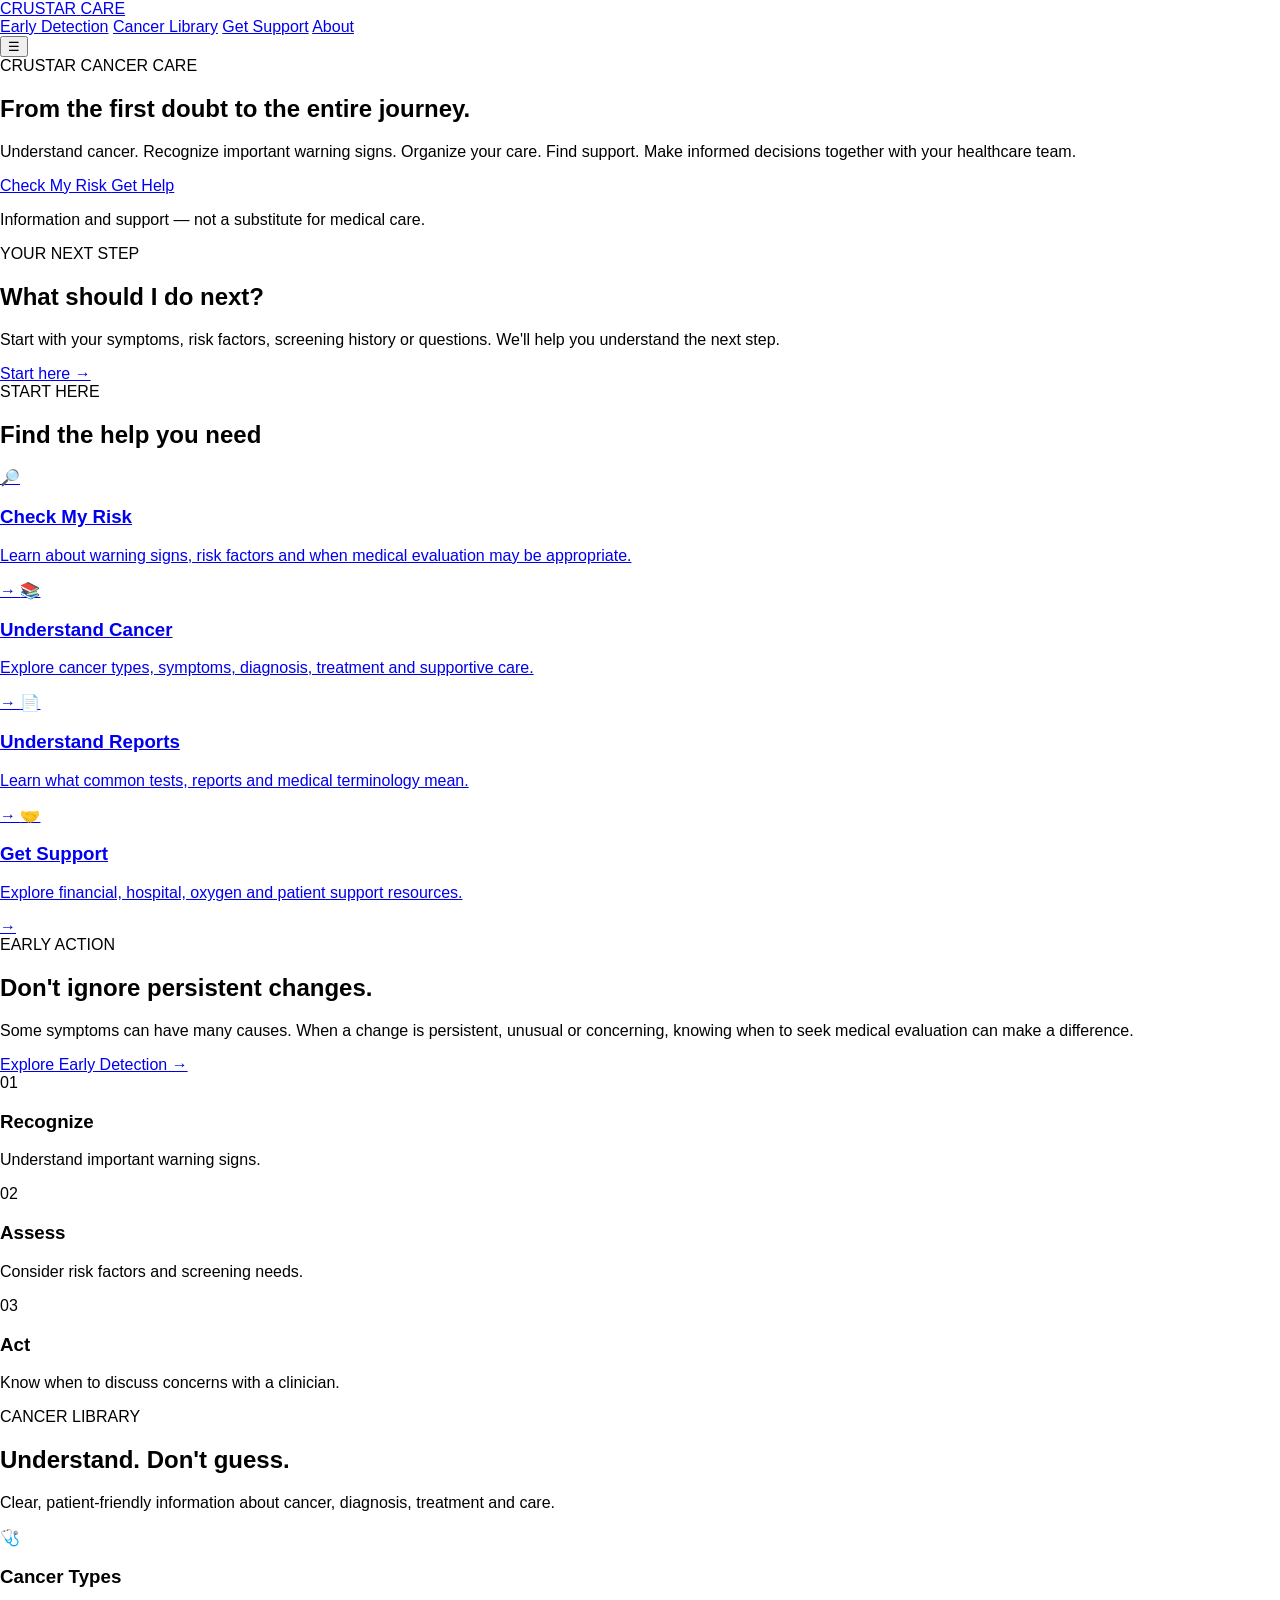
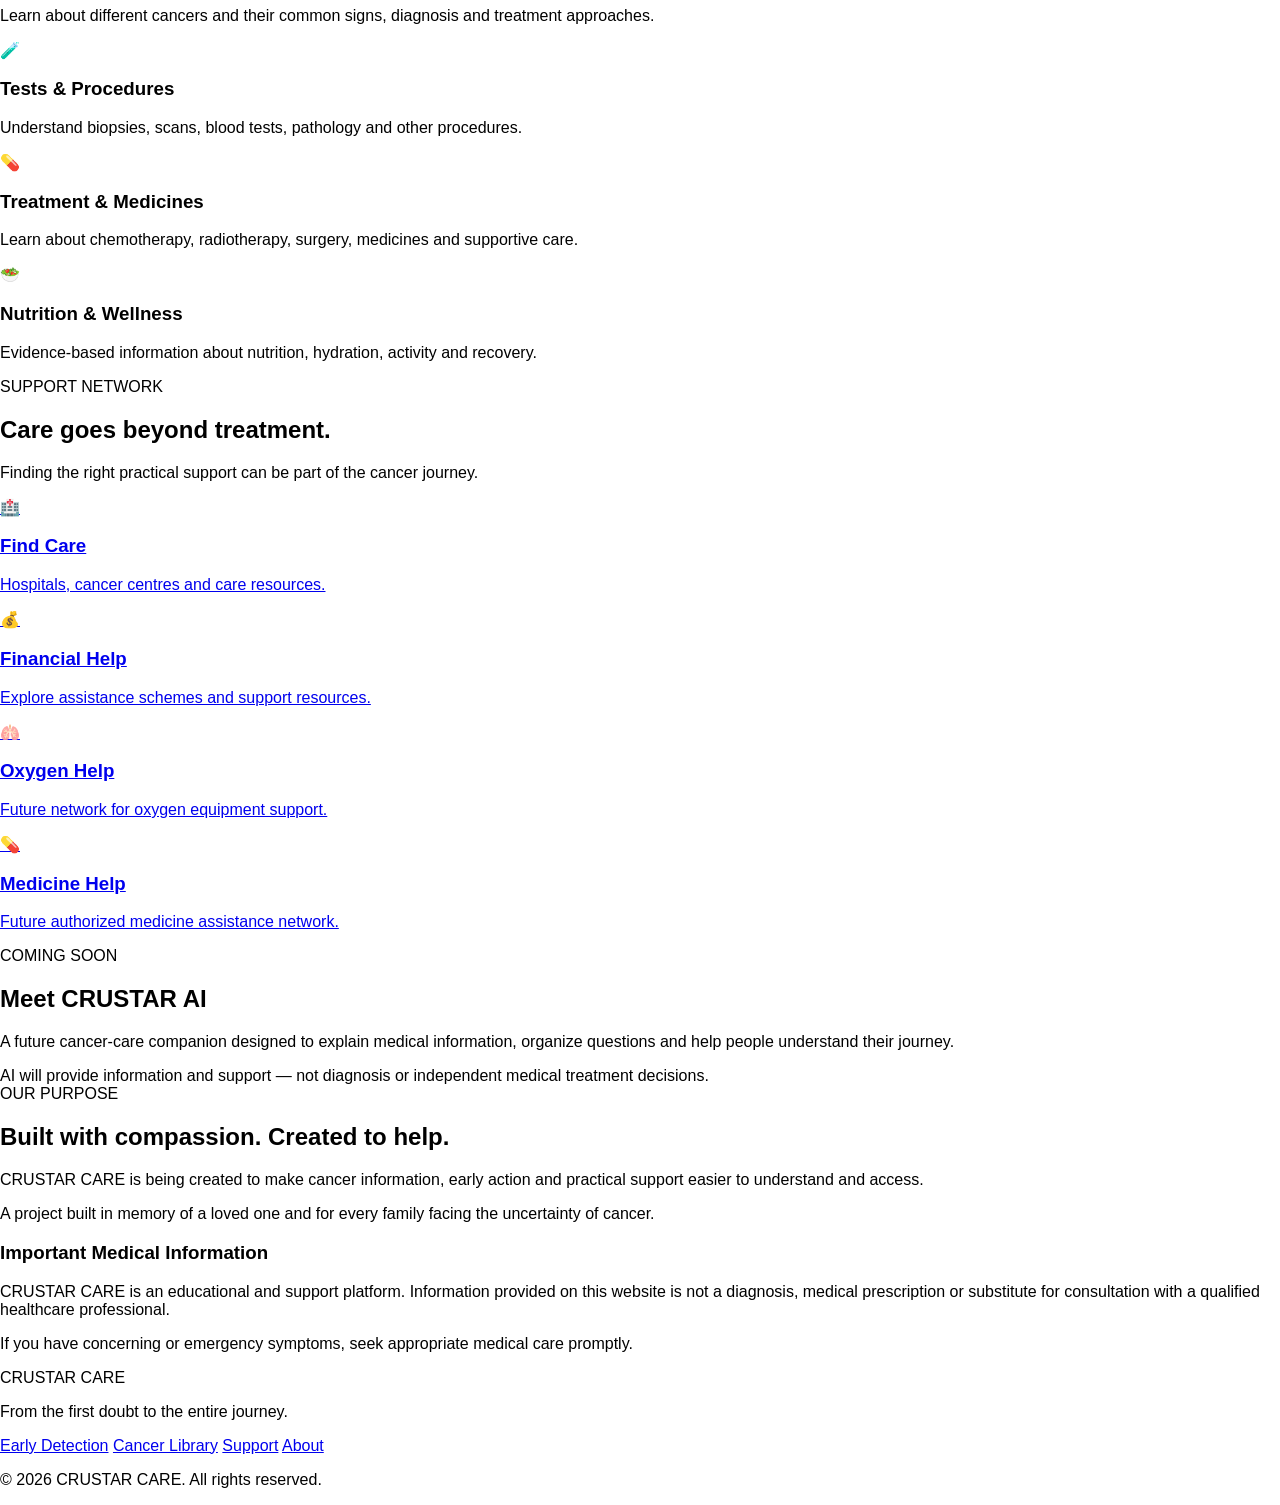
==== index.html @ d9539f63 "Update index.html" ====
<!DOCTYPE html>
<html lang="en">

<head>

    <meta charset="UTF-8">

    <meta name="viewport" content="width=device-width, initial-scale=1.0">

    <title>CRUSTAR CARE | From the first doubt to the entire journey</title>

    <meta name="description"
        content="CRUSTAR CARE provides cancer awareness, early-action guidance, health education, patient support and cancer care resources.">

    <link rel="stylesheet" href="css/style.css">
    <link rel="stylesheet" href="css/responsive.css">

</head>

<body>

    <!-- =========================
         HEADER
    ========================== -->

    <header class="site-header">

        <div class="container header-inner">

            <a href="#" class="brand">

                <span class="brand-main">CRUSTAR</span>
                <span class="brand-care">CARE</span>

            </a>

            <nav class="main-nav">

                <a href="#early-detection">Early Detection</a>
                <a href="#cancer-library">Cancer Library</a>
                <a href="#support">Get Support</a>
                <a href="#about">About</a>

            </nav>

            <button class="menu-toggle" type="button">
                ☰
            </button>

        </div>

    </header>


    <!-- =========================
         HERO
    ========================== -->

    <main>

        <section class="hero-section">

            <div class="container hero-content">

                <div class="hero-text">

                    <span class="eyebrow">
                        CRUSTAR CANCER CARE
                    </span>

                    <h1>
                        From the first doubt
                        <span>to the entire journey.</span>
                    </h1>

                    <p>
                        Understand cancer. Recognize important warning signs.
                        Organize your care. Find support. Make informed decisions
                        together with your healthcare team.
                    </p>

                    <div class="hero-buttons">

                        <a href="#early-detection" class="btn btn-primary">
                            Check My Risk
                        </a>

                        <a href="#support" class="btn btn-secondary">
                            Get Help
                        </a>

                    </div>

                    <p class="hero-note">
                        Information and support — not a substitute for medical care.
                    </p>

                </div>


                <div class="hero-card">

                    <span class="hero-card-label">
                        YOUR NEXT STEP
                    </span>

                    <h2>
                        What should I do next?
                    </h2>

                    <p>
                        Start with your symptoms, risk factors, screening history
                        or questions. We'll help you understand the next step.
                    </p>

                    <a href="#early-detection" class="hero-card-link">
                        Start here →
                    </a>

                </div>

            </div>

        </section>


        <!-- =========================
             QUICK ACTIONS
        ========================== -->

        <section class="quick-actions">

            <div class="container">

                <div class="section-heading">

                    <span class="eyebrow">
                        START HERE
                    </span>

                    <h2>
                        Find the help you need
                    </h2>

                </div>


                <div class="action-grid">

                    <a href="#early-detection" class="action-card">

                        <span class="action-icon">🔎</span>

                        <h3>Check My Risk</h3>

                        <p>
                            Learn about warning signs, risk factors and when
                            medical evaluation may be appropriate.
                        </p>

                        <span class="card-arrow">→</span>

                    </a>


                    <a href="#cancer-library" class="action-card">

                        <span class="action-icon">📚</span>

                        <h3>Understand Cancer</h3>

                        <p>
                            Explore cancer types, symptoms, diagnosis,
                            treatment and supportive care.
                        </p>

                        <span class="card-arrow">→</span>

                    </a>


                    <a href="#reports" class="action-card">

                        <span class="action-icon">📄</span>

                        <h3>Understand Reports</h3>

                        <p>
                            Learn what common tests, reports and medical
                            terminology mean.
                        </p>

                        <span class="card-arrow">→</span>

                    </a>


                    <a href="#support" class="action-card">

                        <span class="action-icon">🤝</span>

                        <h3>Get Support</h3>

                        <p>
                            Explore financial, hospital, oxygen and patient
                            support resources.
                        </p>

                        <span class="card-arrow">→</span>

                    </a>

                </div>

            </div>

        </section>


        <!-- =========================
             EARLY DETECTION
        ========================== -->

        <section id="early-detection" class="feature-section">

            <div class="container feature-grid">

                <div class="feature-content">

                    <span class="eyebrow">
                        EARLY ACTION
                    </span>

                    <h2>
                        Don't ignore persistent changes.
                    </h2>

                    <p>
                        Some symptoms can have many causes. When a change is
                        persistent, unusual or concerning, knowing when to seek
                        medical evaluation can make a difference.
                    </p>

                    <a href="#" class="text-link">
                        Explore Early Detection →
                    </a>

                </div>


                <div class="feature-panel">

                    <div class="feature-item">

                        <span>01</span>

                        <div>
                            <h3>Recognize</h3>
                            <p>
                                Understand important warning signs.
                            </p>
                        </div>

                    </div>


                    <div class="feature-item">

                        <span>02</span>

                        <div>
                            <h3>Assess</h3>
                            <p>
                                Consider risk factors and screening needs.
                            </p>
                        </div>

                    </div>


                    <div class="feature-item">

                        <span>03</span>

                        <div>
                            <h3>Act</h3>
                            <p>
                                Know when to discuss concerns with a clinician.
                            </p>
                        </div>

                    </div>

                </div>

            </div>

        </section>


        <!-- =========================
             CANCER LIBRARY
        ========================== -->

        <section id="cancer-library" class="library-section">

            <div class="container">

                <div class="section-heading centered">

                    <span class="eyebrow">
                        CANCER LIBRARY
                    </span>

                    <h2>
                        Understand. Don't guess.
                    </h2>

                    <p>
                        Clear, patient-friendly information about cancer,
                        diagnosis, treatment and care.
                    </p>

                </div>


                <div class="library-grid">

                    <article class="library-card">
                        <span>🩺</span>
                        <h3>Cancer Types</h3>
                        <p>
                            Learn about different cancers and their common
                            signs, diagnosis and treatment approaches.
                        </p>
                    </article>


                    <article class="library-card">
                        <span>🧪</span>
                        <h3>Tests & Procedures</h3>
                        <p>
                            Understand biopsies, scans, blood tests,
                            pathology and other procedures.
                        </p>
                    </article>


                    <article class="library-card">
                        <span>💊</span>
                        <h3>Treatment & Medicines</h3>
                        <p>
                            Learn about chemotherapy, radiotherapy, surgery,
                            medicines and supportive care.
                        </p>
                    </article>


                    <article class="library-card">
                        <span>🥗</span>
                        <h3>Nutrition & Wellness</h3>
                        <p>
                            Evidence-based information about nutrition,
                            hydration, activity and recovery.
                        </p>
                    </article>

                </div>

            </div>

        </section>


        <!-- =========================
             SUPPORT
        ========================== -->

        <section id="support" class="support-section">

            <div class="container">

                <div class="section-heading centered">

                    <span class="eyebrow">
                        SUPPORT NETWORK
                    </span>

                    <h2>
                        Care goes beyond treatment.
                    </h2>

                    <p>
                        Finding the right practical support can be part of
                        the cancer journey.
                    </p>

                </div>


                <div class="support-grid">

                    <a href="#" class="support-card">
                        <span>🏥</span>
                        <h3>Find Care</h3>
                        <p>Hospitals, cancer centres and care resources.</p>
                    </a>


                    <a href="#" class="support-card">
                        <span>💰</span>
                        <h3>Financial Help</h3>
                        <p>Explore assistance schemes and support resources.</p>
                    </a>


                    <a href="#" class="support-card">
                        <span>🫁</span>
                        <h3>Oxygen Help</h3>
                        <p>Future network for oxygen equipment support.</p>
                    </a>


                    <a href="#" class="support-card">
                        <span>💊</span>
                        <h3>Medicine Help</h3>
                        <p>Future authorized medicine assistance network.</p>
                    </a>

                </div>

            </div>

        </section>


        <!-- =========================
             AI
        ========================== -->

        <section class="ai-section">

            <div class="container ai-content">

                <span class="eyebrow">
                    COMING SOON
                </span>

                <h2>
                    Meet CRUSTAR AI
                </h2>

                <p>
                    A future cancer-care companion designed to explain
                    medical information, organize questions and help people
                    understand their journey.
                </p>

                <div class="ai-note">
                    AI will provide information and support — not diagnosis
                    or independent medical treatment decisions.
                </div>

            </div>

        </section>


        <!-- =========================
             MEMORIAL
        ========================== -->

        <section id="about" class="memorial-section">

            <div class="container memorial-content">

                <span class="eyebrow">
                    OUR PURPOSE
                </span>

                <h2>
                    Built with compassion. Created to help.
                </h2>

                <p>
                    CRUSTAR CARE is being created to make cancer information,
                    early action and practical support easier to understand
                    and access.
                </p>

                <div class="memorial-line"></div>

                <p class="memorial-text">
                    A project built in memory of a loved one and for every
                    family facing the uncertainty of cancer.
                </p>

            </div>

        </section>


        <!-- =========================
             DISCLAIMER
        ========================== -->

        <section class="disclaimer-section">

            <div class="container">

                <h3>Important Medical Information</h3>

                <p>
                    CRUSTAR CARE is an educational and support platform.
                    Information provided on this website is not a diagnosis,
                    medical prescription or substitute for consultation with
                    a qualified healthcare professional.
                </p>

                <p>
                    If you have concerning or emergency symptoms, seek
                    appropriate medical care promptly.
                </p>

            </div>

        </section>

    </main>


    <!-- =========================
         FOOTER
    ========================== -->

    <footer class="site-footer">

        <div class="container footer-inner">

            <div>

                <div class="footer-brand">
                    CRUSTAR CARE
                </div>

                <p>
                    From the first doubt to the entire journey.
                </p>

            </div>


            <div class="footer-links">

                <a href="#early-detection">Early Detection</a>
                <a href="#cancer-library">Cancer Library</a>
                <a href="#support">Support</a>
                <a href="#about">About</a>

            </div>

        </div>


        <div class="footer-bottom">

            <p>
                © 2026 CRUSTAR CARE. All rights reserved.
            </p>

        </div>

    </footer>


    <script src="js/script.js"></script>

</body>

</html>
---- css/style.css ----
/* CRUSTAR Cancer Care
   Main stylesheet
*/

* {
    box-sizing: border-box;
}

body {
    margin: 0;
    font-family: Arial, sans-serif;
}
---- css/responsive.css ----
/* CRUSTAR Cancer Care
   Responsive stylesheet
*/

@media (max-width: 768px) {

    body {
        overflow-x: hidden;
    }

}
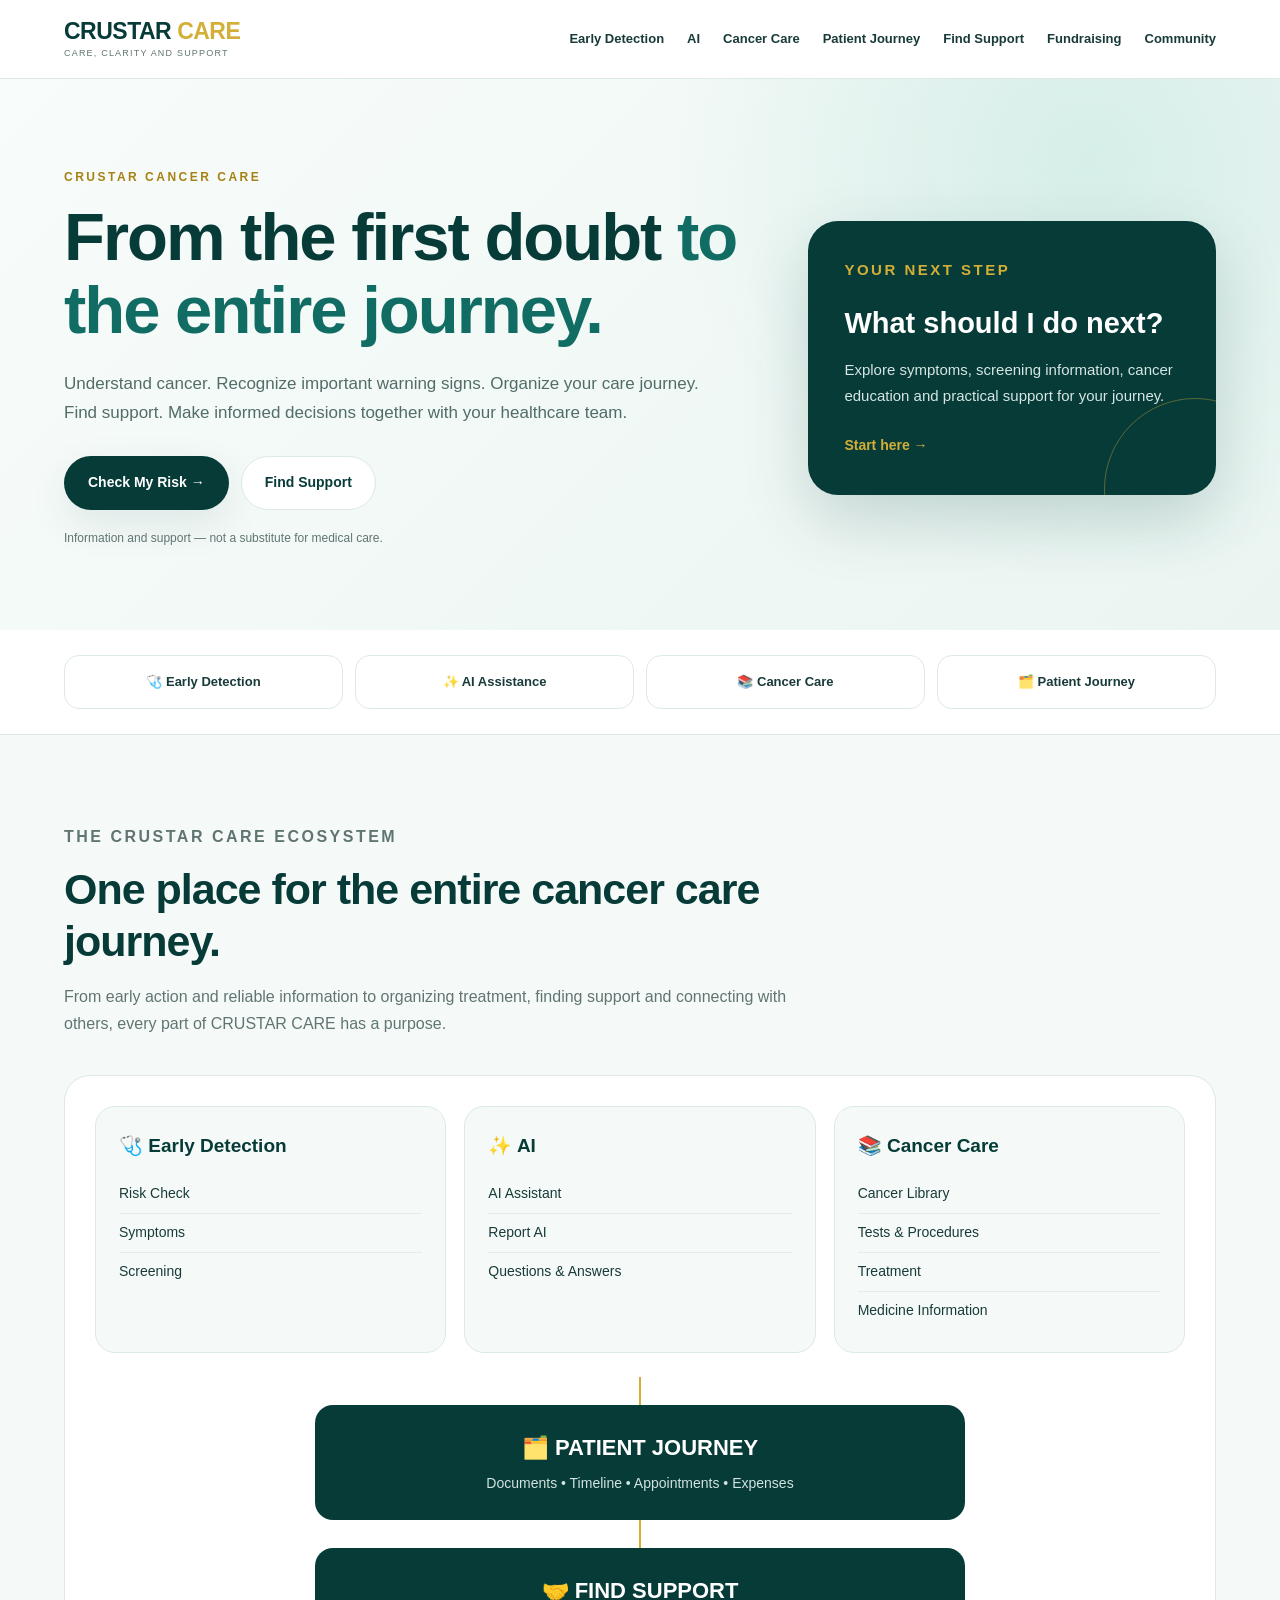
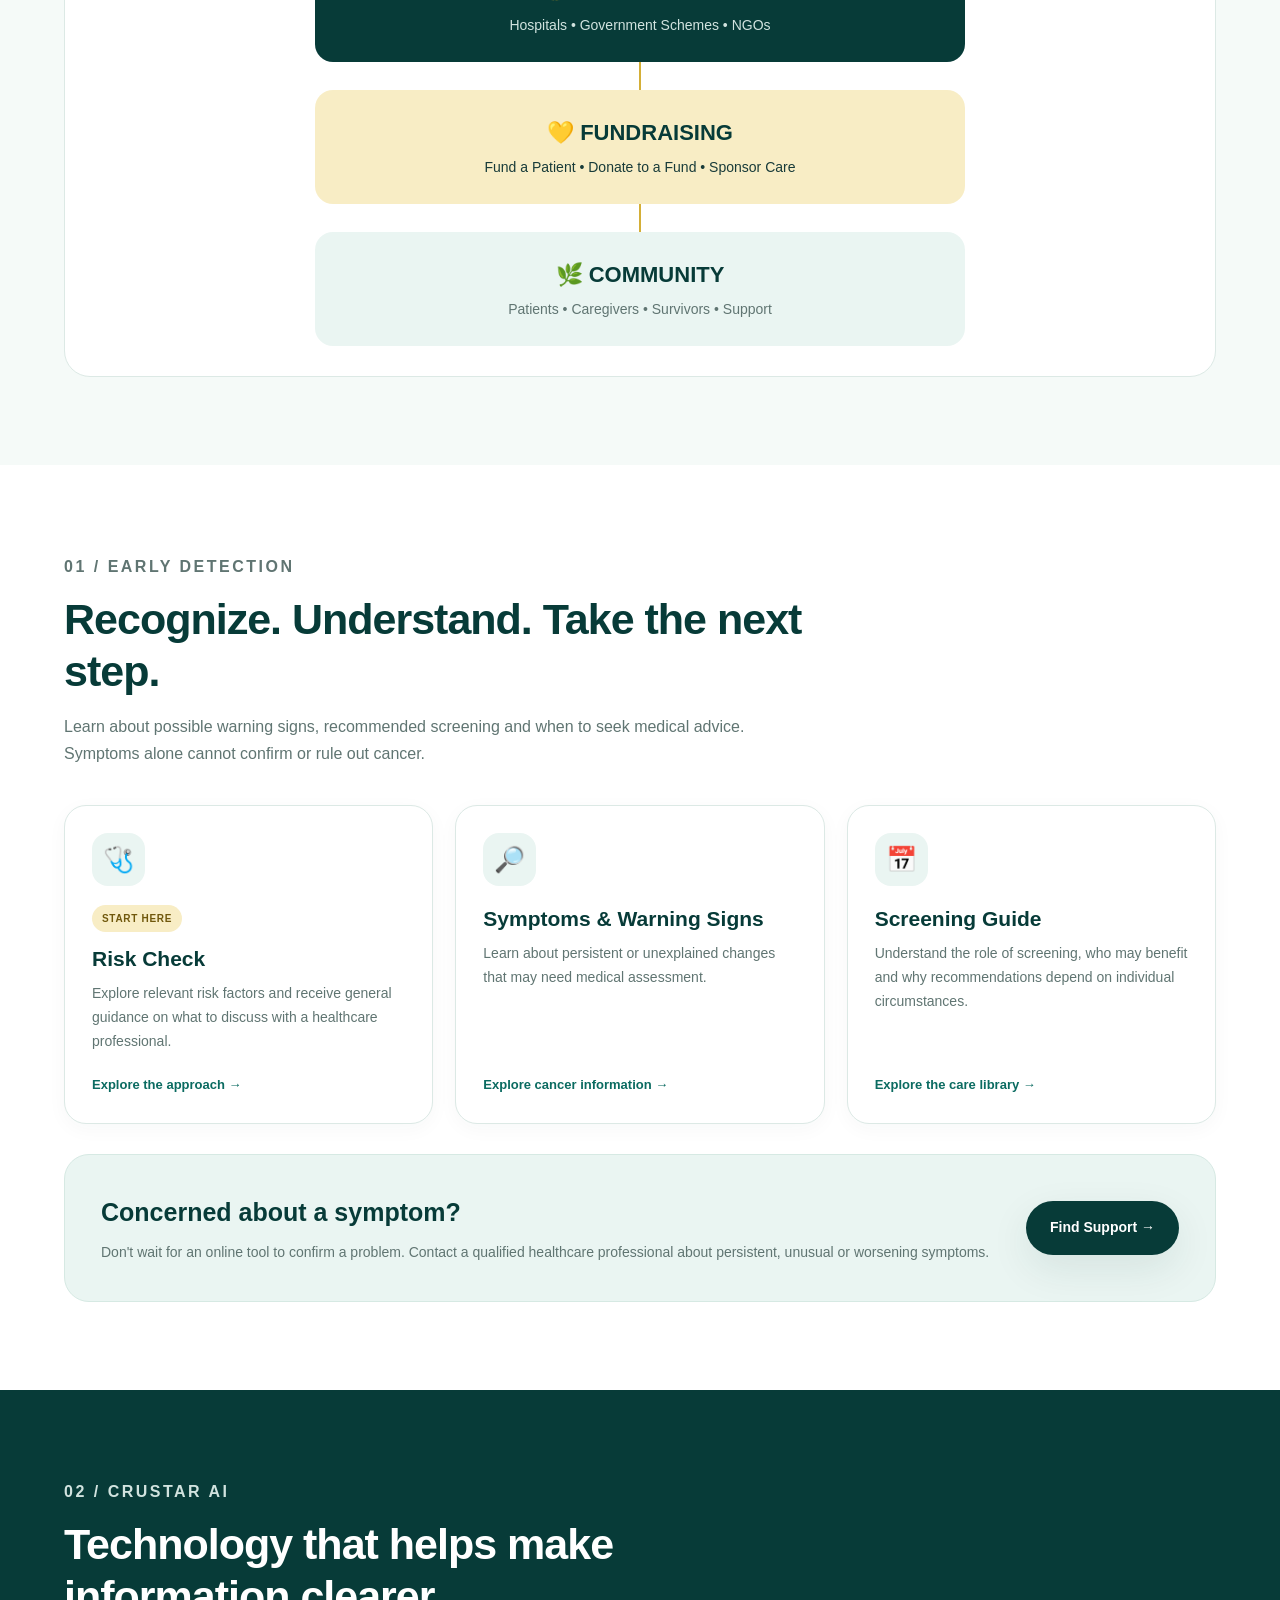
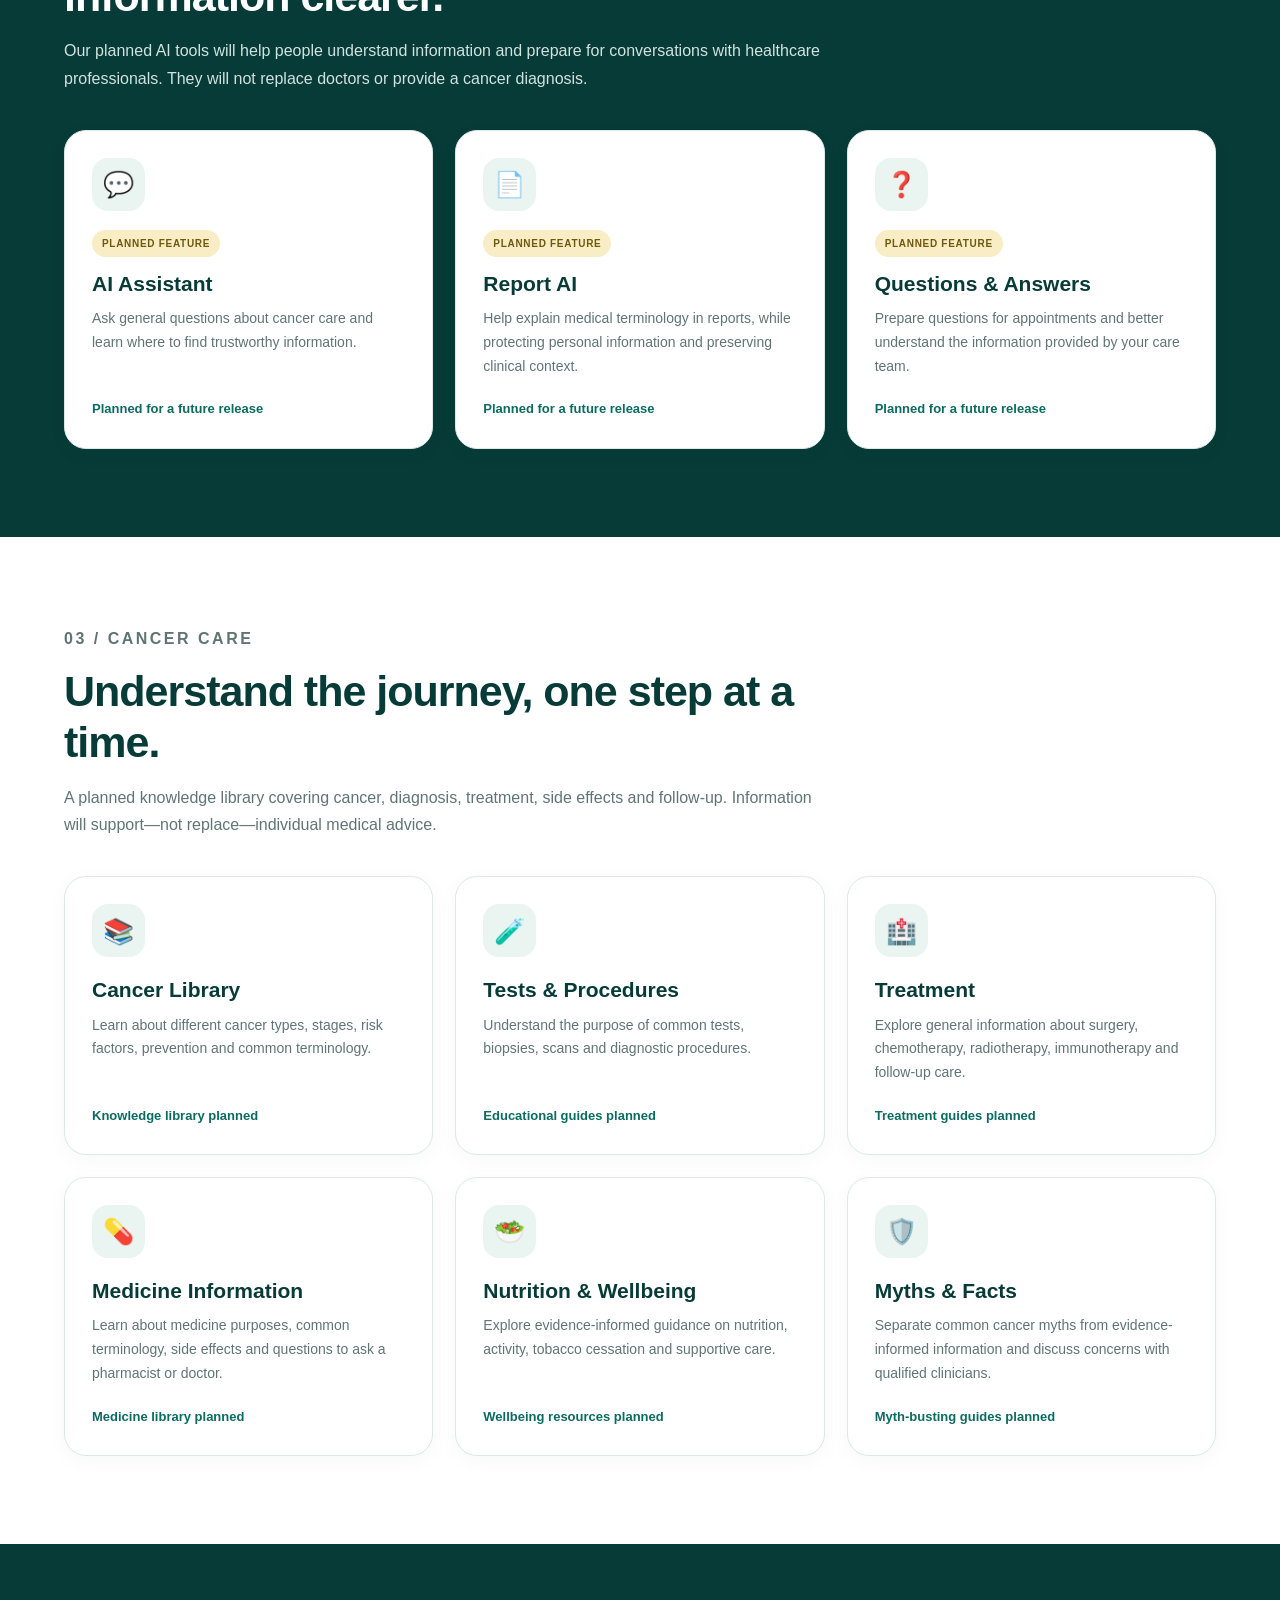
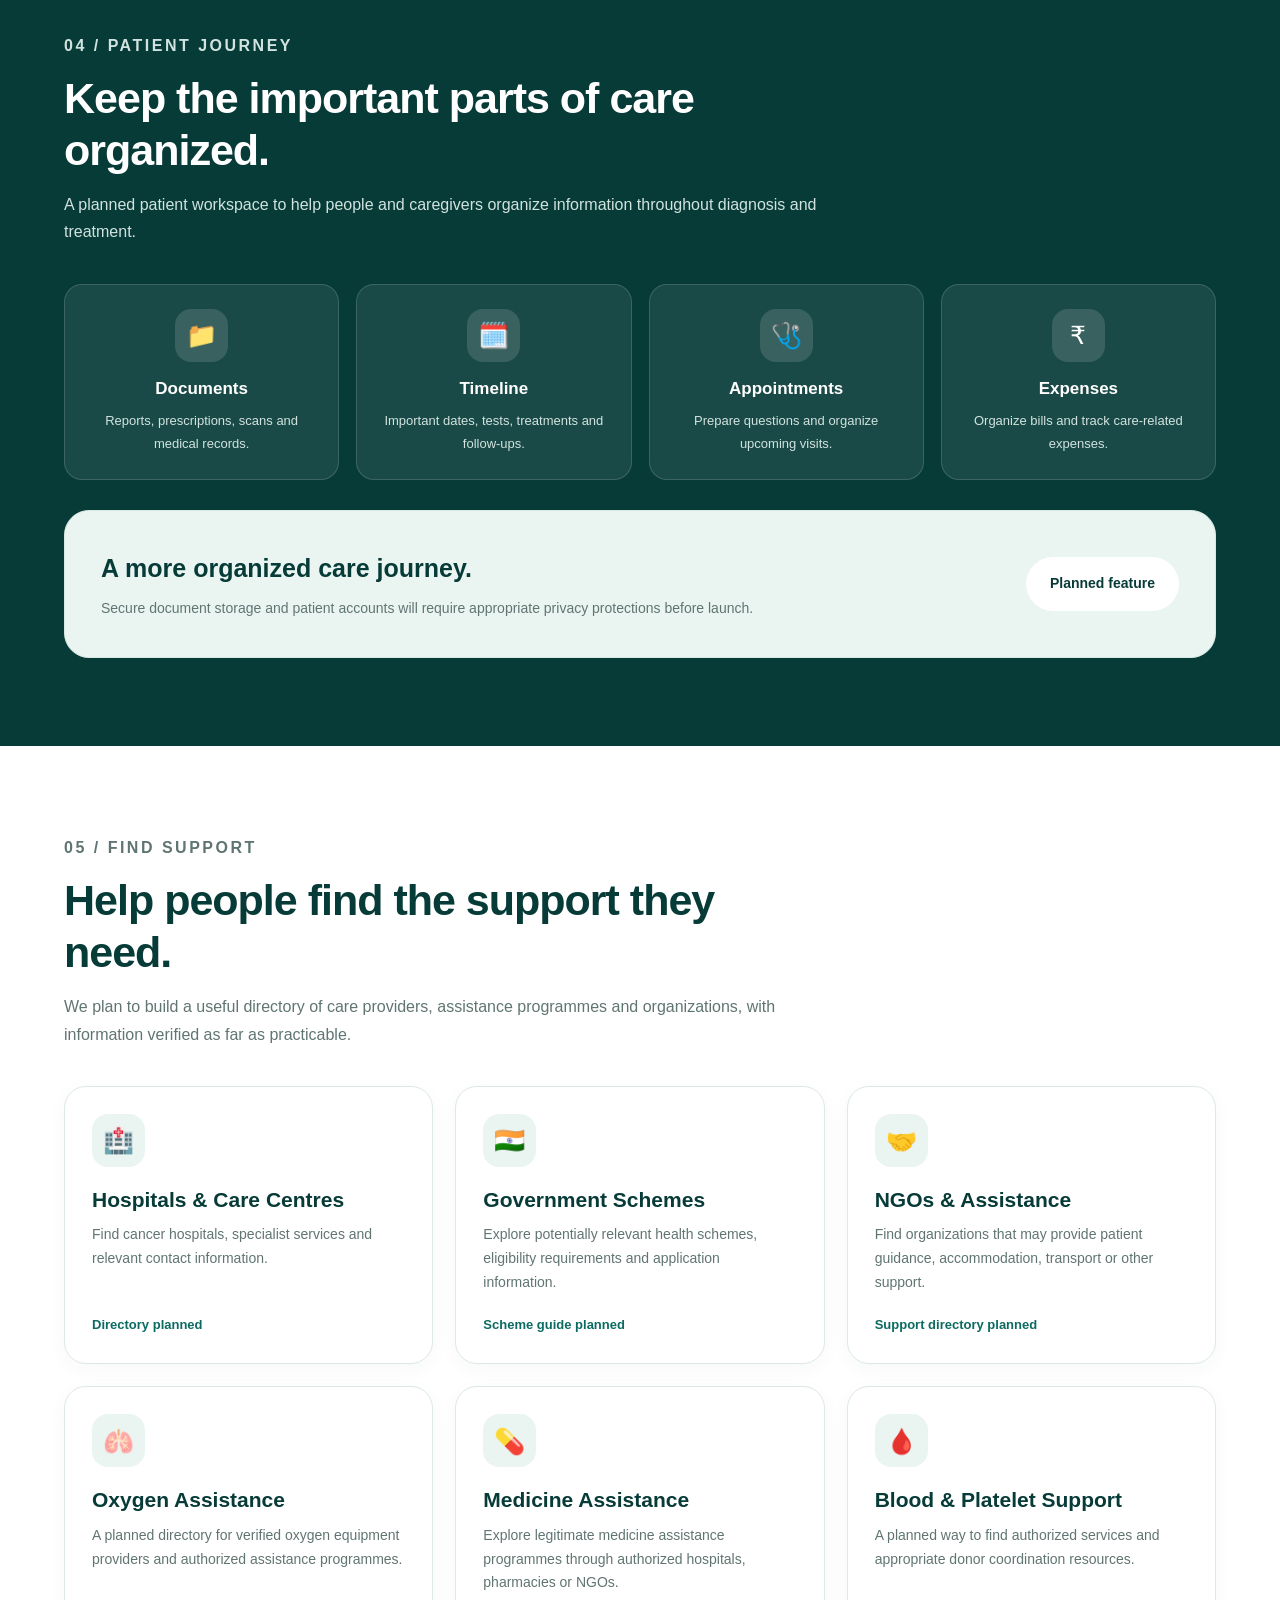
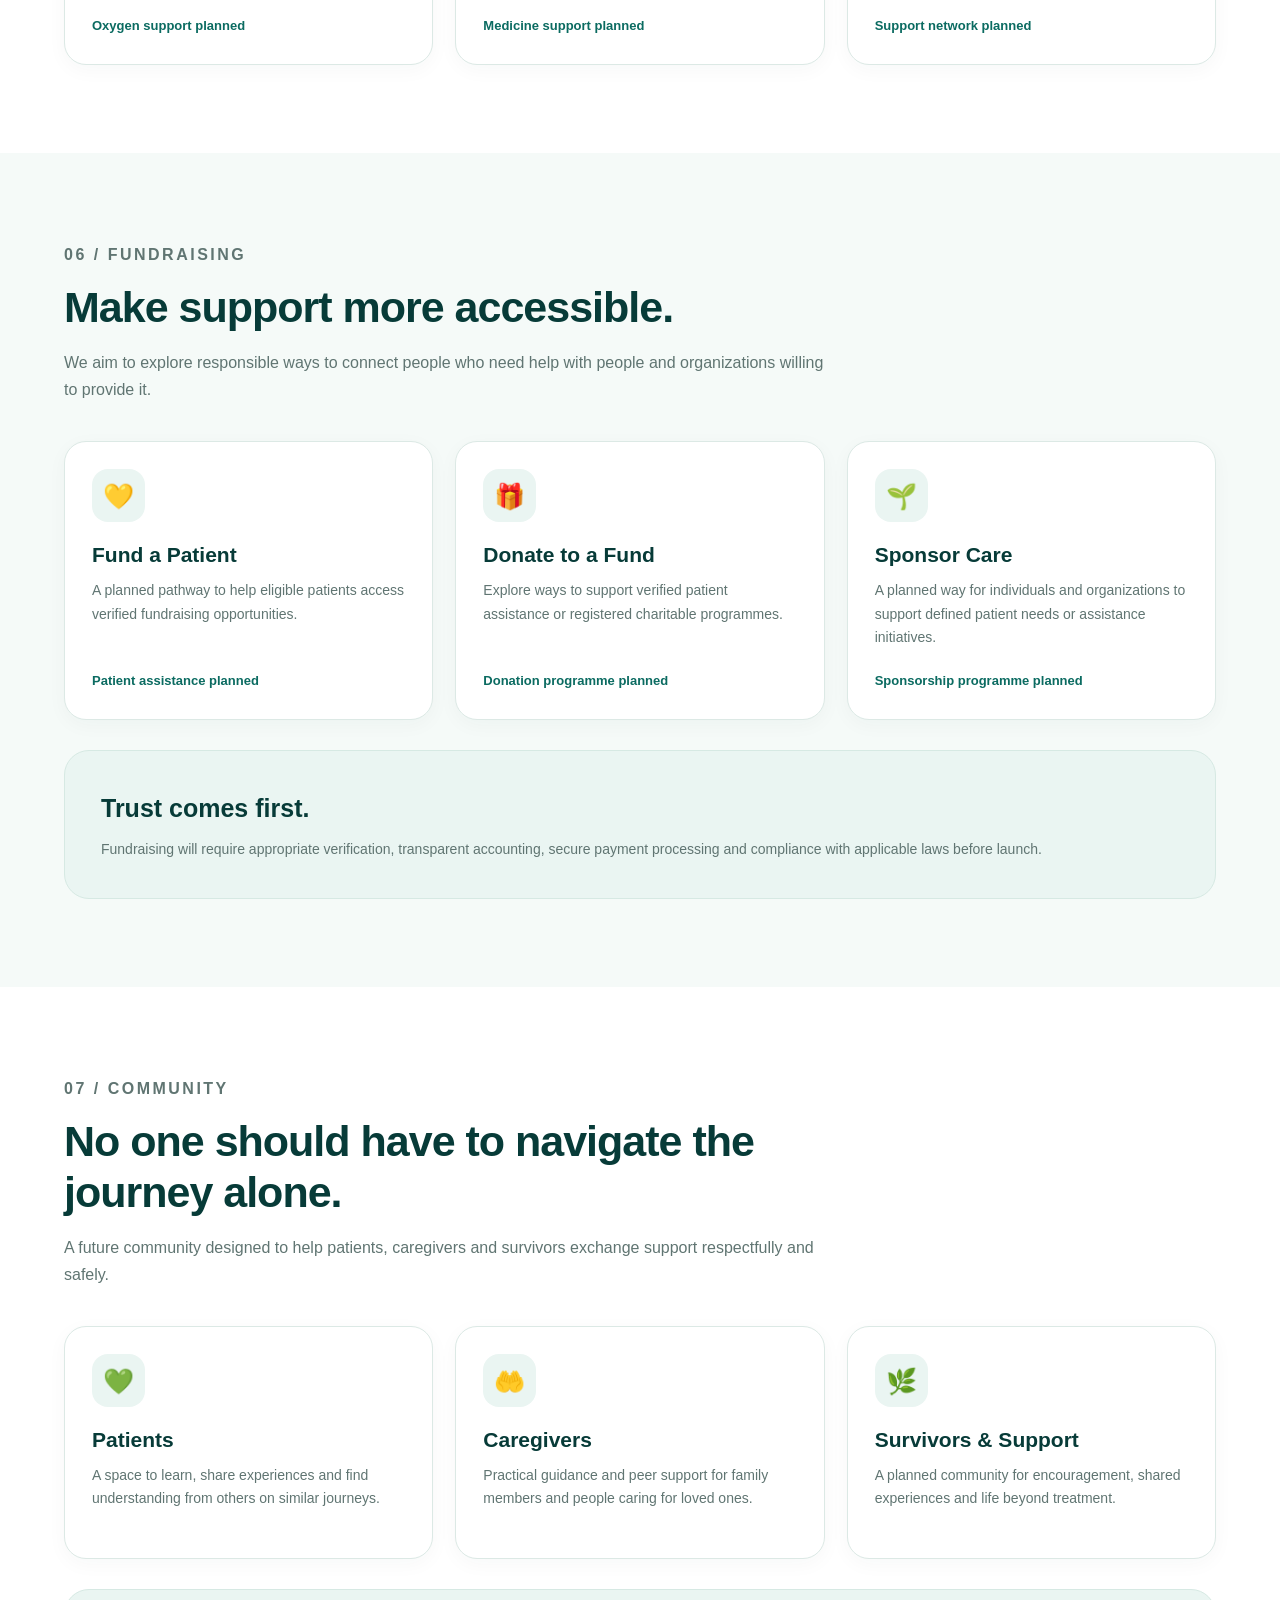
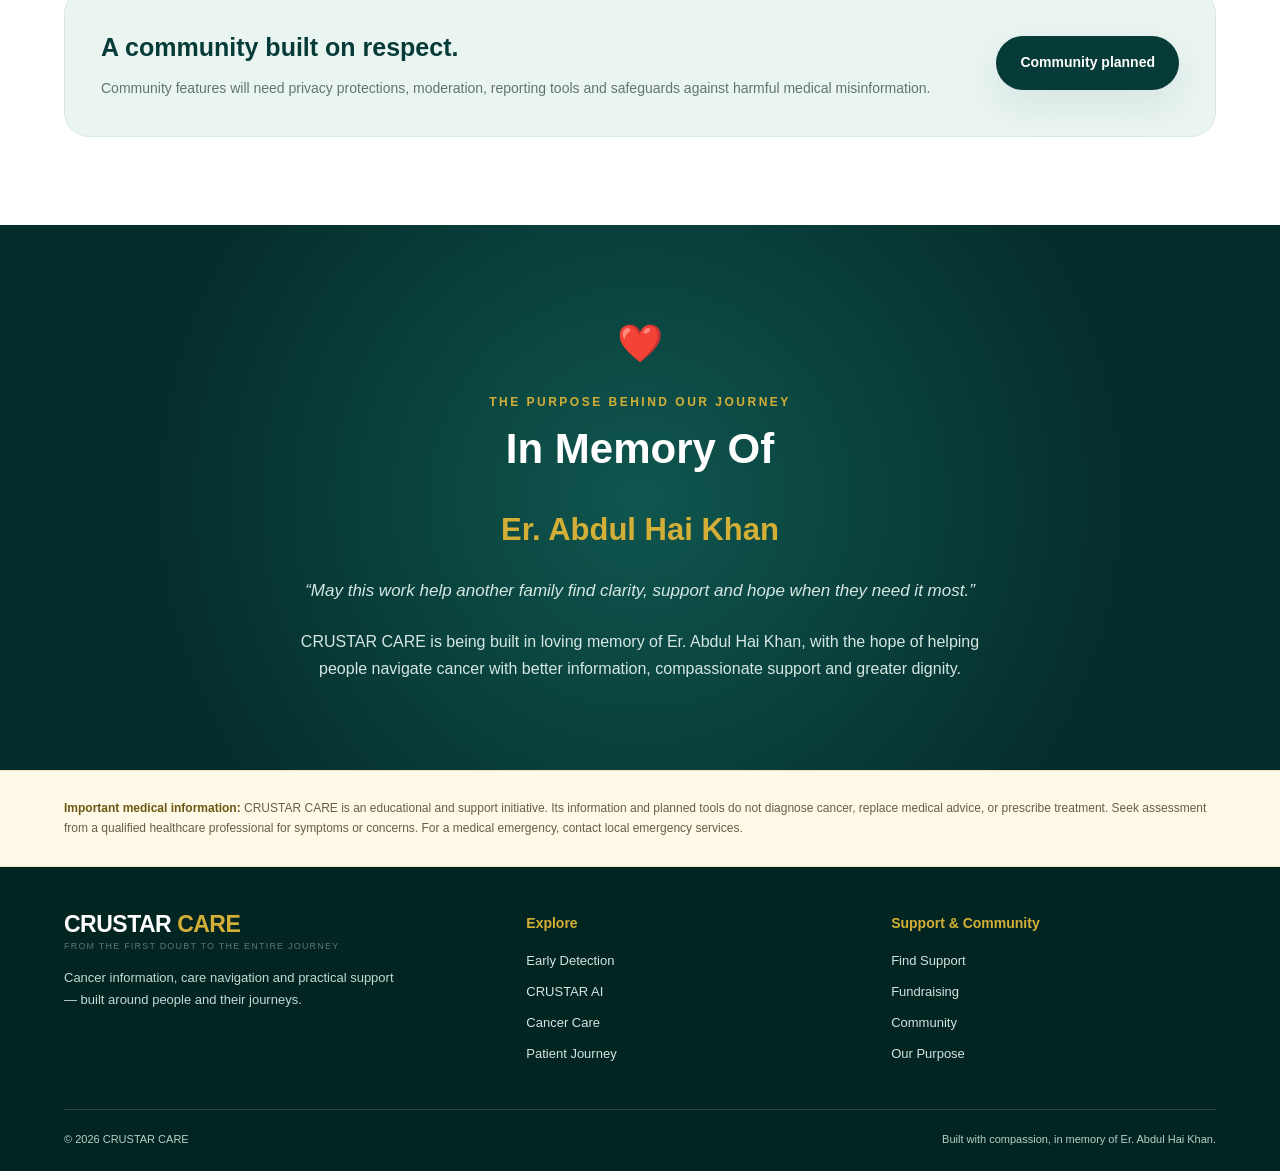
==== commit 9a651edd: "Update index.html" ====
--- a/index.html
+++ b/index.html
@@ -1,580 +1,1692 @@
 <!DOCTYPE html>
 <html lang="en">
-
 <head>
-
-    <meta charset="UTF-8">
-
-    <meta name="viewport" content="width=device-width, initial-scale=1.0">
-
-    <title>CRUSTAR CARE | From the first doubt to the entire journey</title>
-
-    <meta name="description"
-        content="CRUSTAR CARE provides cancer awareness, early-action guidance, health education, patient support and cancer care resources.">
-
-    <link rel="stylesheet" href="css/style.css">
-    <link rel="stylesheet" href="css/responsive.css">
-
+<meta charset="UTF-8">
+<meta name="viewport" content="width=device-width, initial-scale=1.0">
+
+<title>CRUSTAR CARE | From the First Doubt to the Entire Journey</title>
+
+<meta name="description"
+content="CRUSTAR CARE helps people understand cancer, explore early-action guidance, organize their care journey, and find support. Created in memory of Er. Abdul Hai Khan.">
+
+<meta name="theme-color" content="#073b38">
+
+<style>
+:root {
+    --green: #073b38;
+    --green-dark: #042c2a;
+    --green-light: #eaf5f2;
+    --gold: #d4af37;
+    --gold-light: #f8edc5;
+    --white: #ffffff;
+    --text: #183b39;
+    --muted: #607572;
+    --border: #dce9e5;
+    --shadow: 0 14px 40px rgba(7, 59, 56, 0.09);
+    --radius: 22px;
+}
+
+* {
+    box-sizing: border-box;
+    margin: 0;
+    padding: 0;
+}
+
+html {
+    scroll-behavior: smooth;
+    scroll-padding-top: 100px;
+}
+
+body {
+    font-family: Arial, Helvetica, sans-serif;
+    color: var(--text);
+    background: var(--white);
+    line-height: 1.7;
+}
+
+a {
+    color: inherit;
+    text-decoration: none;
+}
+
+button {
+    font: inherit;
+}
+
+.container {
+    width: min(1160px, 90%);
+    margin: auto;
+}
+
+.section {
+    padding: 88px 0;
+}
+
+.section-light {
+    background: #f5faf8;
+}
+
+.section-dark {
+    background: var(--green);
+    color: var(--white);
+}
+
+.eyebrow {
+    color: #a68113;
+    text-transform: uppercase;
+    letter-spacing: 2.5px;
+    font-size: 12px;
+    font-weight: 800;
+    margin-bottom: 14px;
+}
+
+.section-dark .eyebrow {
+    color: var(--gold);
+}
+
+.section-heading {
+    max-width: 760px;
+    margin-bottom: 38px;
+}
+
+.section-heading h2 {
+    color: var(--green);
+    font-size: clamp(29px, 4vw, 43px);
+    line-height: 1.2;
+    margin-bottom: 15px;
+    letter-spacing: -1px;
+}
+
+.section-dark .section-heading h2 {
+    color: var(--white);
+}
+
+.section-heading p {
+    color: var(--muted);
+    font-size: 16px;
+}
+
+.section-dark .section-heading p {
+    color: #d1e3df;
+}
+
+.btn {
+    display: inline-flex;
+    align-items: center;
+    justify-content: center;
+    gap: 8px;
+    padding: 14px 23px;
+    border: 1px solid transparent;
+    border-radius: 50px;
+    font-size: 14px;
+    font-weight: 800;
+    cursor: pointer;
+    transition: transform .2s, background .2s;
+}
+
+.btn:hover {
+    transform: translateY(-2px);
+}
+
+.btn-primary {
+    background: var(--green);
+    color: var(--white);
+    box-shadow: var(--shadow);
+}
+
+.btn-primary:hover {
+    background: var(--green-dark);
+}
+
+.btn-gold {
+    background: var(--gold);
+    color: var(--green-dark);
+}
+
+.btn-outline {
+    border-color: var(--border);
+    background: var(--white);
+    color: var(--green);
+}
+
+.btn-light {
+    background: var(--white);
+    color: var(--green);
+}
+
+.btn-small {
+    padding: 10px 16px;
+    font-size: 13px;
+}
+
+/* HEADER */
+
+.site-header {
+    position: sticky;
+    top: 0;
+    z-index: 1000;
+    background: rgba(255,255,255,.97);
+    border-bottom: 1px solid var(--border);
+    backdrop-filter: blur(12px);
+}
+
+.header-inner {
+    min-height: 78px;
+    display: flex;
+    justify-content: space-between;
+    align-items: center;
+    gap: 24px;
+}
+
+.brand {
+    display: inline-flex;
+    flex-direction: column;
+    line-height: 1.1;
+    flex-shrink: 0;
+}
+
+.brand-name {
+    color: var(--green);
+    font-size: 23px;
+    font-weight: 900;
+    letter-spacing: -.5px;
+}
+
+.brand-name span {
+    color: var(--gold);
+}
+
+.brand-tagline {
+    color: var(--muted);
+    font-size: 9px;
+    letter-spacing: 1.2px;
+    margin-top: 5px;
+    text-transform: uppercase;
+}
+
+.main-nav {
+    display: flex;
+    align-items: center;
+    gap: 23px;
+}
+
+.main-nav a {
+    font-size: 13px;
+    font-weight: 700;
+    color: var(--text);
+}
+
+.main-nav a:hover {
+    color: #a68113;
+}
+
+.menu-toggle {
+    display: none;
+    width: 44px;
+    height: 44px;
+    background: var(--green-light);
+    color: var(--green);
+    border: 0;
+    border-radius: 12px;
+    font-size: 24px;
+    cursor: pointer;
+}
+
+/* HERO */
+
+.hero {
+    background:
+        radial-gradient(circle at 85% 15%, #d6eee8 0, transparent 35%),
+        linear-gradient(135deg, #f8fcfa, #eaf5f2);
+    padding: 88px 0 82px;
+    overflow: hidden;
+}
+
+.hero-grid {
+    display: grid;
+    grid-template-columns: 1.25fr .75fr;
+    align-items: center;
+    gap: 65px;
+}
+
+.hero h1 {
+    color: var(--green);
+    font-size: clamp(38px, 5.4vw, 67px);
+    line-height: 1.08;
+    letter-spacing: -2px;
+    margin-bottom: 24px;
+}
+
+.hero h1 span {
+    color: #116c64;
+}
+
+.hero-copy {
+    max-width: 650px;
+    font-size: 17px;
+    color: #526c68;
+    margin-bottom: 28px;
+}
+
+.hero-actions {
+    display: flex;
+    flex-wrap: wrap;
+    gap: 12px;
+    margin-bottom: 18px;
+}
+
+.hero-note {
+    font-size: 12px;
+    color: var(--muted);
+}
+
+.hero-panel {
+    position: relative;
+    background: var(--green);
+    color: var(--white);
+    padding: 36px;
+    border-radius: 30px;
+    box-shadow: 0 25px 65px rgba(7,59,56,.18);
+    overflow: hidden;
+}
+
+.hero-panel::after {
+    content: " ";
+    position: absolute;
+    width: 180px;
+    height: 180px;
+    border: 1px solid rgba(212,175,55,.4);
+    border-radius: 50%;
+    right: -70px;
+    bottom: -85px;
+}
+
+.hero-panel .eyebrow {
+    color: var(--gold);
+}
+
+.hero-panel h2 {
+    font-size: 29px;
+    line-height: 1.25;
+    margin-bottom: 16px;
+}
+
+.hero-panel p {
+    color: #d6e6e2;
+    margin-bottom: 23px;
+    font-size: 15px;
+}
+
+.text-link {
+    display: inline-block;
+    color: var(--gold);
+    font-weight: 800;
+    font-size: 14px;
+}
+
+/* QUICK NAVIGATION */
+
+.quick-nav {
+    padding: 25px 0;
+    background: var(--white);
+    border-bottom: 1px solid var(--border);
+}
+
+.quick-nav-grid {
+    display: grid;
+    grid-template-columns: repeat(4, 1fr);
+    gap: 12px;
+}
+
+.quick-link {
+    display: flex;
+    align-items: center;
+    justify-content: center;
+    gap: 9px;
+    text-align: center;
+    padding: 15px 10px;
+    border: 1px solid var(--border);
+    border-radius: 15px;
+    font-size: 13px;
+    font-weight: 800;
+    background: var(--white);
+    transition: .2s;
+}
+
+.quick-link:hover {
+    background: var(--green-light);
+    border-color: #b6d5cd;
+}
+
+/* FEATURE CARDS */
+
+.card-grid {
+    display: grid;
+    grid-template-columns: repeat(3, minmax(0, 1fr));
+    gap: 22px;
+}
+
+.card-grid.two {
+    grid-template-columns: repeat(2, minmax(0, 1fr));
+}
+
+.feature-card {
+    display: flex;
+    flex-direction: column;
+    align-items: flex-start;
+    background: var(--white);
+    border: 1px solid var(--border);
+    border-radius: var(--radius);
+    padding: 27px;
+    box-shadow: 0 5px 20px rgba(7,59,56,.035);
+    min-width: 0;
+    transition: transform .2s, box-shadow .2s;
+}
+
+.feature-card:hover {
+    transform: translateY(-4px);
+    box-shadow: var(--shadow);
+}
+
+.card-icon {
+    width: 53px;
+    height: 53px;
+    display: grid;
+    place-items: center;
+    background: var(--green-light);
+    border-radius: 16px;
+    font-size: 25px;
+    margin-bottom: 19px;
+}
+
+.feature-card h3 {
+    font-size: 21px;
+    line-height: 1.3;
+    color: var(--green);
+    margin-bottom: 10px;
+}
+
+.feature-card p {
+    font-size: 14px;
+    color: var(--muted);
+    margin-bottom: 20px;
+}
+
+.card-link {
+    margin-top: auto;
+    color: #0b6b61;
+    font-weight: 800;
+    font-size: 13px;
+}
+
+.card-label {
+    display: inline-block;
+    background: var(--gold-light);
+    color: #70580c;
+    border-radius: 30px;
+    padding: 5px 10px;
+    font-size: 10px;
+    font-weight: 800;
+    letter-spacing: .7px;
+    text-transform: uppercase;
+    margin-bottom: 13px;
+}
+
+/* ARCHITECTURE OVERVIEW */
+
+.architecture-box {
+    border: 1px solid var(--border);
+    border-radius: 26px;
+    padding: 30px;
+    background: var(--white);
+}
+
+.architecture-top {
+    display: grid;
+    grid-template-columns: repeat(3, minmax(0, 1fr));
+    gap: 18px;
+    margin-bottom: 24px;
+}
+
+.architecture-pillar {
+    background: #f5faf8;
+    border: 1px solid var(--border);
+    border-radius: 20px;
+    padding: 23px;
+}
+
+.architecture-pillar h3 {
+    color: var(--green);
+    font-size: 19px;
+    margin-bottom: 13px;
+}
+
+.architecture-pillar ul {
+    list-style: none;
+}
+
+.architecture-pillar li {
+    font-size: 14px;
+    padding: 7px 0;
+    border-bottom: 1px solid #e3eeea;
+}
+
+.architecture-pillar li:last-child {
+    border-bottom: 0;
+}
+
+.architecture-pillar a:hover {
+    color: #a68113;
+}
+
+.flow-connector {
+    width: 2px;
+    height: 28px;
+    background: var(--gold);
+    margin: 0 auto;
+}
+
+.flow-node {
+    background: var(--green);
+    color: var(--white);
+    text-align: center;
+    padding: 24px;
+    border-radius: 18px;
+    margin: 0 auto;
+    max-width: 650px;
+}
+
+.flow-node h3 {
+    font-size: 22px;
+    margin-bottom: 5px;
+}
+
+.flow-node p {
+    font-size: 14px;
+    color: #d1e3df;
+}
+
+.flow-node.gold-node {
+    background: var(--gold-light);
+    color: var(--green);
+}
+
+.flow-node.gold-node p {
+    color: var(--text);
+}
+
+.flow-node.community-node {
+    background: #eaf5f2;
+    color: var(--green);
+}
+
+.flow-node.community-node p {
+    color: var(--muted);
+}
+
+/* PATIENT JOURNEY */
+
+.journey-grid {
+    display: grid;
+    grid-template-columns: repeat(4, minmax(0, 1fr));
+    gap: 17px;
+}
+
+.journey-item {
+    padding: 24px 18px;
+    text-align: center;
+    border-radius: 18px;
+    background: rgba(255,255,255,.08);
+    border: 1px solid rgba(255,255,255,.15);
+}
+
+.journey-item .card-icon {
+    margin: 0 auto 13px;
+    background: rgba(255,255,255,.13);
+}
+
+.journey-item h3 {
+    font-size: 17px;
+    margin-bottom: 7px;
+}
+
+.journey-item p {
+    color: #d1e3df;
+    font-size: 13px;
+}
+
+/* SUPPORT BANNER */
+
+.support-banner {
+    display: grid;
+    grid-template-columns: 1fr auto;
+    align-items: center;
+    gap: 30px;
+    background: var(--green-light);
+    border: 1px solid #d6e9e3;
+    border-radius: 25px;
+    padding: 36px;
+    margin-top: 30px;
+}
+
+.support-banner h3 {
+    color: var(--green);
+    font-size: 25px;
+    margin-bottom: 8px;
+}
+
+.support-banner p {
+    color: var(--muted);
+    font-size: 14px;
+}
+
+/* MEMORIAL */
+
+.memorial {
+    text-align: center;
+    padding: 88px 20px;
+    background:
+        radial-gradient(circle at center, #10564f 0, var(--green-dark) 72%);
+    color: var(--white);
+}
+
+.memorial-heart {
+    font-size: 37px;
+    margin-bottom: 16px;
+}
+
+.memorial .eyebrow {
+    color: var(--gold);
+}
+
+.memorial h2 {
+    font-size: clamp(28px, 4vw, 42px);
+    margin-bottom: 15px;
+}
+
+.memorial-name {
+    color: var(--gold);
+    font-size: clamp(22px, 3vw, 31px);
+    font-weight: 900;
+    margin: 20px 0;
+}
+
+.memorial p {
+    color: #d5e7e2;
+    max-width: 690px;
+    margin: 0 auto;
+}
+
+.memorial-quote {
+    font-style: italic;
+    font-size: 17px;
+}
+
+/* DISCLAIMER AND FOOTER */
+
+.disclaimer {
+    padding: 27px 0;
+    background: #fff9e8;
+    border-top: 1px solid #f0e2b9;
+    border-bottom: 1px solid #f0e2b9;
+}
+
+.disclaimer strong {
+    color: #6c5611;
+}
+
+.disclaimer p {
+    color: #665f48;
+    font-size: 12px;
+}
+
+.site-footer {
+    background: #032522;
+    color: var(--white);
+    padding: 45px 0 22px;
+}
+
+.footer-grid {
+    display: grid;
+    grid-template-columns: 1.3fr 1fr 1fr;
+    gap: 40px;
+    margin-bottom: 35px;
+}
+
+.footer-brand .brand-name {
+    color: var(--white);
+}
+
+.footer-brand p {
+    margin-top: 15px;
+    color: #c4d8d3;
+    font-size: 13px;
+    max-width: 340px;
+}
+
+.footer-column h3 {
+    color: var(--gold);
+    font-size: 14px;
+    margin-bottom: 14px;
+}
+
+.footer-column a {
+    display: block;
+    color: #d3e3df;
+    font-size: 13px;
+    margin: 9px 0;
+}
+
+.footer-column a:hover {
+    color: var(--gold);
+}
+
+.footer-bottom {
+    border-top: 1px solid rgba(255,255,255,.15);
+    padding-top: 20px;
+    display: flex;
+    justify-content: space-between;
+    gap: 15px;
+    flex-wrap: wrap;
+    color: #b7cec8;
+    font-size: 11px;
+}
+
+/* RESPONSIVE */
+
+@media (max-width: 950px) {
+    .main-nav {
+        gap: 13px;
+    }
+
+    .main-nav a {
+        font-size: 12px;
+    }
+
+    .hero-grid {
+        grid-template-columns: 1fr 0.8fr;
+        gap: 30px;
+    }
+
+    .card-grid {
+        grid-template-columns: repeat(2, minmax(0, 1fr));
+    }
+
+    .journey-grid {
+        grid-template-columns: repeat(2, minmax(0, 1fr));
+    }
+}
+
+@media (max-width: 760px) {
+    .section {
+        padding: 62px 0;
+    }
+
+    .header-inner {
+        min-height: 70px;
+    }
+
+    .menu-toggle {
+        display: block;
+    }
+
+    .main-nav {
+        display: none;
+        position: absolute;
+        top: 69px;
+        left: 0;
+        right: 0;
+        background: var(--white);
+        padding: 18px 5% 25px;
+        border-bottom: 1px solid var(--border);
+        box-shadow: var(--shadow);
+        align-items: stretch;
+        flex-direction: column;
+        gap: 0;
+    }
+
+    .main-nav.open {
+        display: flex;
+    }
+
+    .main-nav a {
+        font-size: 14px;
+        padding: 12px 0;
+        border-bottom: 1px solid #edf3f0;
+    }
+
+    .main-nav a:last-child {
+        border-bottom: 0;
+    }
+
+    .hero {
+        padding: 62px 0;
+    }
+
+    .hero-grid {
+        grid-template-columns: 1fr;
+        gap: 35px;
+    }
+
+    .hero h1 {
+        font-size: clamp(39px, 10vw, 54px);
+        letter-spacing: -1.5px;
+    }
+
+    .hero-copy {
+        font-size: 15px;
+    }
+
+    .hero-panel {
+        padding: 27px;
+    }
+
+    .quick-nav-grid {
+        grid-template-columns: repeat(2, minmax(0, 1fr));
+    }
+
+    .architecture-box {
+        padding: 17px;
+    }
+
+    .architecture-top {
+        grid-template-columns: 1fr;
+    }
+
+    .support-banner {
+        grid-template-columns: 1fr;
+        padding: 25px;
+    }
+
+    .footer-grid {
+        grid-template-columns: 1fr 1fr;
+        gap: 28px;
+    }
+
+    .footer-brand {
+        grid-column: 1 / -1;
+    }
+}
+
+@media (max-width: 480px) {
+    .container {
+        width: 90%;
+    }
+
+    .brand-name {
+        font-size: 20px;
+    }
+
+    .brand-tagline {
+        font-size: 8px;
+    }
+
+    .hero h1 {
+        font-size: 38px;
+    }
+
+    .hero-panel h2 {
+        font-size: 25px;
+    }
+
+    .hero-actions {
+        flex-direction: column;
+        align-items: stretch;
+    }
+
+    .hero-actions .btn {
+        width: 100%;
+    }
+
+    .card-grid,
+    .card-grid.two,
+    .journey-grid {
+        grid-template-columns: 1fr;
+    }
+
+    .feature-card {
+        padding: 23px;
+    }
+
+    .quick-link {
+        font-size: 12px;
+        padding: 13px 7px;
+    }
+
+    .flow-node {
+        padding: 20px 13px;
+    }
+
+    .footer-grid {
+        grid-template-columns: 1fr;
+    }
+
+    .footer-brand {
+        grid-column: auto;
+    }
+
+    .footer-bottom {
+        flex-direction: column;
+    }
+}
+
+@media (prefers-reduced-motion: reduce) {
+    *,
+    *::before,
+    *::after {
+        scroll-behavior: auto !important;
+        transition: none !important;
+    }
+}
+</style>
 </head>
 
 <body>
 
-    <!-- =========================
-         HEADER
-    ========================== -->
-
-    <header class="site-header">
-
-        <div class="container header-inner">
-
-            <a href="#" class="brand">
-
-                <span class="brand-main">CRUSTAR</span>
-                <span class="brand-care">CARE</span>
-
+<!-- HEADER -->
+<header class="site-header">
+    <div class="container header-inner">
+
+        <a class="brand" href="#home" aria-label="CRUSTAR CARE home">
+            <span class="brand-name">CRUSTAR <span>CARE</span></span>
+            <span class="brand-tagline">Care, clarity and support</span>
+        </a>
+
+        <button class="menu-toggle"
+                id="menuToggle"
+                aria-label="Open navigation"
+                aria-expanded="false"
+                aria-controls="mainNav">
+            ☰
+        </button>
+
+        <nav class="main-nav" id="mainNav">
+            <a href="#early-detection">Early Detection</a>
+            <a href="#ai">AI</a>
+            <a href="#cancer-care">Cancer Care</a>
+            <a href="#patient-journey">Patient Journey</a>
+            <a href="#find-support">Find Support</a>
+            <a href="#fundraising">Fundraising</a>
+            <a href="#community">Community</a>
+        </nav>
+
+    </div>
+</header>
+
+
+<main>
+
+<!-- HERO -->
+<section class="hero" id="home">
+    <div class="container hero-grid">
+
+        <div>
+            <p class="eyebrow">CRUSTAR CANCER CARE</p>
+
+            <h1>
+                From the first doubt
+                <span>to the entire journey.</span>
+            </h1>
+
+            <p class="hero-copy">
+                Understand cancer. Recognize important warning signs.
+                Organize your care journey. Find support. Make informed
+                decisions together with your healthcare team.
+            </p>
+
+            <div class="hero-actions">
+                <a href="#early-detection" class="btn btn-primary">
+                    Check My Risk →
+                </a>
+
+                <a href="#find-support" class="btn btn-outline">
+                    Find Support
+                </a>
+            </div>
+
+            <p class="hero-note">
+                Information and support — not a substitute for medical care.
+            </p>
+        </div>
+
+        <aside class="hero-panel">
+            <p class="eyebrow">YOUR NEXT STEP</p>
+
+            <h2>What should I do next?</h2>
+
+            <p>
+                Explore symptoms, screening information, cancer education
+                and practical support for your journey.
+            </p>
+
+            <a href="#early-detection" class="text-link">
+                Start here →
             </a>
-
-            <nav class="main-nav">
-
+        </aside>
+
+    </div>
+</section>
+
+
+<!-- QUICK NAVIGATION -->
+<section class="quick-nav" aria-label="Explore CRUSTAR CARE">
+    <div class="container quick-nav-grid">
+
+        <a class="quick-link" href="#early-detection">
+            🩺 Early Detection
+        </a>
+
+        <a class="quick-link" href="#ai">
+            ✨ AI Assistance
+        </a>
+
+        <a class="quick-link" href="#cancer-care">
+            📚 Cancer Care
+        </a>
+
+        <a class="quick-link" href="#patient-journey">
+            🗂️ Patient Journey
+        </a>
+
+    </div>
+</section>
+
+
+<!-- MASTER ARCHITECTURE -->
+<section class="section section-light" id="our-architecture">
+    <div class="container">
+
+        <div class="section-heading">
+            <p class="eyebrow">THE CRUSTAR CARE ECOSYSTEM</p>
+
+            <h2>One place for the entire cancer care journey.</h2>
+
+            <p>
+                From early action and reliable information to organizing
+                treatment, finding support and connecting with others,
+                every part of CRUSTAR CARE has a purpose.
+            </p>
+        </div>
+
+        <div class="architecture-box">
+
+            <div class="architecture-top">
+
+                <article class="architecture-pillar">
+                    <h3>🩺 Early Detection</h3>
+                    <ul>
+                        <li><a href="#early-detection">Risk Check</a></li>
+                        <li><a href="#early-detection">Symptoms</a></li>
+                        <li><a href="#early-detection">Screening</a></li>
+                    </ul>
+                </article>
+
+                <article class="architecture-pillar">
+                    <h3>✨ AI</h3>
+                    <ul>
+                        <li><a href="#ai">AI Assistant</a></li>
+                        <li><a href="#ai">Report AI</a></li>
+                        <li><a href="#ai">Questions & Answers</a></li>
+                    </ul>
+                </article>
+
+                <article class="architecture-pillar">
+                    <h3>📚 Cancer Care</h3>
+                    <ul>
+                        <li><a href="#cancer-care">Cancer Library</a></li>
+                        <li><a href="#cancer-care">Tests & Procedures</a></li>
+                        <li><a href="#cancer-care">Treatment</a></li>
+                        <li><a href="#cancer-care">Medicine Information</a></li>
+                    </ul>
+                </article>
+
+            </div>
+
+            <div class="flow-connector"></div>
+
+            <div class="flow-node">
+                <h3>🗂️ PATIENT JOURNEY</h3>
+                <p>Documents • Timeline • Appointments • Expenses</p>
+            </div>
+
+            <div class="flow-connector"></div>
+
+            <div class="flow-node">
+                <h3>🤝 FIND SUPPORT</h3>
+                <p>Hospitals • Government Schemes • NGOs</p>
+            </div>
+
+            <div class="flow-connector"></div>
+
+            <div class="flow-node gold-node">
+                <h3>💛 FUNDRAISING</h3>
+                <p>Fund a Patient • Donate to a Fund • Sponsor Care</p>
+            </div>
+
+            <div class="flow-connector"></div>
+
+            <div class="flow-node community-node">
+                <h3>🌿 COMMUNITY</h3>
+                <p>Patients • Caregivers • Survivors • Support</p>
+            </div>
+
+        </div>
+    </div>
+</section>
+
+
+<!-- EARLY DETECTION -->
+<section class="section" id="early-detection">
+    <div class="container">
+
+        <div class="section-heading">
+            <p class="eyebrow">01 / EARLY DETECTION</p>
+
+            <h2>Recognize. Understand. Take the next step.</h2>
+
+            <p>
+                Learn about possible warning signs, recommended screening
+                and when to seek medical advice. Symptoms alone cannot
+                confirm or rule out cancer.
+            </p>
+        </div>
+
+        <div class="card-grid">
+
+            <article class="feature-card">
+                <div class="card-icon">🩺</div>
+                <span class="card-label">Start here</span>
+                <h3>Risk Check</h3>
+                <p>
+                    Explore relevant risk factors and receive general
+                    guidance on what to discuss with a healthcare professional.
+                </p>
+                <a class="card-link" href="#early-action-note">
+                    Explore the approach →
+                </a>
+            </article>
+
+            <article class="feature-card">
+                <div class="card-icon">🔎</div>
+                <h3>Symptoms & Warning Signs</h3>
+                <p>
+                    Learn about persistent or unexplained changes that may
+                    need medical assessment.
+                </p>
+                <a class="card-link" href="#cancer-care">
+                    Explore cancer information →
+                </a>
+            </article>
+
+            <article class="feature-card">
+                <div class="card-icon">📅</div>
+                <h3>Screening Guide</h3>
+                <p>
+                    Understand the role of screening, who may benefit and
+                    why recommendations depend on individual circumstances.
+                </p>
+                <a class="card-link" href="#cancer-care">
+                    Explore the care library →
+                </a>
+            </article>
+
+        </div>
+
+        <div class="support-banner" id="early-action-note">
+            <div>
+                <h3>Concerned about a symptom?</h3>
+                <p>
+                    Don't wait for an online tool to confirm a problem.
+                    Contact a qualified healthcare professional about
+                    persistent, unusual or worsening symptoms.
+                </p>
+            </div>
+
+            <a href="#find-support" class="btn btn-primary">
+                Find Support →
+            </a>
+        </div>
+
+    </div>
+</section>
+
+
+<!-- AI -->
+<section class="section section-dark" id="ai">
+    <div class="container">
+
+        <div class="section-heading">
+            <p class="eyebrow">02 / CRUSTAR AI</p>
+
+            <h2>Technology that helps make information clearer.</h2>
+
+            <p>
+                Our planned AI tools will help people understand information
+                and prepare for conversations with healthcare professionals.
+                They will not replace doctors or provide a cancer diagnosis.
+            </p>
+        </div>
+
+        <div class="card-grid">
+
+            <article class="feature-card">
+                <div class="card-icon">💬</div>
+                <span class="card-label">Planned feature</span>
+                <h3>AI Assistant</h3>
+                <p>
+                    Ask general questions about cancer care and learn
+                    where to find trustworthy information.
+                </p>
+                <span class="card-link">Planned for a future release</span>
+            </article>
+
+            <article class="feature-card">
+                <div class="card-icon">📄</div>
+                <span class="card-label">Planned feature</span>
+                <h3>Report AI</h3>
+                <p>
+                    Help explain medical terminology in reports, while
+                    protecting personal information and preserving clinical context.
+                </p>
+                <span class="card-link">Planned for a future release</span>
+            </article>
+
+            <article class="feature-card">
+                <div class="card-icon">❓</div>
+                <span class="card-label">Planned feature</span>
+                <h3>Questions & Answers</h3>
+                <p>
+                    Prepare questions for appointments and better understand
+                    the information provided by your care team.
+                </p>
+                <span class="card-link">Planned for a future release</span>
+            </article>
+
+        </div>
+
+    </div>
+</section>
+
+
+<!-- CANCER CARE -->
+<section class="section" id="cancer-care">
+    <div class="container">
+
+        <div class="section-heading">
+            <p class="eyebrow">03 / CANCER CARE</p>
+
+            <h2>Understand the journey, one step at a time.</h2>
+
+            <p>
+                A planned knowledge library covering cancer, diagnosis,
+                treatment, side effects and follow-up. Information will
+                support—not replace—individual medical advice.
+            </p>
+        </div>
+
+        <div class="card-grid">
+
+            <article class="feature-card">
+                <div class="card-icon">📚</div>
+                <h3>Cancer Library</h3>
+                <p>
+                    Learn about different cancer types, stages, risk factors,
+                    prevention and common terminology.
+                </p>
+                <span class="card-link">Knowledge library planned</span>
+            </article>
+
+            <article class="feature-card">
+                <div class="card-icon">🧪</div>
+                <h3>Tests & Procedures</h3>
+                <p>
+                    Understand the purpose of common tests, biopsies,
+                    scans and diagnostic procedures.
+                </p>
+                <span class="card-link">Educational guides planned</span>
+            </article>
+
+            <article class="feature-card">
+                <div class="card-icon">🏥</div>
+                <h3>Treatment</h3>
+                <p>
+                    Explore general information about surgery, chemotherapy,
+                    radiotherapy, immunotherapy and follow-up care.
+                </p>
+                <span class="card-link">Treatment guides planned</span>
+            </article>
+
+            <article class="feature-card">
+                <div class="card-icon">💊</div>
+                <h3>Medicine Information</h3>
+                <p>
+                    Learn about medicine purposes, common terminology,
+                    side effects and questions to ask a pharmacist or doctor.
+                </p>
+                <span class="card-link">Medicine library planned</span>
+            </article>
+
+            <article class="feature-card">
+                <div class="card-icon">🥗</div>
+                <h3>Nutrition & Wellbeing</h3>
+                <p>
+                    Explore evidence-informed guidance on nutrition,
+                    activity, tobacco cessation and supportive care.
+                </p>
+                <span class="card-link">Wellbeing resources planned</span>
+            </article>
+
+            <article class="feature-card">
+                <div class="card-icon">🛡️</div>
+                <h3>Myths & Facts</h3>
+                <p>
+                    Separate common cancer myths from evidence-informed
+                    information and discuss concerns with qualified clinicians.
+                </p>
+                <span class="card-link">Myth-busting guides planned</span>
+            </article>
+
+        </div>
+
+    </div>
+</section>
+
+
+<!-- PATIENT JOURNEY -->
+<section class="section section-dark" id="patient-journey">
+    <div class="container">
+
+        <div class="section-heading">
+            <p class="eyebrow">04 / PATIENT JOURNEY</p>
+
+            <h2>Keep the important parts of care organized.</h2>
+
+            <p>
+                A planned patient workspace to help people and caregivers
+                organize information throughout diagnosis and treatment.
+            </p>
+        </div>
+
+        <div class="journey-grid">
+
+            <article class="journey-item">
+                <div class="card-icon">📁</div>
+                <h3>Documents</h3>
+                <p>Reports, prescriptions, scans and medical records.</p>
+            </article>
+
+            <article class="journey-item">
+                <div class="card-icon">🗓️</div>
+                <h3>Timeline</h3>
+                <p>Important dates, tests, treatments and follow-ups.</p>
+            </article>
+
+            <article class="journey-item">
+                <div class="card-icon">🩺</div>
+                <h3>Appointments</h3>
+                <p>Prepare questions and organize upcoming visits.</p>
+            </article>
+
+            <article class="journey-item">
+                <div class="card-icon">₹</div>
+                <h3>Expenses</h3>
+                <p>Organize bills and track care-related expenses.</p>
+            </article>
+
+        </div>
+
+        <div class="support-banner">
+            <div>
+                <h3>A more organized care journey.</h3>
+                <p>
+                    Secure document storage and patient accounts will require
+                    appropriate privacy protections before launch.
+                </p>
+            </div>
+
+            <span class="btn btn-light">Planned feature</span>
+        </div>
+
+    </div>
+</section>
+
+
+<!-- FIND SUPPORT -->
+<section class="section" id="find-support">
+    <div class="container">
+
+        <div class="section-heading">
+            <p class="eyebrow">05 / FIND SUPPORT</p>
+
+            <h2>Help people find the support they need.</h2>
+
+            <p>
+                We plan to build a useful directory of care providers,
+                assistance programmes and organizations, with information
+                verified as far as practicable.
+            </p>
+        </div>
+
+        <div class="card-grid">
+
+            <article class="feature-card">
+                <div class="card-icon">🏥</div>
+                <h3>Hospitals & Care Centres</h3>
+                <p>
+                    Find cancer hospitals, specialist services and relevant
+                    contact information.
+                </p>
+                <span class="card-link">Directory planned</span>
+            </article>
+
+            <article class="feature-card">
+                <div class="card-icon">🇮🇳</div>
+                <h3>Government Schemes</h3>
+                <p>
+                    Explore potentially relevant health schemes, eligibility
+                    requirements and application information.
+                </p>
+                <span class="card-link">Scheme guide planned</span>
+            </article>
+
+            <article class="feature-card">
+                <div class="card-icon">🤝</div>
+                <h3>NGOs & Assistance</h3>
+                <p>
+                    Find organizations that may provide patient guidance,
+                    accommodation, transport or other support.
+                </p>
+                <span class="card-link">Support directory planned</span>
+            </article>
+
+            <article class="feature-card">
+                <div class="card-icon">🫁</div>
+                <h3>Oxygen Assistance</h3>
+                <p>
+                    A planned directory for verified oxygen equipment
+                    providers and authorized assistance programmes.
+                </p>
+                <span class="card-link">Oxygen support planned</span>
+            </article>
+
+            <article class="feature-card">
+                <div class="card-icon">💊</div>
+                <h3>Medicine Assistance</h3>
+                <p>
+                    Explore legitimate medicine assistance programmes
+                    through authorized hospitals, pharmacies or NGOs.
+                </p>
+                <span class="card-link">Medicine support planned</span>
+            </article>
+
+            <article class="feature-card">
+                <div class="card-icon">🩸</div>
+                <h3>Blood & Platelet Support</h3>
+                <p>
+                    A planned way to find authorized services and
+                    appropriate donor coordination resources.
+                </p>
+                <span class="card-link">Support network planned</span>
+            </article>
+
+        </div>
+
+    </div>
+</section>
+
+
+<!-- FUNDRAISING -->
+<section class="section section-light" id="fundraising">
+    <div class="container">
+
+        <div class="section-heading">
+            <p class="eyebrow">06 / FUNDRAISING</p>
+
+            <h2>Make support more accessible.</h2>
+
+            <p>
+                We aim to explore responsible ways to connect people who
+                need help with people and organizations willing to provide it.
+            </p>
+        </div>
+
+        <div class="card-grid">
+
+            <article class="feature-card">
+                <div class="card-icon">💛</div>
+                <h3>Fund a Patient</h3>
+                <p>
+                    A planned pathway to help eligible patients access
+                    verified fundraising opportunities.
+                </p>
+                <span class="card-link">Patient assistance planned</span>
+            </article>
+
+            <article class="feature-card">
+                <div class="card-icon">🎁</div>
+                <h3>Donate to a Fund</h3>
+                <p>
+                    Explore ways to support verified patient assistance
+                    or registered charitable programmes.
+                </p>
+                <span class="card-link">Donation programme planned</span>
+            </article>
+
+            <article class="feature-card">
+                <div class="card-icon">🌱</div>
+                <h3>Sponsor Care</h3>
+                <p>
+                    A planned way for individuals and organizations to
+                    support defined patient needs or assistance initiatives.
+                </p>
+                <span class="card-link">Sponsorship programme planned</span>
+            </article>
+
+        </div>
+
+        <div class="support-banner">
+            <div>
+                <h3>Trust comes first.</h3>
+                <p>
+                    Fundraising will require appropriate verification,
+                    transparent accounting, secure payment processing
+                    and compliance with applicable laws before launch.
+                </p>
+            </div>
+        </div>
+
+    </div>
+</section>
+
+
+<!-- COMMUNITY -->
+<section class="section" id="community">
+    <div class="container">
+
+        <div class="section-heading">
+            <p class="eyebrow">07 / COMMUNITY</p>
+
+            <h2>No one should have to navigate the journey alone.</h2>
+
+            <p>
+                A future community designed to help patients, caregivers
+                and survivors exchange support respectfully and safely.
+            </p>
+        </div>
+
+        <div class="card-grid">
+
+            <article class="feature-card">
+                <div class="card-icon">💚</div>
+                <h3>Patients</h3>
+                <p>
+                    A space to learn, share experiences and find
+                    understanding from others on similar journeys.
+                </p>
+            </article>
+
+            <article class="feature-card">
+                <div class="card-icon">🤲</div>
+                <h3>Caregivers</h3>
+                <p>
+                    Practical guidance and peer support for family
+                    members and people caring for loved ones.
+                </p>
+            </article>
+
+            <article class="feature-card">
+                <div class="card-icon">🌿</div>
+                <h3>Survivors & Support</h3>
+                <p>
+                    A planned community for encouragement, shared
+                    experiences and life beyond treatment.
+                </p>
+            </article>
+
+        </div>
+
+        <div class="support-banner">
+            <div>
+                <h3>A community built on respect.</h3>
+                <p>
+                    Community features will need privacy protections,
+                    moderation, reporting tools and safeguards against
+                    harmful medical misinformation.
+                </p>
+            </div>
+
+            <span class="btn btn-primary">Community planned</span>
+        </div>
+
+    </div>
+</section>
+
+
+<!-- MEMORIAL -->
+<section class="memorial" id="memorial">
+    <div class="container">
+
+        <div class="memorial-heart">❤️</div>
+
+        <p class="eyebrow">THE PURPOSE BEHIND OUR JOURNEY</p>
+
+        <h2>In Memory Of</h2>
+
+        <div class="memorial-name">
+            Er. Abdul Hai Khan
+        </div>
+
+        <p class="memorial-quote">
+            “May this work help another family find clarity,
+            support and hope when they need it most.”
+        </p>
+
+        <p style="margin-top: 22px;">
+            CRUSTAR CARE is being built in loving memory of Er. Abdul Hai Khan,
+            with the hope of helping people navigate cancer with better
+            information, compassionate support and greater dignity.
+        </p>
+
+    </div>
+</section>
+
+
+<!-- DISCLAIMER -->
+<section class="disclaimer">
+    <div class="container">
+        <p>
+            <strong>Important medical information:</strong>
+            CRUSTAR CARE is an educational and support initiative.
+            Its information and planned tools do not diagnose cancer,
+            replace medical advice, or prescribe treatment. Seek assessment
+            from a qualified healthcare professional for symptoms or concerns.
+            For a medical emergency, contact local emergency services.
+        </p>
+    </div>
+</section>
+
+</main>
+
+
+<!-- FOOTER -->
+<footer class="site-footer">
+    <div class="container">
+
+        <div class="footer-grid">
+
+            <div class="footer-brand">
+                <a class="brand" href="#home">
+                    <span class="brand-name">
+                        CRUSTAR <span>CARE</span>
+                    </span>
+                    <span class="brand-tagline">
+                        From the first doubt to the entire journey
+                    </span>
+                </a>
+
+                <p>
+                    Cancer information, care navigation and practical
+                    support — built around people and their journeys.
+                </p>
+            </div>
+
+            <div class="footer-column">
+                <h3>Explore</h3>
                 <a href="#early-detection">Early Detection</a>
-                <a href="#cancer-library">Cancer Library</a>
-                <a href="#support">Get Support</a>
-                <a href="#about">About</a>
-
-            </nav>
-
-            <button class="menu-toggle" type="button">
-                ☰
-            </button>
-
-        </div>
-
-    </header>
-
-
-    <!-- =========================
-         HERO
-    ========================== -->
-
-    <main>
-
-        <section class="hero-section">
-
-            <div class="container hero-content">
-
-                <div class="hero-text">
-
-                    <span class="eyebrow">
-                        CRUSTAR CANCER CARE
-                    </span>
-
-                    <h1>
-                        From the first doubt
-                        <span>to the entire journey.</span>
-                    </h1>
-
-                    <p>
-                        Understand cancer. Recognize important warning signs.
-                        Organize your care. Find support. Make informed decisions
-                        together with your healthcare team.
-                    </p>
-
-                    <div class="hero-buttons">
-
-                        <a href="#early-detection" class="btn btn-primary">
-                            Check My Risk
-                        </a>
-
-                        <a href="#support" class="btn btn-secondary">
-                            Get Help
-                        </a>
-
-                    </div>
-
-                    <p class="hero-note">
-                        Information and support — not a substitute for medical care.
-                    </p>
-
-                </div>
-
-
-                <div class="hero-card">
-
-                    <span class="hero-card-label">
-                        YOUR NEXT STEP
-                    </span>
-
-                    <h2>
-                        What should I do next?
-                    </h2>
-
-                    <p>
-                        Start with your symptoms, risk factors, screening history
-                        or questions. We'll help you understand the next step.
-                    </p>
-
-                    <a href="#early-detection" class="hero-card-link">
-                        Start here →
-                    </a>
-
-                </div>
-
+                <a href="#ai">CRUSTAR AI</a>
+                <a href="#cancer-care">Cancer Care</a>
+                <a href="#patient-journey">Patient Journey</a>
             </div>
 
-        </section>
-
-
-        <!-- =========================
-             QUICK ACTIONS
-        ========================== -->
-
-        <section class="quick-actions">
-
-            <div class="container">
-
-                <div class="section-heading">
-
-                    <span class="eyebrow">
-                        START HERE
-                    </span>
-
-                    <h2>
-                        Find the help you need
-                    </h2>
-
-                </div>
-
-
-                <div class="action-grid">
-
-                    <a href="#early-detection" class="action-card">
-
-                        <span class="action-icon">🔎</span>
-
-                        <h3>Check My Risk</h3>
-
-                        <p>
-                            Learn about warning signs, risk factors and when
-                            medical evaluation may be appropriate.
-                        </p>
-
-                        <span class="card-arrow">→</span>
-
-                    </a>
-
-
-                    <a href="#cancer-library" class="action-card">
-
-                        <span class="action-icon">📚</span>
-
-                        <h3>Understand Cancer</h3>
-
-                        <p>
-                            Explore cancer types, symptoms, diagnosis,
-                            treatment and supportive care.
-                        </p>
-
-                        <span class="card-arrow">→</span>
-
-                    </a>
-
-
-                    <a href="#reports" class="action-card">
-
-                        <span class="action-icon">📄</span>
-
-                        <h3>Understand Reports</h3>
-
-                        <p>
-                            Learn what common tests, reports and medical
-                            terminology mean.
-                        </p>
-
-                        <span class="card-arrow">→</span>
-
-                    </a>
-
-
-                    <a href="#support" class="action-card">
-
-                        <span class="action-icon">🤝</span>
-
-                        <h3>Get Support</h3>
-
-                        <p>
-                            Explore financial, hospital, oxygen and patient
-                            support resources.
-                        </p>
-
-                        <span class="card-arrow">→</span>
-
-                    </a>
-
-                </div>
-
+            <div class="footer-column">
+                <h3>Support & Community</h3>
+                <a href="#find-support">Find Support</a>
+                <a href="#fundraising">Fundraising</a>
+                <a href="#community">Community</a>
+                <a href="#memorial">Our Purpose</a>
             </div>
 
-        </section>
-
-
-        <!-- =========================
-             EARLY DETECTION
-        ========================== -->
-
-        <section id="early-detection" class="feature-section">
-
-            <div class="container feature-grid">
-
-                <div class="feature-content">
-
-                    <span class="eyebrow">
-                        EARLY ACTION
-                    </span>
-
-                    <h2>
-                        Don't ignore persistent changes.
-                    </h2>
-
-                    <p>
-                        Some symptoms can have many causes. When a change is
-                        persistent, unusual or concerning, knowing when to seek
-                        medical evaluation can make a difference.
-                    </p>
-
-                    <a href="#" class="text-link">
-                        Explore Early Detection →
-                    </a>
-
-                </div>
-
-
-                <div class="feature-panel">
-
-                    <div class="feature-item">
-
-                        <span>01</span>
-
-                        <div>
-                            <h3>Recognize</h3>
-                            <p>
-                                Understand important warning signs.
-                            </p>
-                        </div>
-
-                    </div>
-
-
-                    <div class="feature-item">
-
-                        <span>02</span>
-
-                        <div>
-                            <h3>Assess</h3>
-                            <p>
-                                Consider risk factors and screening needs.
-                            </p>
-                        </div>
-
-                    </div>
-
-
-                    <div class="feature-item">
-
-                        <span>03</span>
-
-                        <div>
-                            <h3>Act</h3>
-                            <p>
-                                Know when to discuss concerns with a clinician.
-                            </p>
-                        </div>
-
-                    </div>
-
-                </div>
-
-            </div>
-
-        </section>
-
-
-        <!-- =========================
-             CANCER LIBRARY
-        ========================== -->
-
-        <section id="cancer-library" class="library-section">
-
-            <div class="container">
-
-                <div class="section-heading centered">
-
-                    <span class="eyebrow">
-                        CANCER LIBRARY
-                    </span>
-
-                    <h2>
-                        Understand. Don't guess.
-                    </h2>
-
-                    <p>
-                        Clear, patient-friendly information about cancer,
-                        diagnosis, treatment and care.
-                    </p>
-
-                </div>
-
-
-                <div class="library-grid">
-
-                    <article class="library-card">
-                        <span>🩺</span>
-                        <h3>Cancer Types</h3>
-                        <p>
-                            Learn about different cancers and their common
-                            signs, diagnosis and treatment approaches.
-                        </p>
-                    </article>
-
-
-                    <article class="library-card">
-                        <span>🧪</span>
-                        <h3>Tests & Procedures</h3>
-                        <p>
-                            Understand biopsies, scans, blood tests,
-                            pathology and other procedures.
-                        </p>
-                    </article>
-
-
-                    <article class="library-card">
-                        <span>💊</span>
-                        <h3>Treatment & Medicines</h3>
-                        <p>
-                            Learn about chemotherapy, radiotherapy, surgery,
-                            medicines and supportive care.
-                        </p>
-                    </article>
-
-
-                    <article class="library-card">
-                        <span>🥗</span>
-                        <h3>Nutrition & Wellness</h3>
-                        <p>
-                            Evidence-based information about nutrition,
-                            hydration, activity and recovery.
-                        </p>
-                    </article>
-
-                </div>
-
-            </div>
-
-        </section>
-
-
-        <!-- =========================
-             SUPPORT
-        ========================== -->
-
-        <section id="support" class="support-section">
-
-            <div class="container">
-
-                <div class="section-heading centered">
-
-                    <span class="eyebrow">
-                        SUPPORT NETWORK
-                    </span>
-
-                    <h2>
-                        Care goes beyond treatment.
-                    </h2>
-
-                    <p>
-                        Finding the right practical support can be part of
-                        the cancer journey.
-                    </p>
-
-                </div>
-
-
-                <div class="support-grid">
-
-                    <a href="#" class="support-card">
-                        <span>🏥</span>
-                        <h3>Find Care</h3>
-                        <p>Hospitals, cancer centres and care resources.</p>
-                    </a>
-
-
-                    <a href="#" class="support-card">
-                        <span>💰</span>
-                        <h3>Financial Help</h3>
-                        <p>Explore assistance schemes and support resources.</p>
-                    </a>
-
-
-                    <a href="#" class="support-card">
-                        <span>🫁</span>
-                        <h3>Oxygen Help</h3>
-                        <p>Future network for oxygen equipment support.</p>
-                    </a>
-
-
-                    <a href="#" class="support-card">
-                        <span>💊</span>
-                        <h3>Medicine Help</h3>
-                        <p>Future authorized medicine assistance network.</p>
-                    </a>
-
-                </div>
-
-            </div>
-
-        </section>
-
-
-        <!-- =========================
-             AI
-        ========================== -->
-
-        <section class="ai-section">
-
-            <div class="container ai-content">
-
-                <span class="eyebrow">
-                    COMING SOON
-                </span>
-
-                <h2>
-                    Meet CRUSTAR AI
-                </h2>
-
-                <p>
-                    A future cancer-care companion designed to explain
-                    medical information, organize questions and help people
-                    understand their journey.
-                </p>
-
-                <div class="ai-note">
-                    AI will provide information and support — not diagnosis
-                    or independent medical treatment decisions.
-                </div>
-
-            </div>
-
-        </section>
-
-
-        <!-- =========================
-             MEMORIAL
-        ========================== -->
-
-        <section id="about" class="memorial-section">
-
-            <div class="container memorial-content">
-
-                <span class="eyebrow">
-                    OUR PURPOSE
-                </span>
-
-                <h2>
-                    Built with compassion. Created to help.
-                </h2>
-
-                <p>
-                    CRUSTAR CARE is being created to make cancer information,
-                    early action and practical support easier to understand
-                    and access.
-                </p>
-
-                <div class="memorial-line"></div>
-
-                <p class="memorial-text">
-                    A project built in memory of a loved one and for every
-                    family facing the uncertainty of cancer.
-                </p>
-
-            </div>
-
-        </section>
-
-
-        <!-- =========================
-             DISCLAIMER
-        ========================== -->
-
-        <section class="disclaimer-section">
-
-            <div class="container">
-
-                <h3>Important Medical Information</h3>
-
-                <p>
-                    CRUSTAR CARE is an educational and support platform.
-                    Information provided on this website is not a diagnosis,
-                    medical prescription or substitute for consultation with
-                    a qualified healthcare professional.
-                </p>
-
-                <p>
-                    If you have concerning or emergency symptoms, seek
-                    appropriate medical care promptly.
-                </p>
-
-            </div>
-
-        </section>
-
-    </main>
-
-
-    <!-- =========================
-         FOOTER
-    ========================== -->
-
-    <footer class="site-footer">
-
-        <div class="container footer-inner">
-
-            <div>
-
-                <div class="footer-brand">
-                    CRUSTAR CARE
-                </div>
-
-                <p>
-                    From the first doubt to the entire journey.
-                </p>
-
-            </div>
-
-
-            <div class="footer-links">
-
-                <a href="#early-detection">Early Detection</a>
-                <a href="#cancer-library">Cancer Library</a>
-                <a href="#support">Support</a>
-                <a href="#about">About</a>
-
-            </div>
-
-        </div>
-
+        </div>
 
         <div class="footer-bottom">
-
-            <p>
-                © 2026 CRUSTAR CARE. All rights reserved.
-            </p>
-
-        </div>
-
-    </footer>
-
-
-    <script src="js/script.js"></script>
+            <span>© <span id="currentYear"></span> CRUSTAR CARE</span>
+            <span>Built with compassion, in memory of Er. Abdul Hai Khan.</span>
+        </div>
+
+    </div>
+</footer>
+
+
+<script>
+(function () {
+    const menuToggle = document.getElementById("menuToggle");
+    const mainNav = document.getElementById("mainNav");
+
+    menuToggle.addEventListener("click", function () {
+        const isOpen = mainNav.classList.toggle("open");
+
+        menuToggle.setAttribute("aria-expanded", String(isOpen));
+        menuToggle.setAttribute(
+            "aria-label",
+            isOpen ? "Close navigation" : "Open navigation"
+        );
+
+        menuToggle.textContent = isOpen ? "✕" : "☰";
+    });
+
+    mainNav.querySelectorAll("a").forEach(function (link) {
+        link.addEventListener("click", function () {
+            mainNav.classList.remove("open");
+            menuToggle.setAttribute("aria-expanded", "false");
+            menuToggle.setAttribute("aria-label", "Open navigation");
+            menuToggle.textContent = "☰";
+        });
+    });
+
+    document.getElementById("currentYear").textContent =
+        new Date().getFullYear();
+})();
+</script>
 
 </body>
-
 </html>
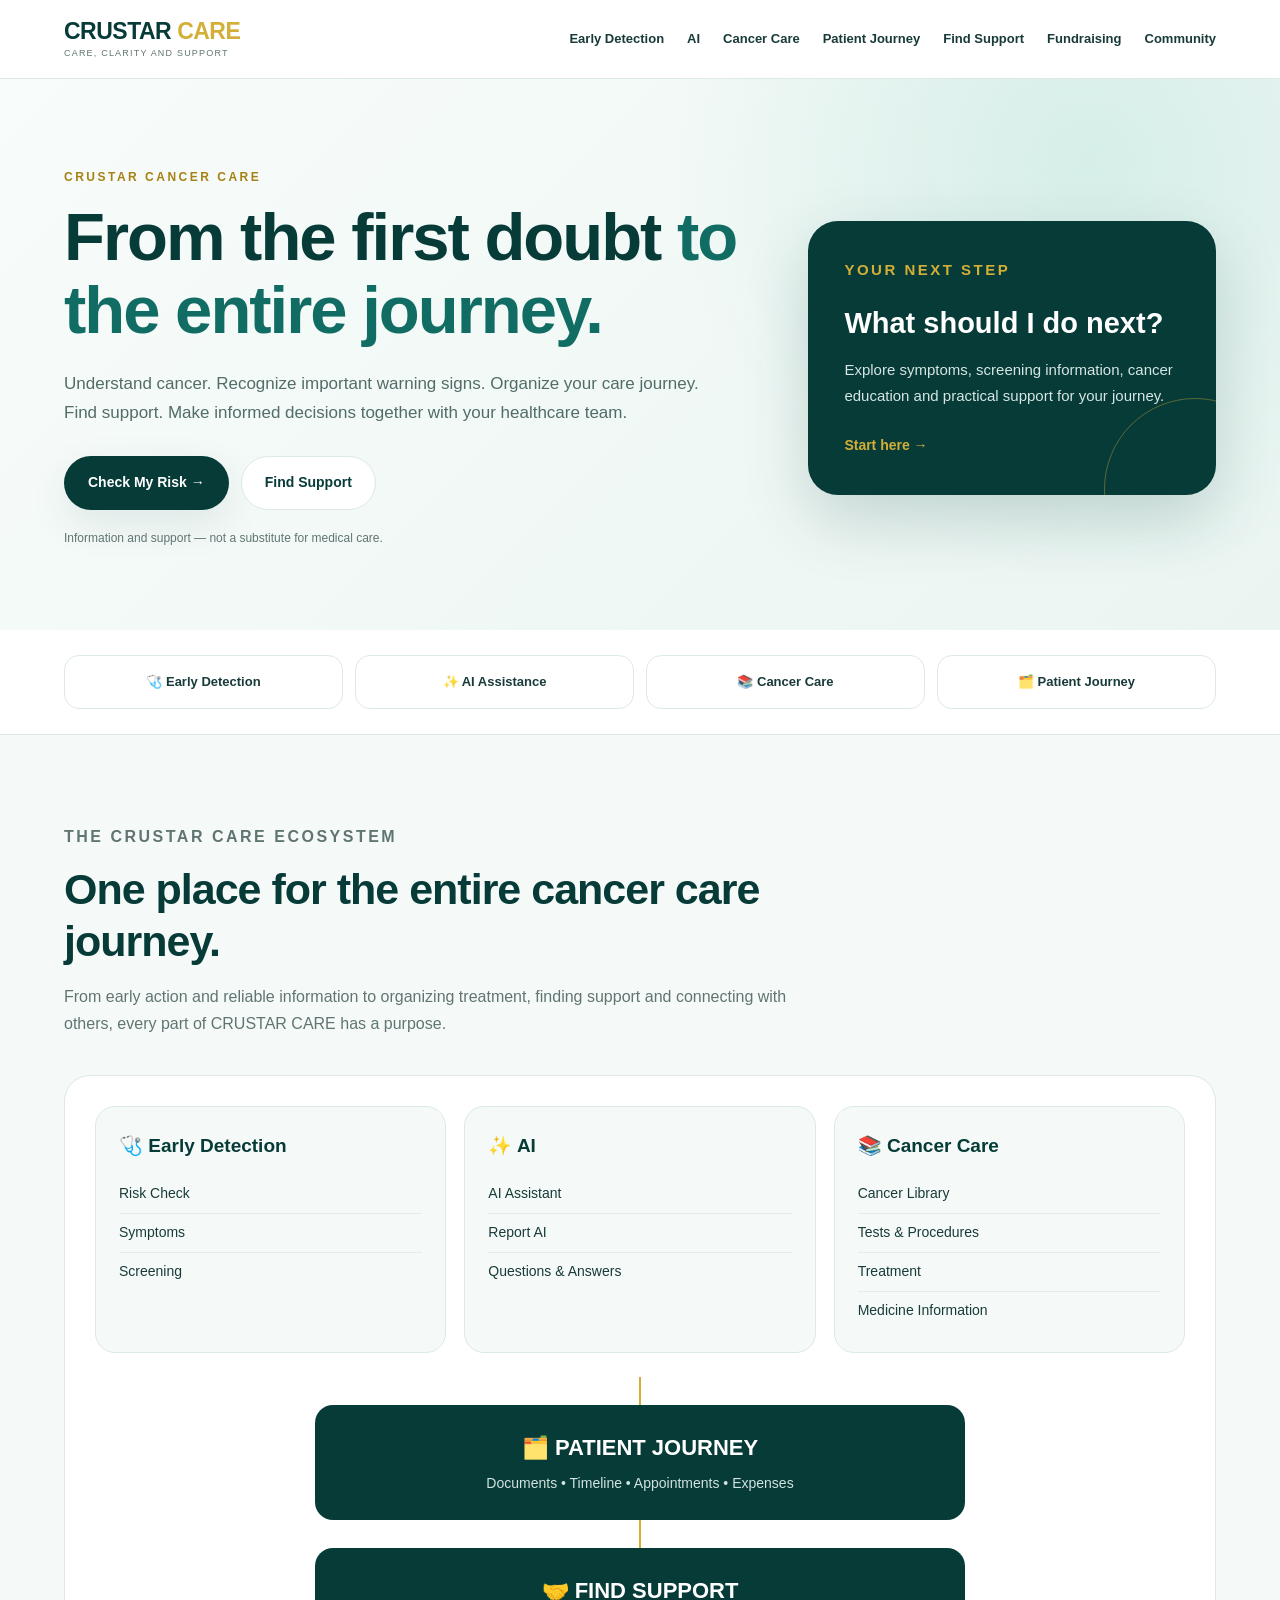
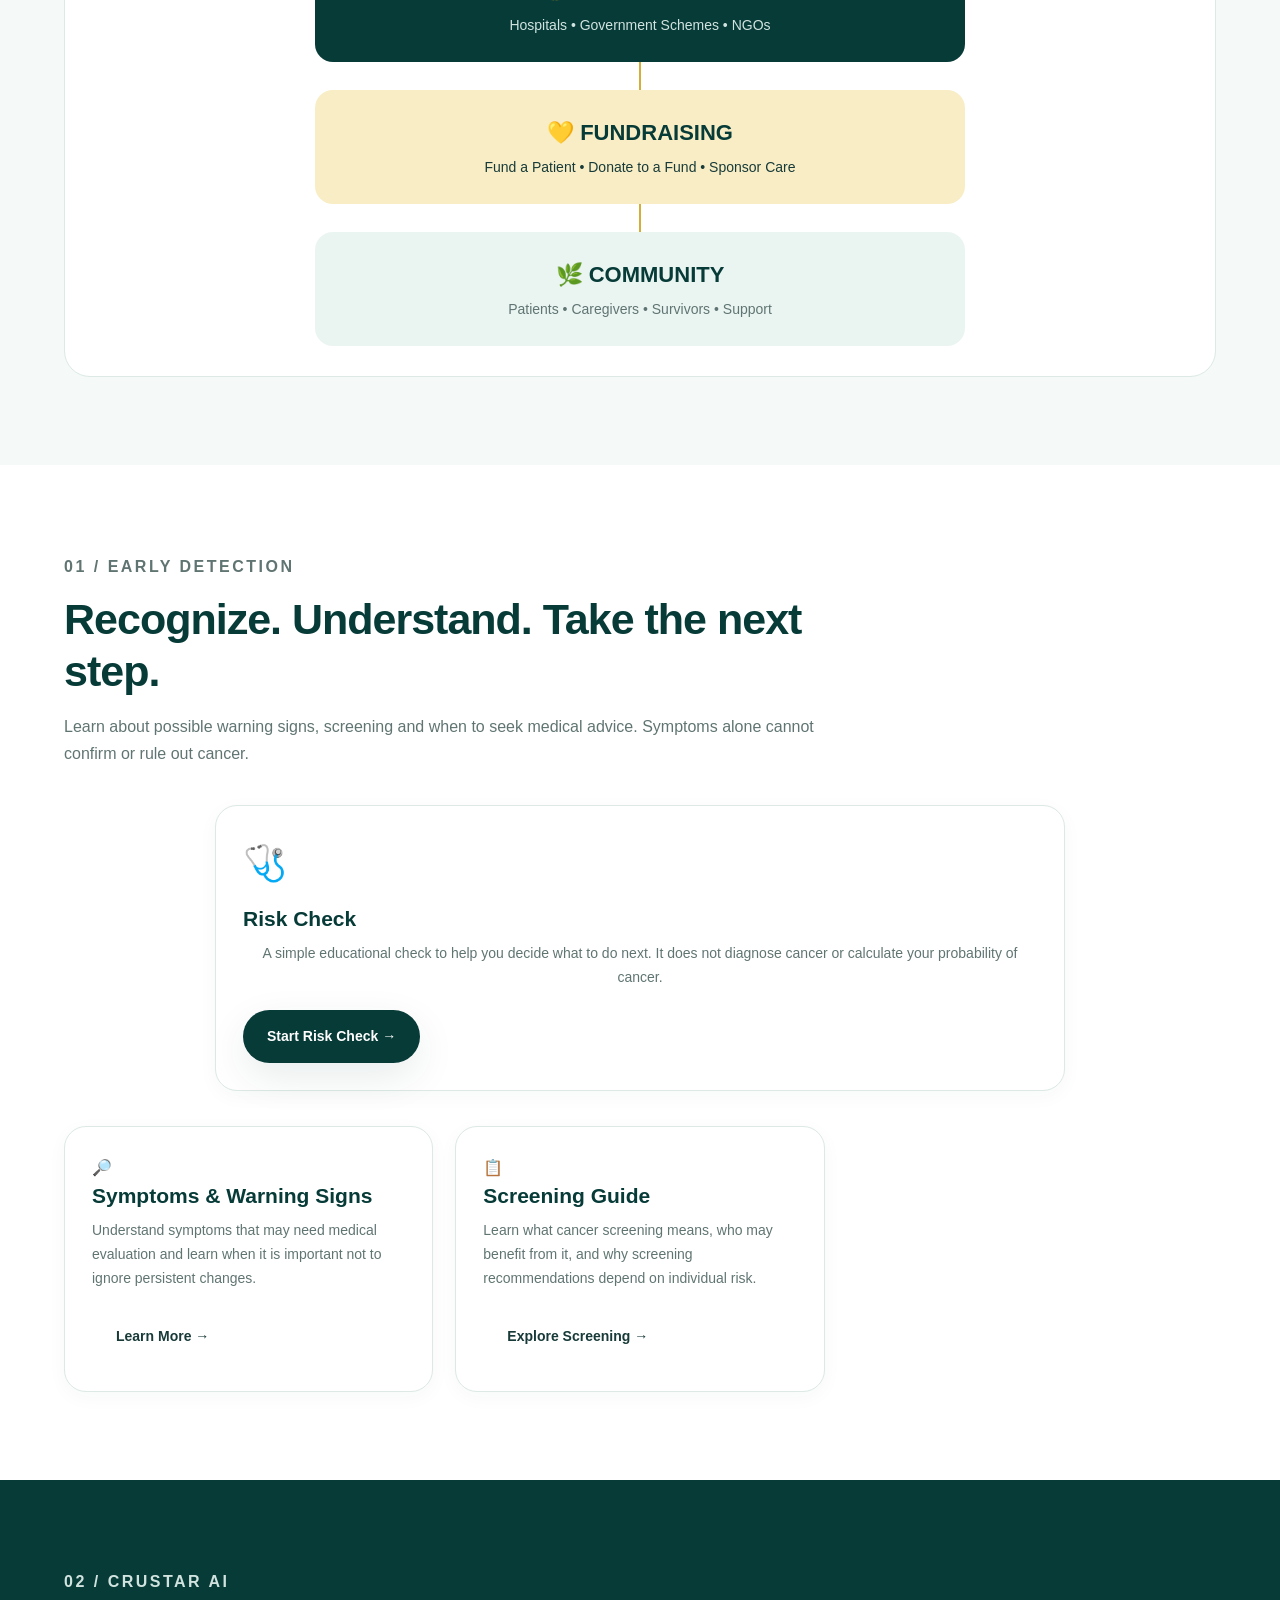
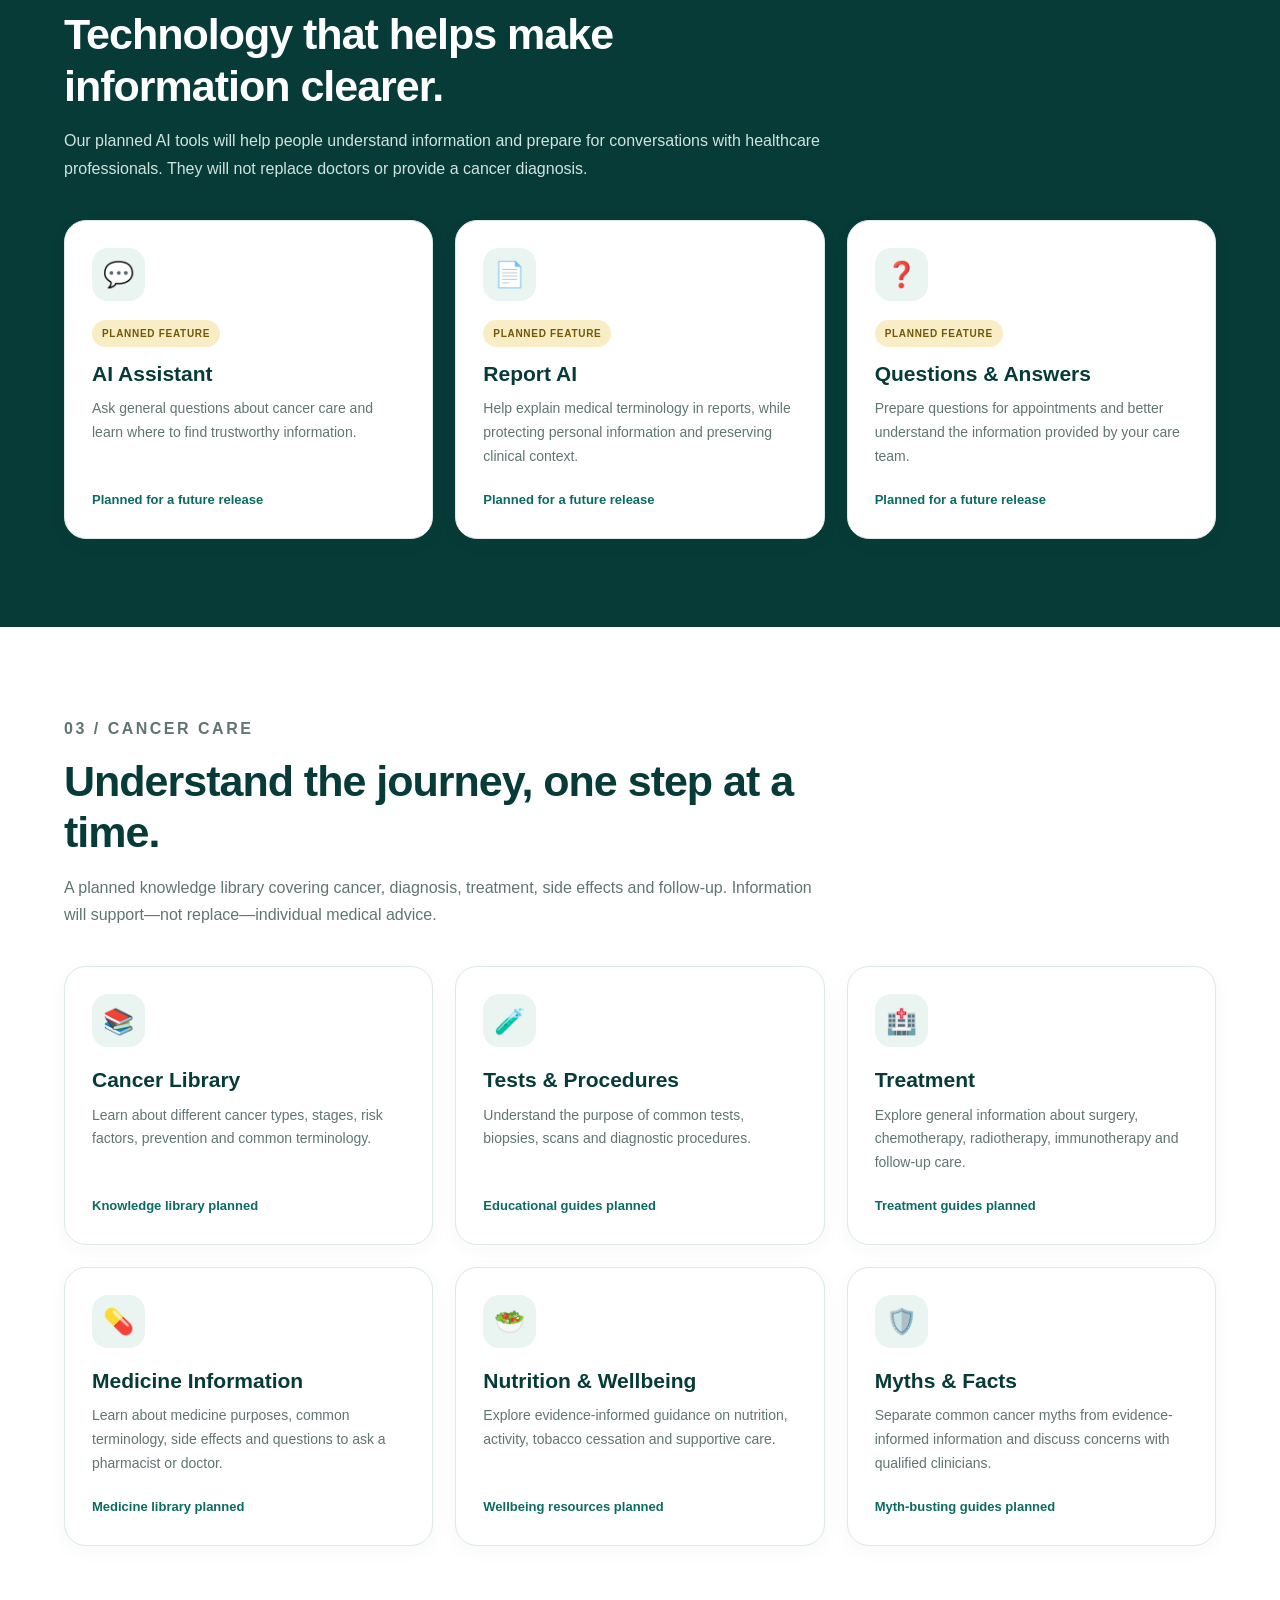
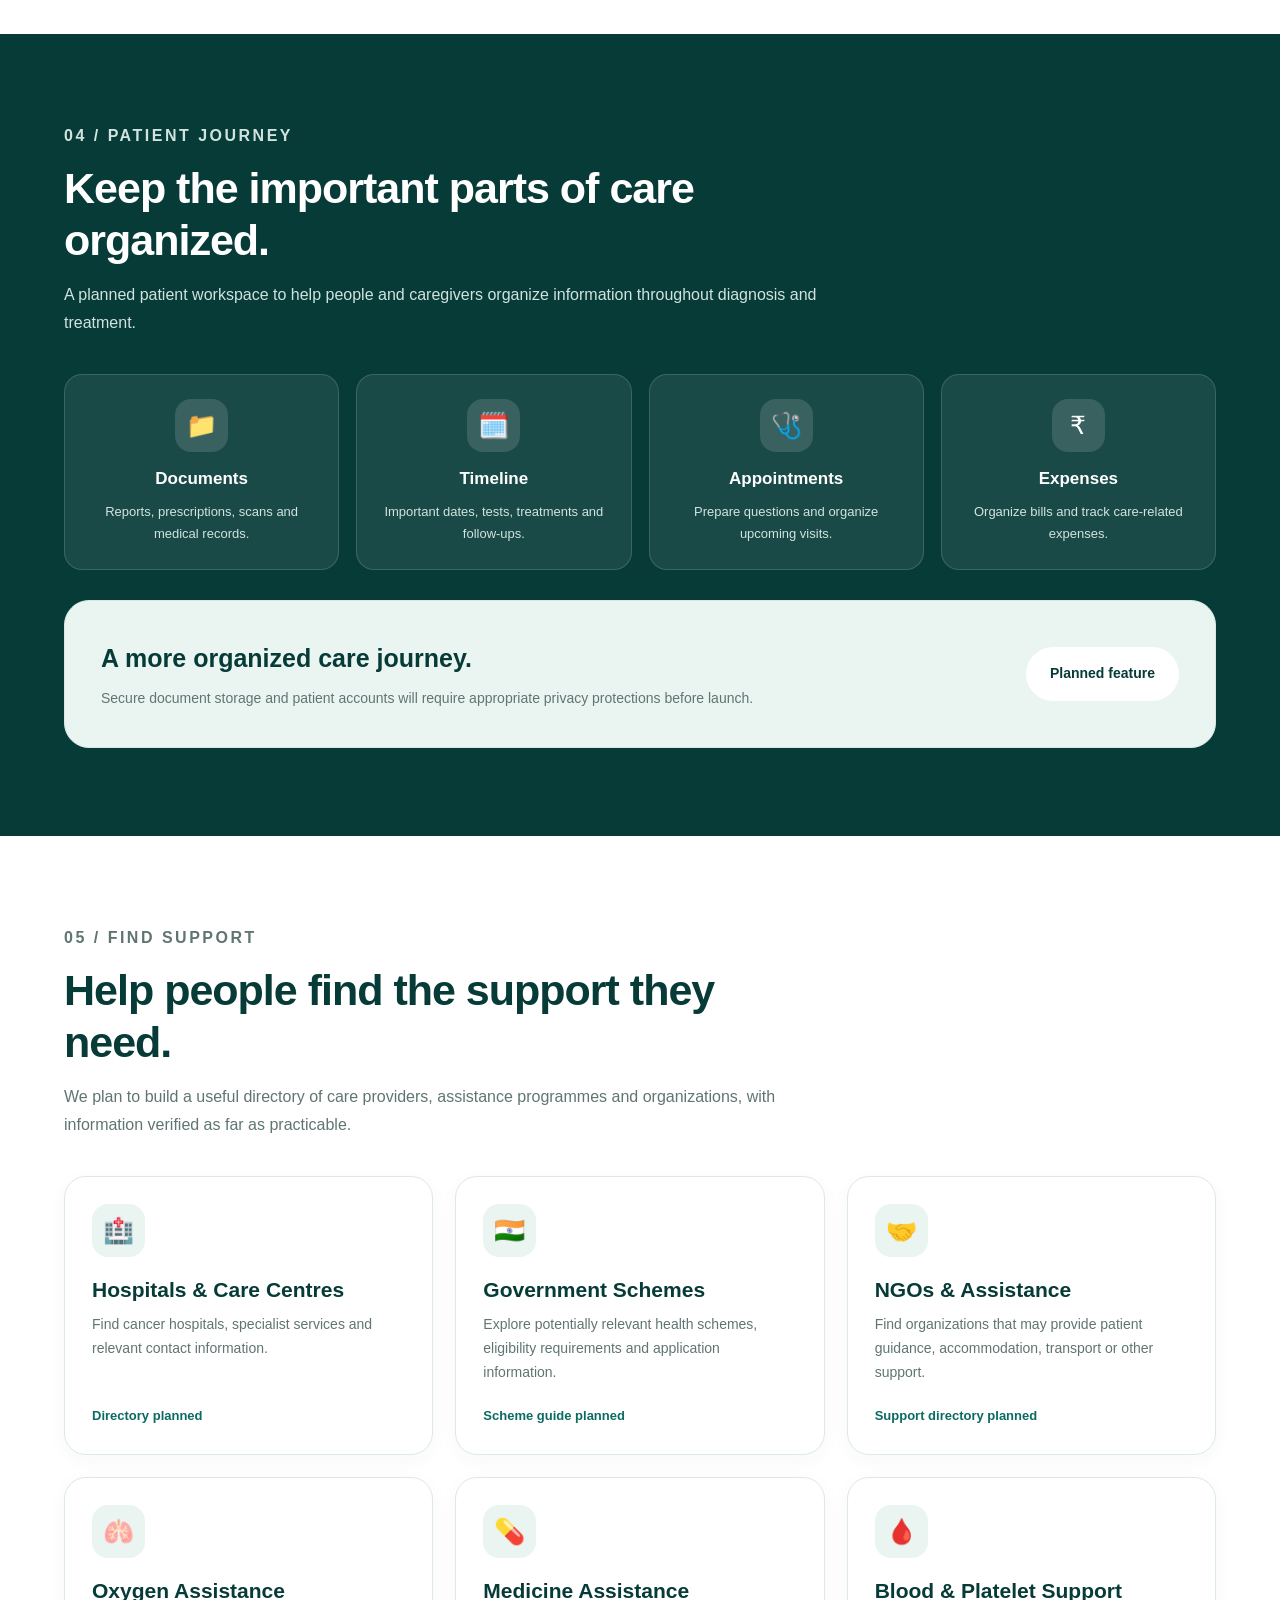
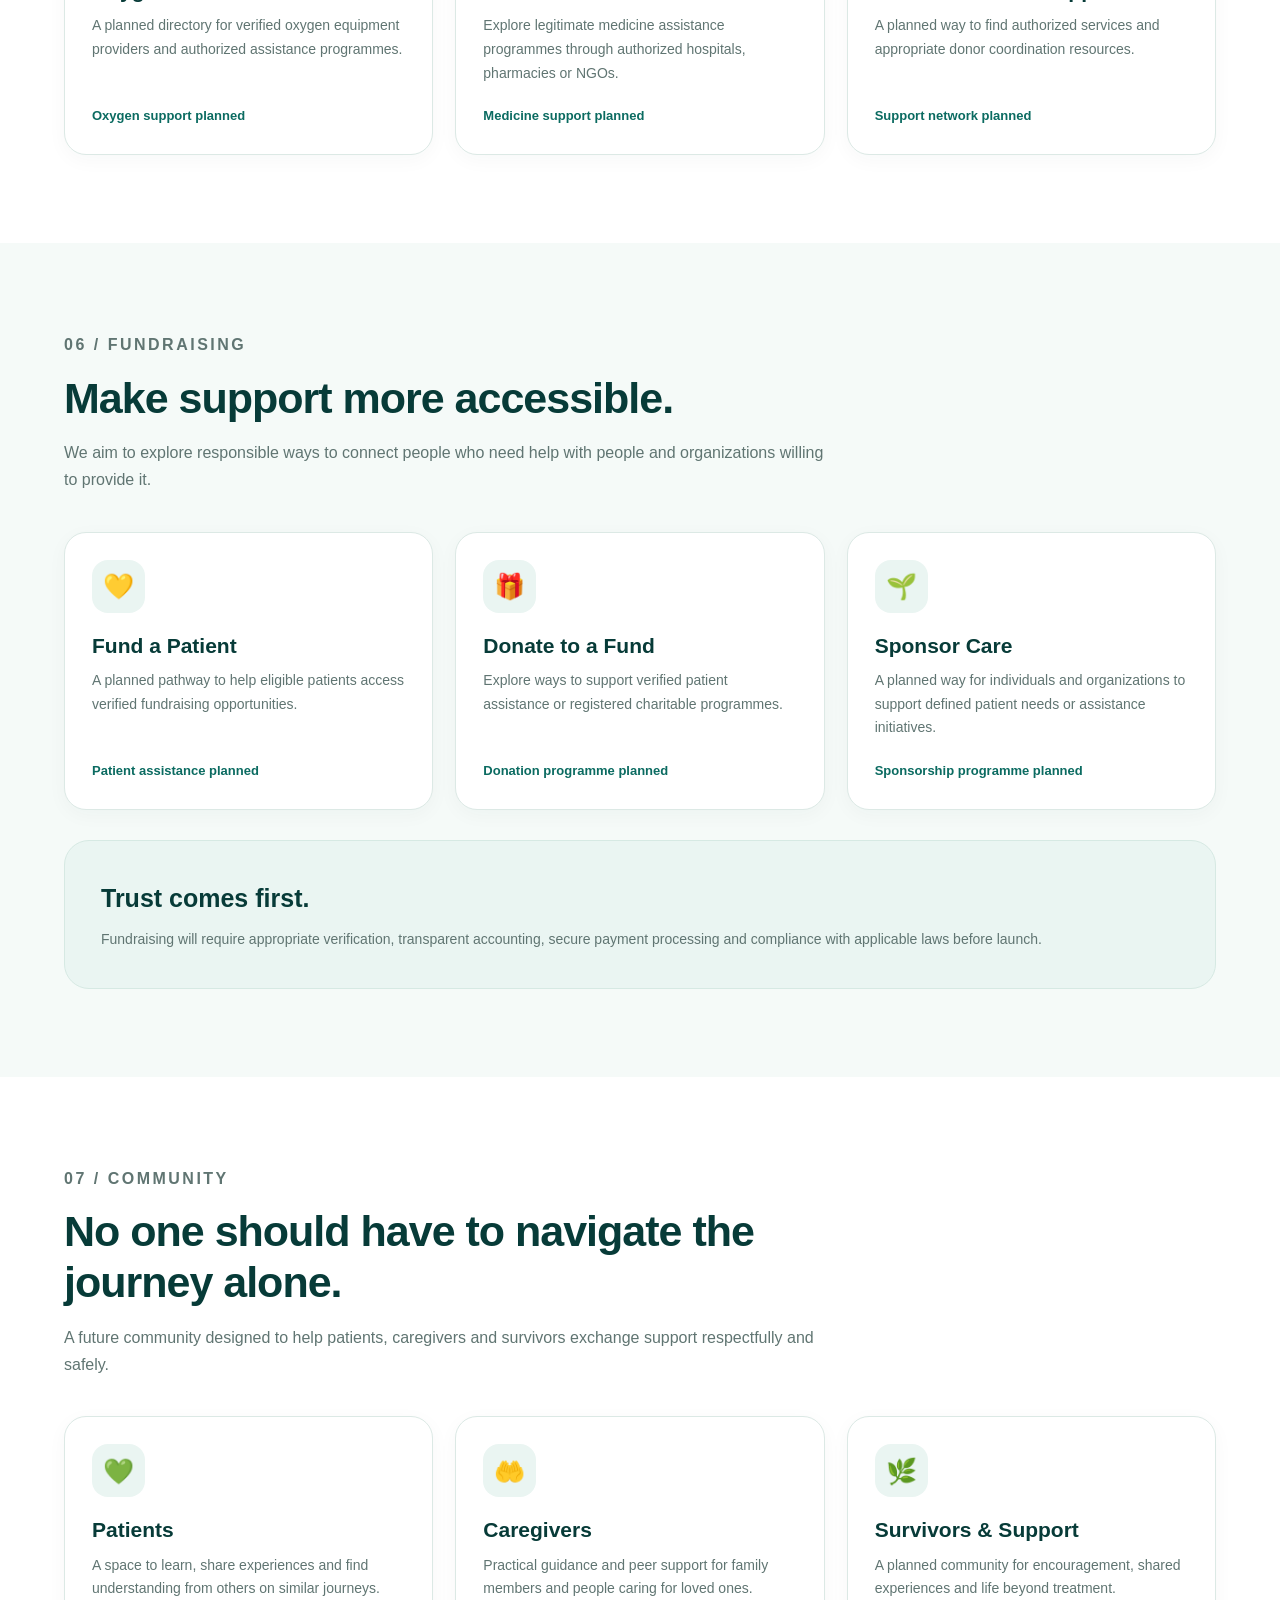
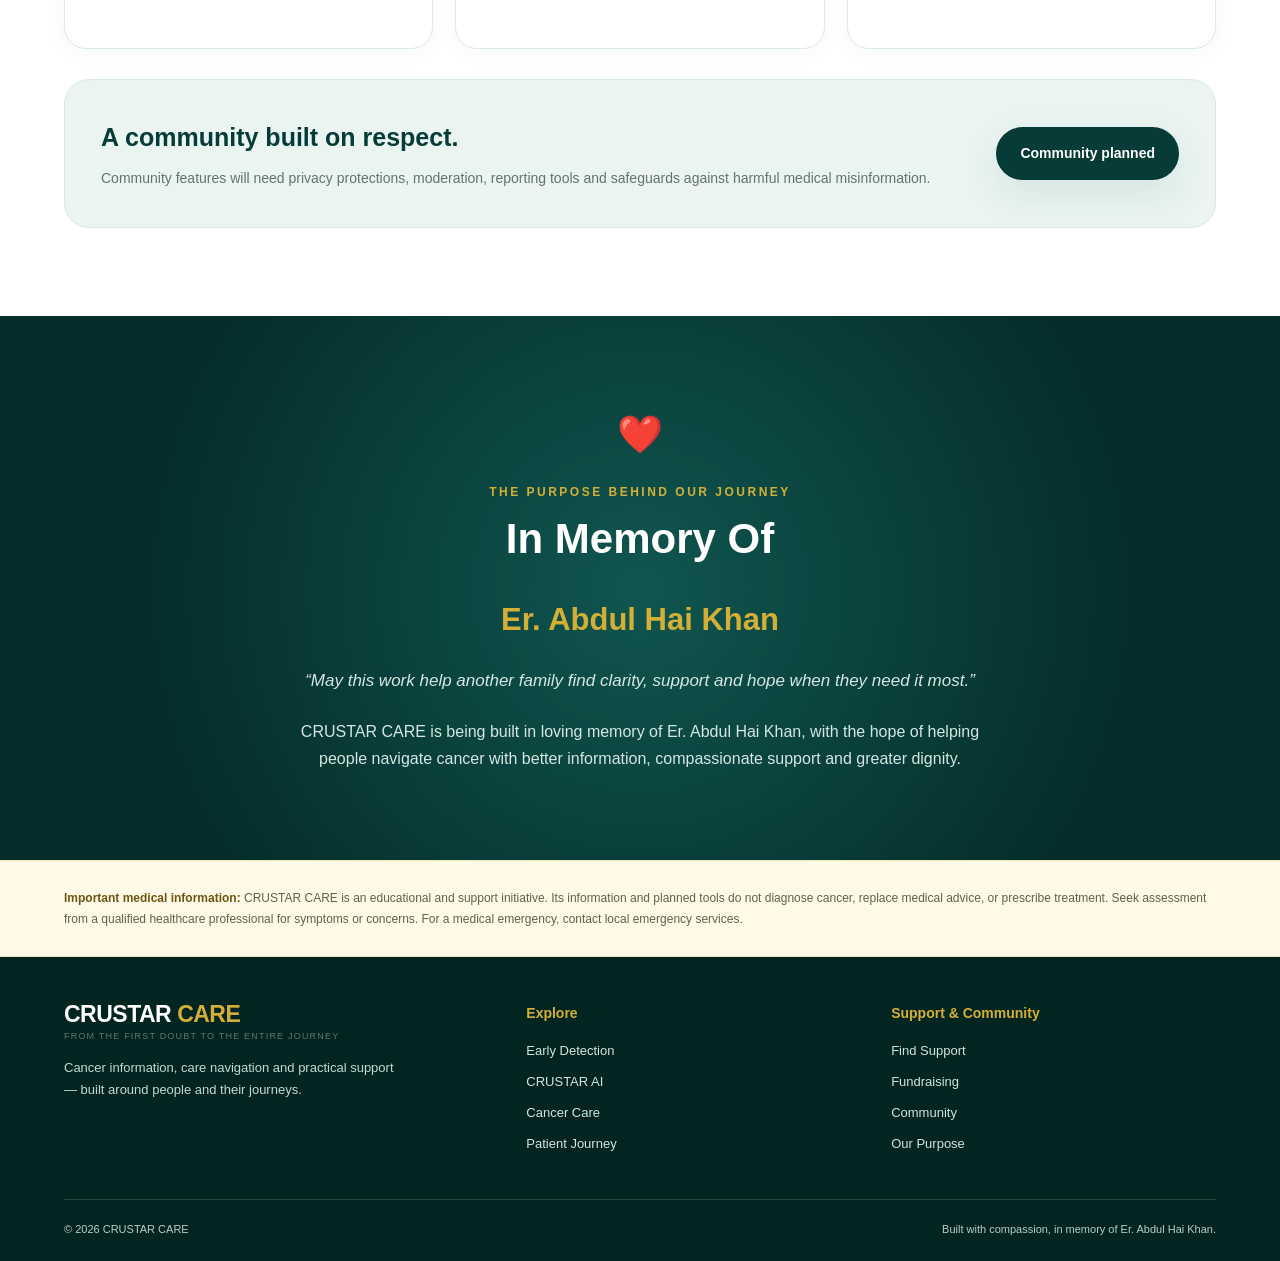
==== commit fee06347: "Update index.html" ====
--- a/index.html
+++ b/index.html
@@ -1076,78 +1076,284 @@
 
 
 <!-- EARLY DETECTION -->
+<!-- EARLY DETECTION -->
 <section class="section" id="early-detection">
-    <div class="container">
-
-        <div class="section-heading">
-            <p class="eyebrow">01 / EARLY DETECTION</p>
-
-            <h2>Recognize. Understand. Take the next step.</h2>
-
-            <p>
-                Learn about possible warning signs, recommended screening
-                and when to seek medical advice. Symptoms alone cannot
-                confirm or rule out cancer.
-            </p>
-        </div>
-
-        <div class="card-grid">
-
-            <article class="feature-card">
-                <div class="card-icon">🩺</div>
-                <span class="card-label">Start here</span>
-                <h3>Risk Check</h3>
-                <p>
-                    Explore relevant risk factors and receive general
-                    guidance on what to discuss with a healthcare professional.
-                </p>
-                <a class="card-link" href="#early-action-note">
-                    Explore the approach →
-                </a>
-            </article>
-
-            <article class="feature-card">
-                <div class="card-icon">🔎</div>
-                <h3>Symptoms & Warning Signs</h3>
-                <p>
-                    Learn about persistent or unexplained changes that may
-                    need medical assessment.
-                </p>
-                <a class="card-link" href="#cancer-care">
-                    Explore cancer information →
-                </a>
-            </article>
-
-            <article class="feature-card">
-                <div class="card-icon">📅</div>
-                <h3>Screening Guide</h3>
-                <p>
-                    Understand the role of screening, who may benefit and
-                    why recommendations depend on individual circumstances.
-                </p>
-                <a class="card-link" href="#cancer-care">
-                    Explore the care library →
-                </a>
-            </article>
-
-        </div>
-
-        <div class="support-banner" id="early-action-note">
-            <div>
-                <h3>Concerned about a symptom?</h3>
-                <p>
-                    Don't wait for an online tool to confirm a problem.
-                    Contact a qualified healthcare professional about
-                    persistent, unusual or worsening symptoms.
-                </p>
-            </div>
-
-            <a href="#find-support" class="btn btn-primary">
-                Find Support →
-            </a>
-        </div>
-
+  <div class="container">
+
+    <div class="section-heading">
+      <p class="eyebrow">01 / EARLY DETECTION</p>
+
+      <h2>Recognize. Understand. Take the next step.</h2>
+
+      <p>
+        Learn about possible warning signs, screening and when to seek
+        medical advice. Symptoms alone cannot confirm or rule out cancer.
+      </p>
     </div>
+
+    <!-- RISK CHECK -->
+    <div class="feature-card risk-check-card">
+
+      <div class="feature-icon">🩺</div>
+
+      <h3>Risk Check</h3>
+
+      <p>
+        A simple educational check to help you decide what to do next.
+        It does not diagnose cancer or calculate your probability of cancer.
+      </p>
+
+      <button
+        type="button"
+        class="btn btn-primary"
+        onclick="openRiskCheck()">
+        Start Risk Check →
+      </button>
+
+    </div>
+
+    <!-- RISK CHECK PANEL -->
+    <div id="riskCheckPanel" class="risk-check-panel" hidden>
+
+      <div class="risk-check-inner">
+
+        <button
+          type="button"
+          class="risk-close"
+          onclick="closeRiskCheck()"
+          aria-label="Close Risk Check">
+          ×
+        </button>
+
+        <p class="eyebrow">CRUSTAR CARE / RISK CHECK</p>
+
+        <h3>Let's understand what you need next</h3>
+
+        <p class="risk-intro">
+          This educational tool does not diagnose cancer. Select the
+          statements that apply to you today.
+        </p>
+
+        <div class="risk-question">
+
+          <h4>1. Are you experiencing any new or persistent symptoms?</h4>
+
+          <label>
+            <input type="checkbox" id="riskSymptoms">
+            Yes — I have a new, persistent, unexplained or worsening symptom.
+          </label>
+
+        </div>
+
+        <div class="risk-question">
+
+          <h4>2. Are you concerned about cancer screening?</h4>
+
+          <label>
+            <input type="checkbox" id="riskScreening">
+            Yes — I want to understand whether I should discuss screening.
+          </label>
+
+        </div>
+
+        <div class="risk-question">
+
+          <h4>3. Do you have personal or family cancer history?</h4>
+
+          <label>
+            <input type="checkbox" id="riskHistory">
+            Yes — I have a personal or family history that concerns me.
+          </label>
+
+        </div>
+
+        <div class="risk-question">
+
+          <h4>4. Have you already received a cancer diagnosis?</h4>
+
+          <label>
+            <input type="checkbox" id="riskDiagnosed">
+            Yes — I am already diagnosed and need help navigating care.
+          </label>
+
+        </div>
+
+        <div class="risk-question">
+
+          <h4>5. Are you having a medical emergency right now?</h4>
+
+          <label>
+            <input type="checkbox" id="riskEmergency">
+            Yes — I have severe or life-threatening symptoms right now.
+          </label>
+
+        </div>
+
+        <button
+          type="button"
+          class="btn btn-primary risk-result-button"
+          onclick="runRiskCheck()">
+          See My Next Step →
+        </button>
+
+        <div id="riskResult" class="risk-result" aria-live="polite"></div>
+
+        <p class="risk-disclaimer">
+          CRUSTAR CARE provides educational information and navigation
+          support. It is not a substitute for examination, diagnosis or
+          treatment by a qualified healthcare professional.
+        </p>
+
+      </div>
+
+    </div>
+
+    <!-- OTHER EARLY DETECTION RESOURCES -->
+    <div class="card-grid early-detection-grid">
+
+      <article class="feature-card">
+
+        <div class="feature-icon">🔎</div>
+
+        <h3>Symptoms & Warning Signs</h3>
+
+        <p>
+          Understand symptoms that may need medical evaluation and
+          learn when it is important not to ignore persistent changes.
+        </p>
+
+        <a href="#cancer-care" class="btn btn-secondary">
+          Learn More →
+        </a>
+
+      </article>
+
+      <article class="feature-card">
+
+        <div class="feature-icon">📋</div>
+
+        <h3>Screening Guide</h3>
+
+        <p>
+          Learn what cancer screening means, who may benefit from it,
+          and why screening recommendations depend on individual risk.
+        </p>
+
+        <a href="#cancer-care" class="btn btn-secondary">
+          Explore Screening →
+        </a>
+
+      </article>
+
+    </div>
+
+  </div>
+
+  <style>
+    .risk-check-card {
+      position: relative;
+      text-align: center;
+      max-width: 850px;
+      margin: 0 auto 35px;
+    }
+
+    .risk-check-card .feature-icon {
+      font-size: 2.2rem;
+      margin-bottom: 12px;
+    }
+
+    .risk-check-panel {
+      max-width: 900px;
+      margin: 0 auto 45px;
+    }
+
+    .risk-check-panel[hidden] {
+      display: none;
+    }
+
+    .risk-check-inner {
+      position: relative;
+      padding: 35px;
+      border-radius: 20px;
+      background: #ffffff;
+      border: 1px solid rgba(212, 175, 55, 0.35);
+      box-shadow: 0 15px 40px rgba(0, 0, 0, 0.12);
+    }
+
+    .risk-close {
+      position: absolute;
+      top: 15px;
+      right: 18px;
+      border: none;
+      background: transparent;
+      font-size: 30px;
+      cursor: pointer;
+      color: #062f2d;
+    }
+
+    .risk-intro {
+      margin-bottom: 25px;
+    }
+
+    .risk-question {
+      padding: 20px;
+      margin: 15px 0;
+      border-radius: 14px;
+      background: #f5f8f7;
+      border-left: 4px solid #d4af37;
+    }
+
+    .risk-question h4 {
+      margin-bottom: 12px;
+      color: #062f2d;
+    }
+
+    .risk-question label {
+      display: flex;
+      gap: 10px;
+      align-items: flex-start;
+      cursor: pointer;
+      line-height: 1.5;
+    }
+
+    .risk-question input {
+      margin-top: 5px;
+      accent-color: #d4af37;
+    }
+
+    .risk-result {
+      margin-top: 25px;
+    }
+
+    .risk-result-box {
+      padding: 22px;
+      border-radius: 14px;
+      background: #f5f8f7;
+      border-left: 5px solid #d4af37;
+    }
+
+    .risk-result-box h4 {
+      margin-bottom: 10px;
+      color: #062f2d;
+    }
+
+    .risk-disclaimer {
+      margin-top: 25px;
+      font-size: 0.85rem;
+      opacity: 0.75;
+    }
+
+    @media (max-width: 700px) {
+      .risk-check-inner {
+        padding: 25px 18px;
+      }
+
+      .risk-question {
+        padding: 16px;
+      }
+    }
+  </style>
+
 </section>
 
 
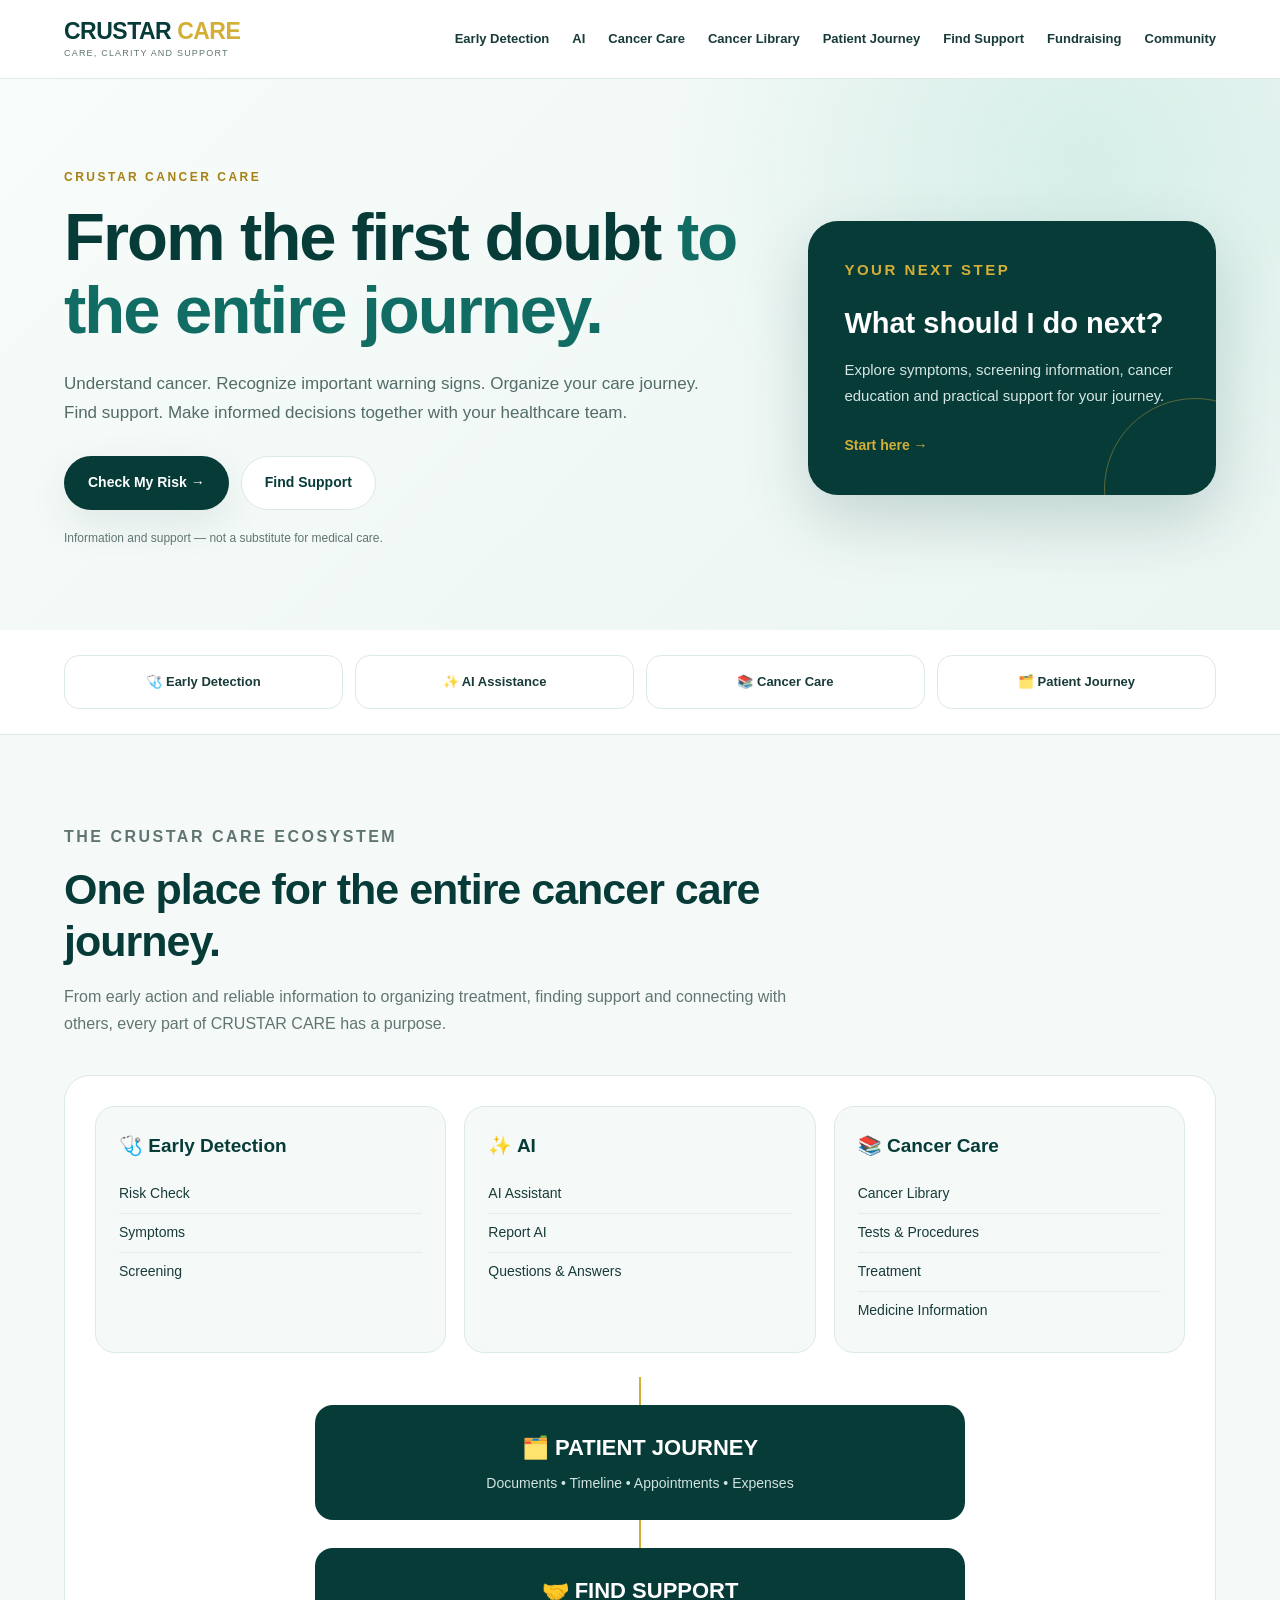
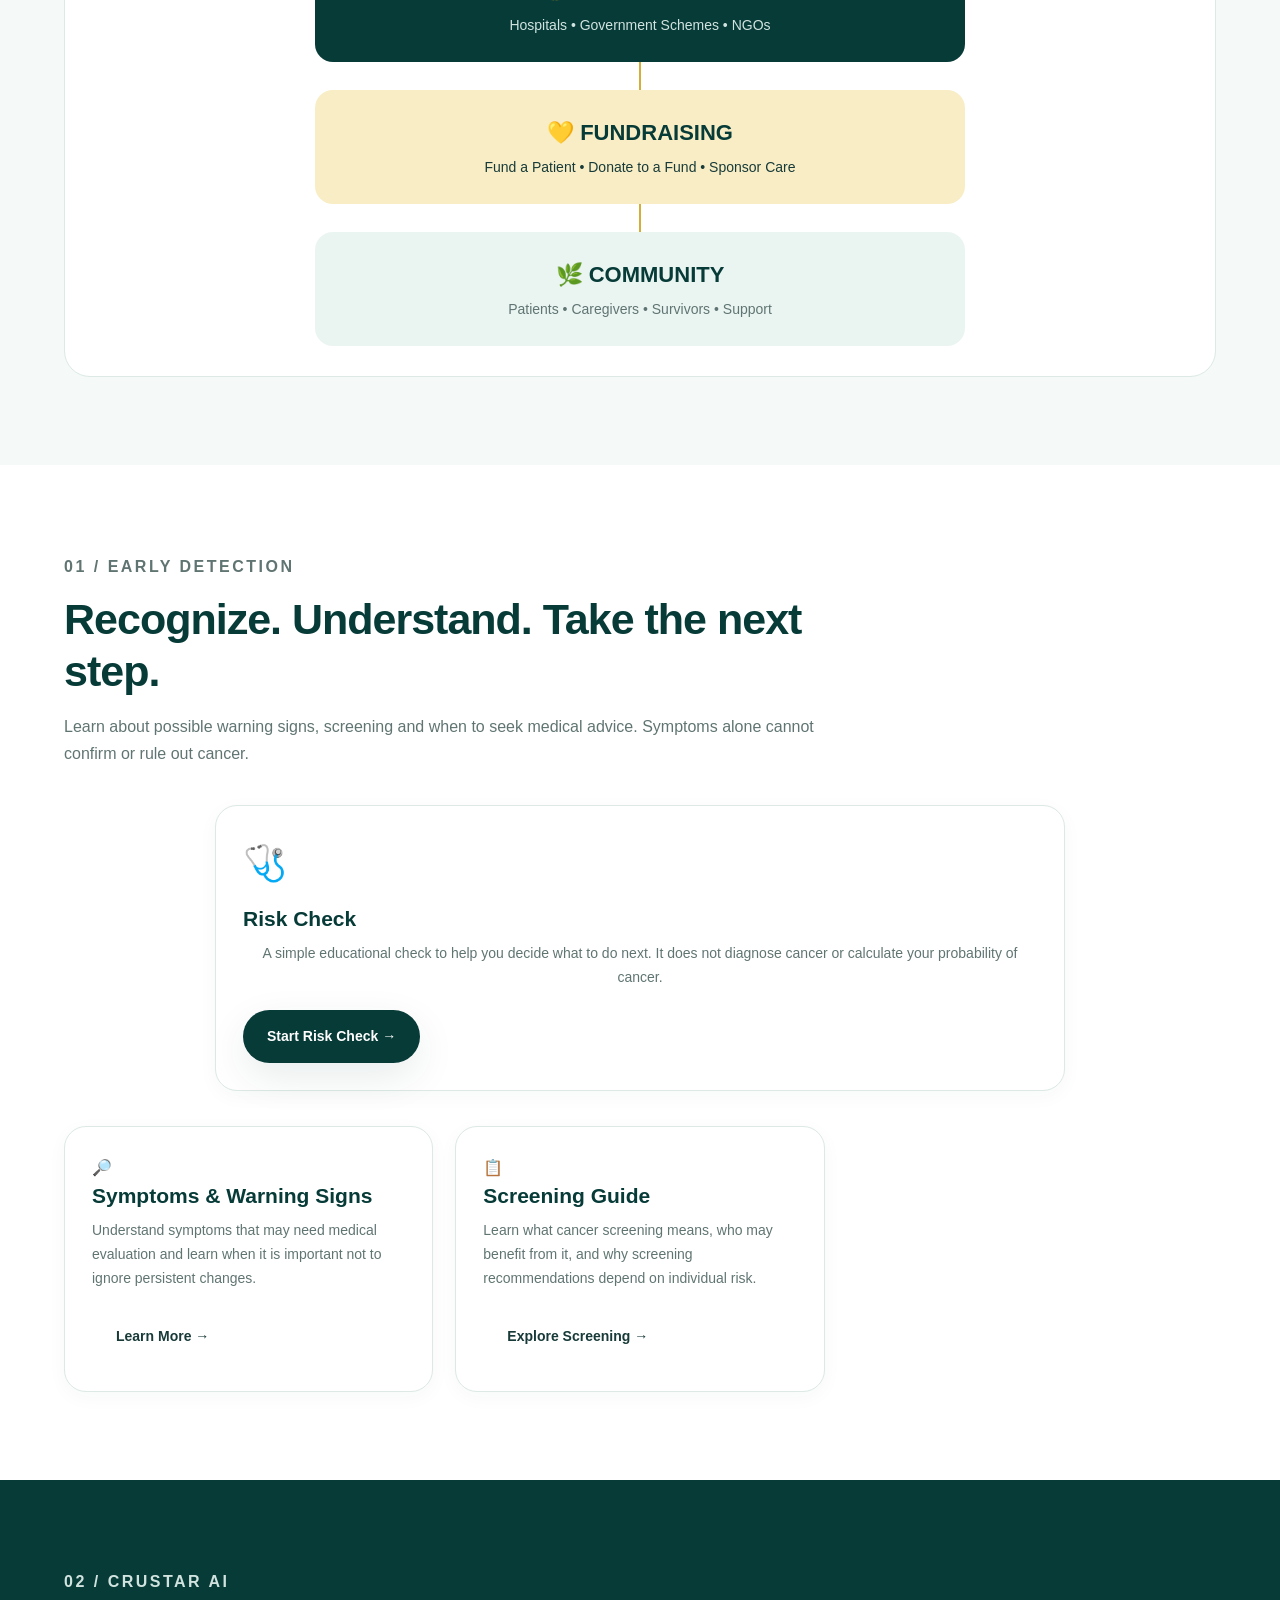
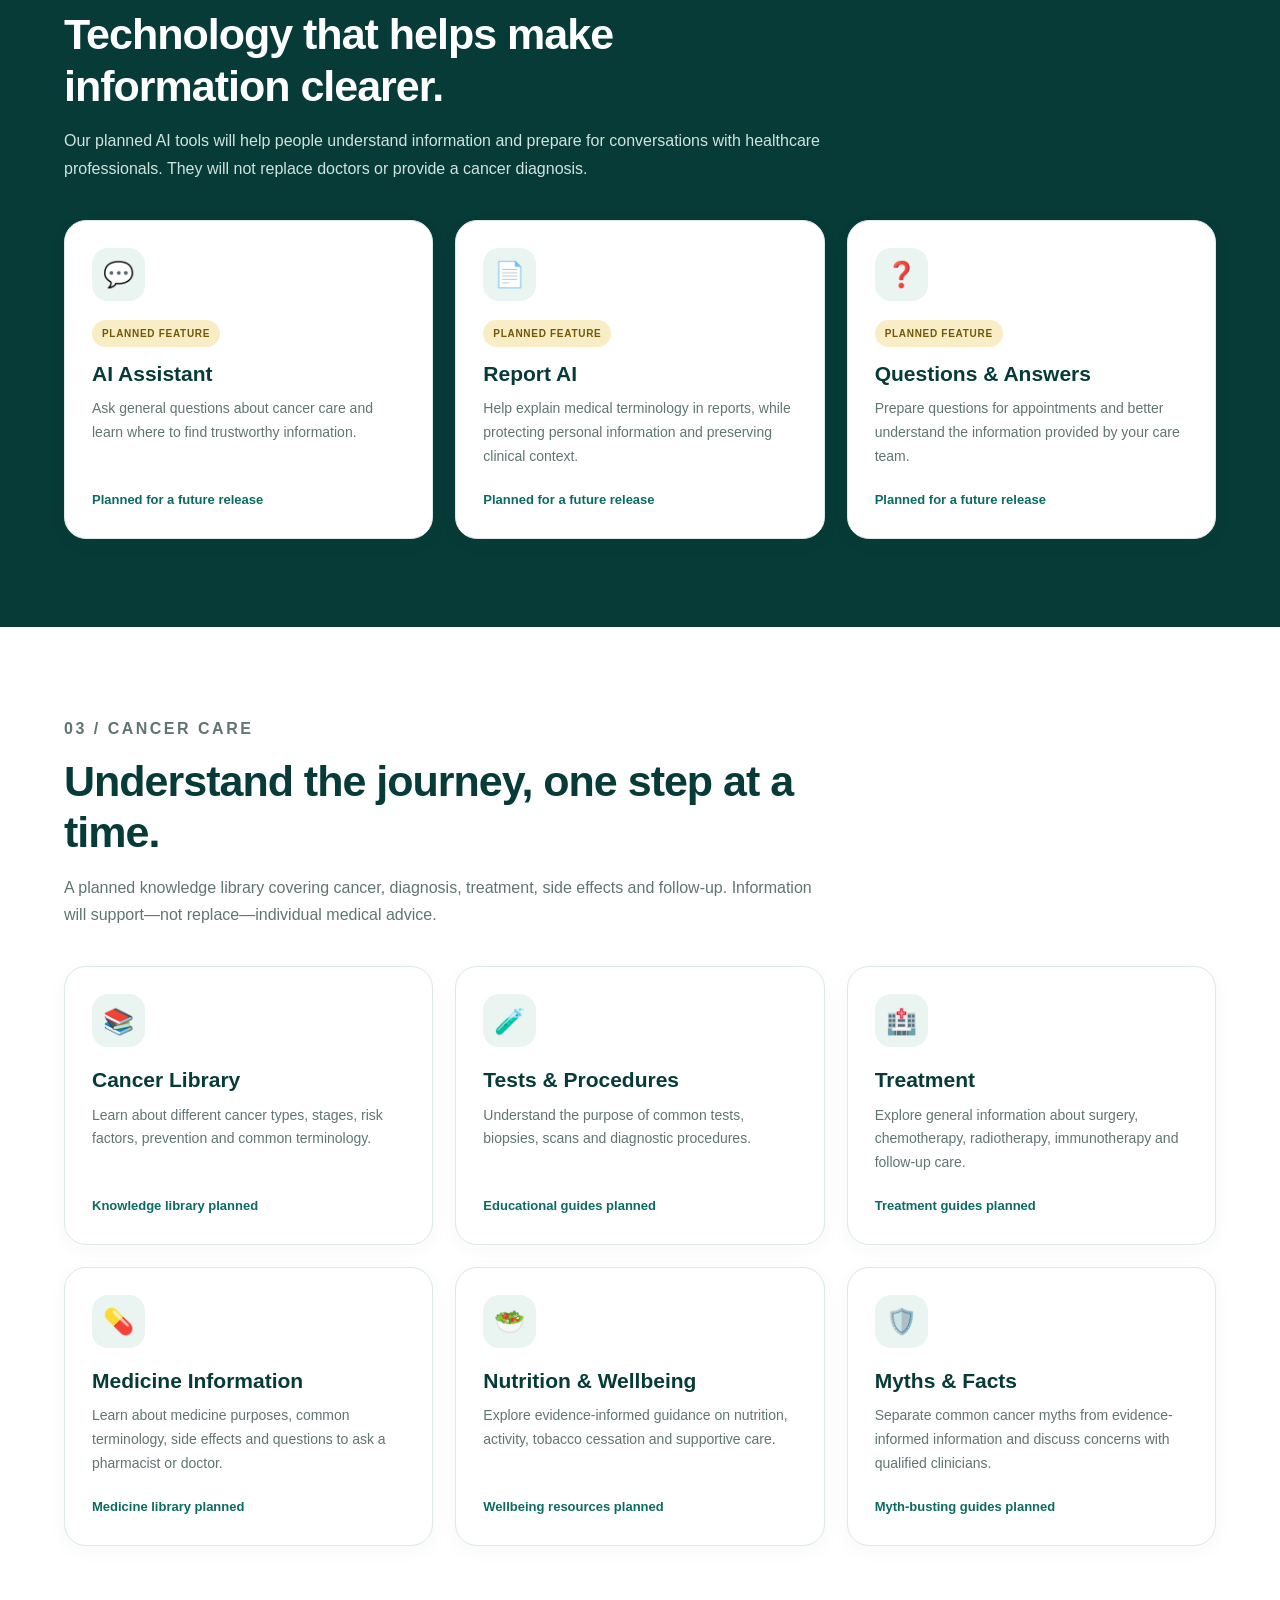
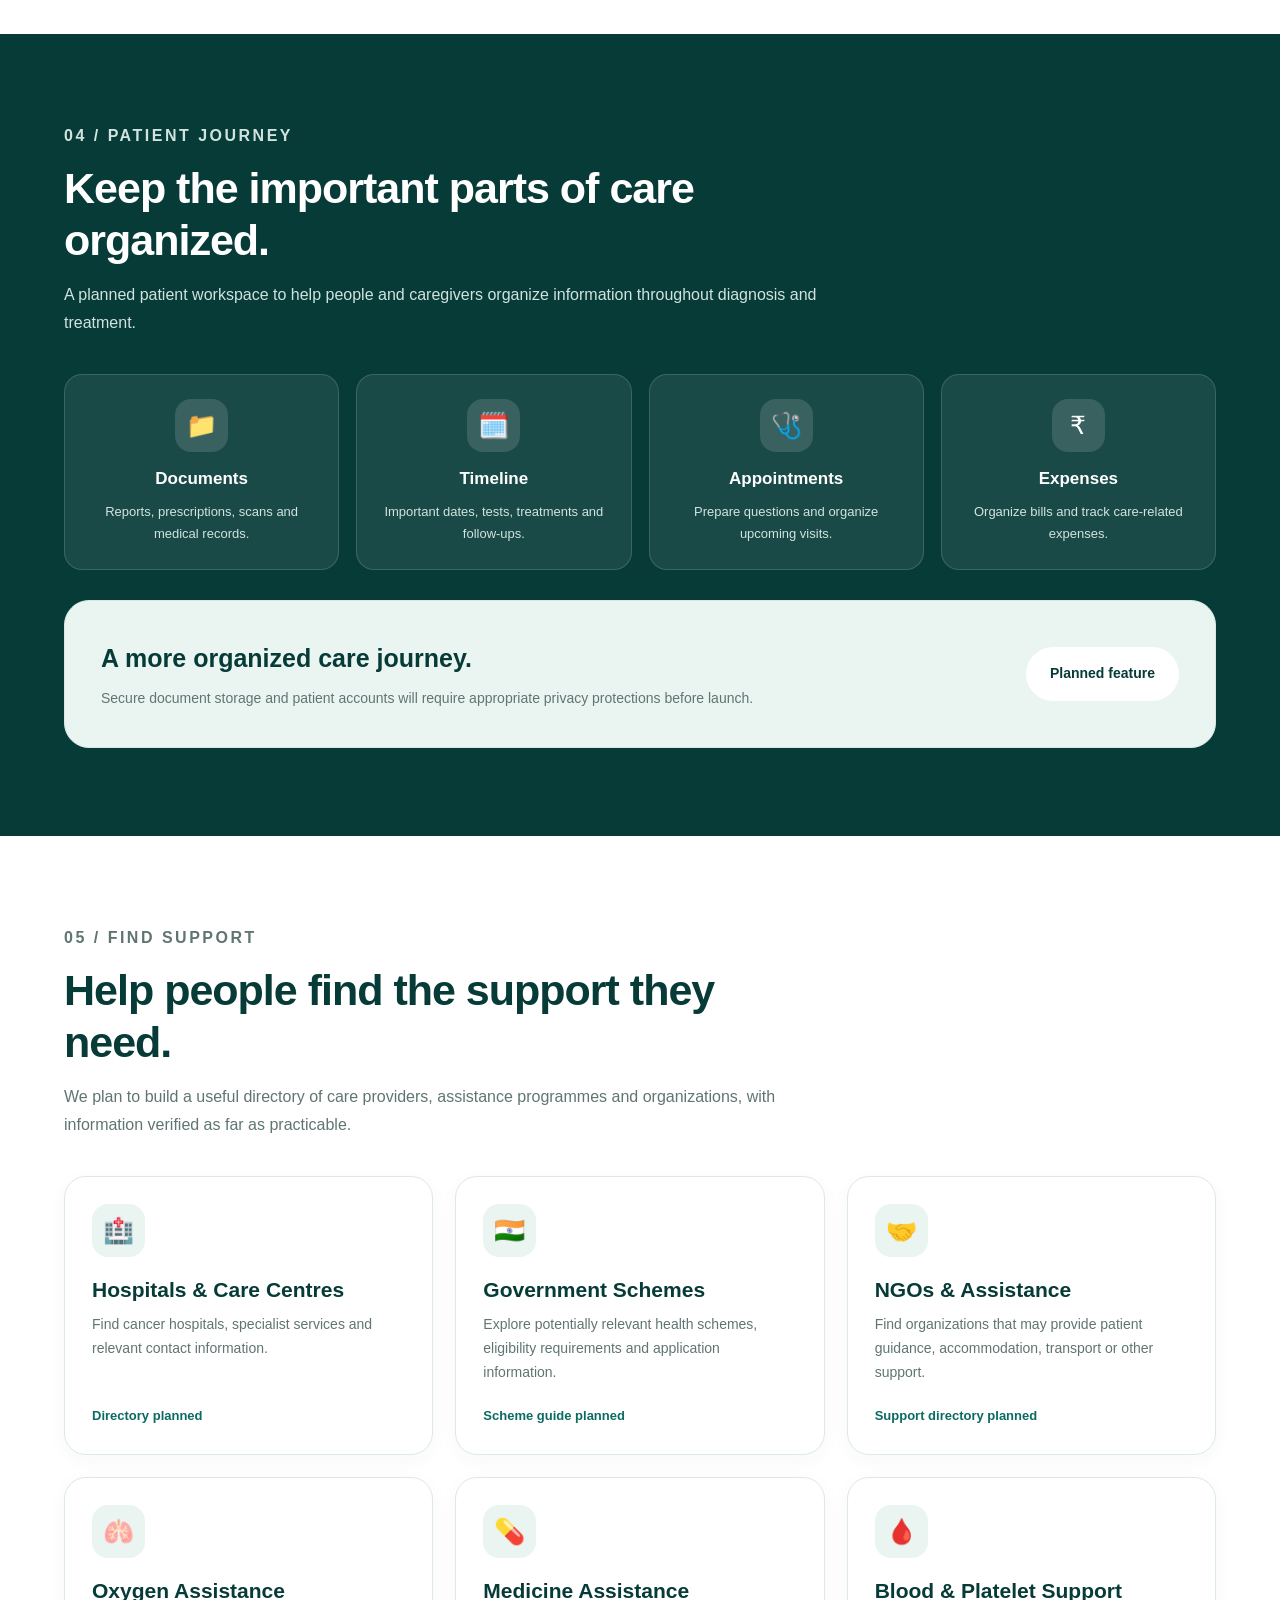
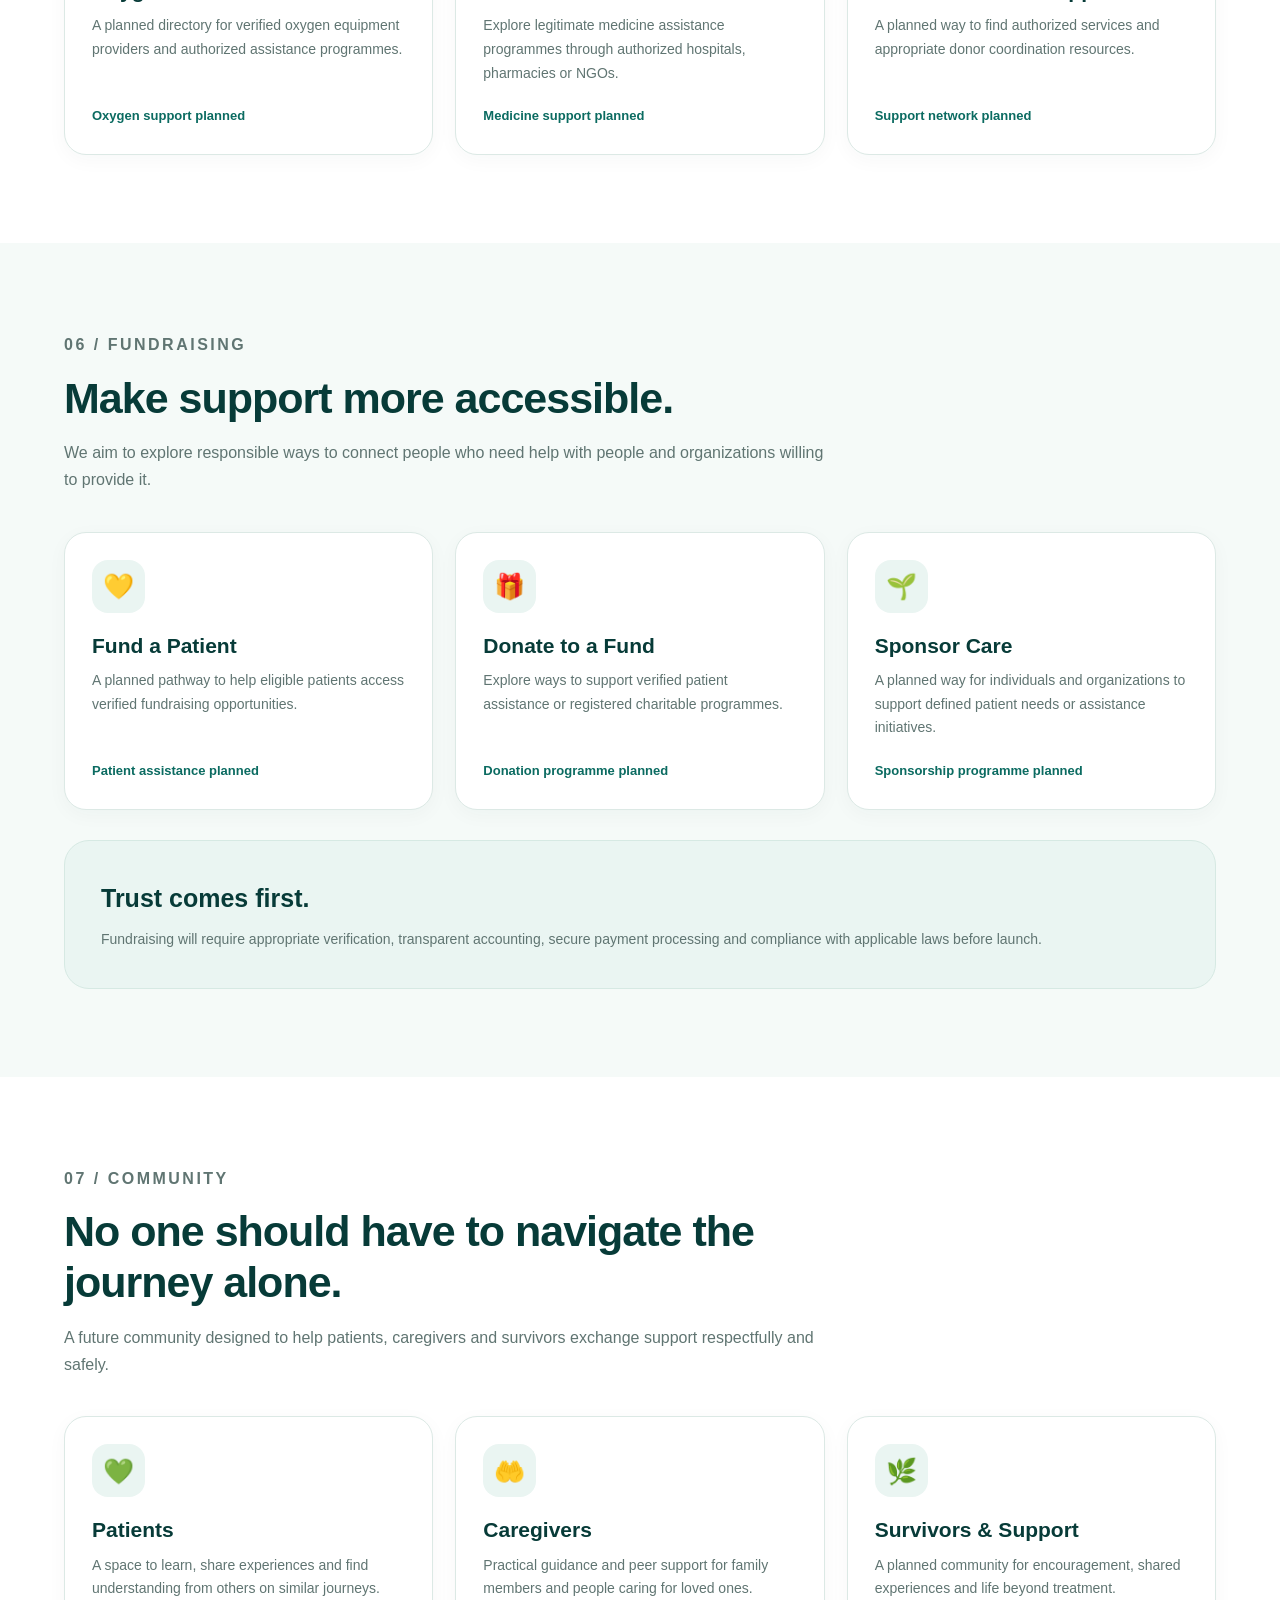
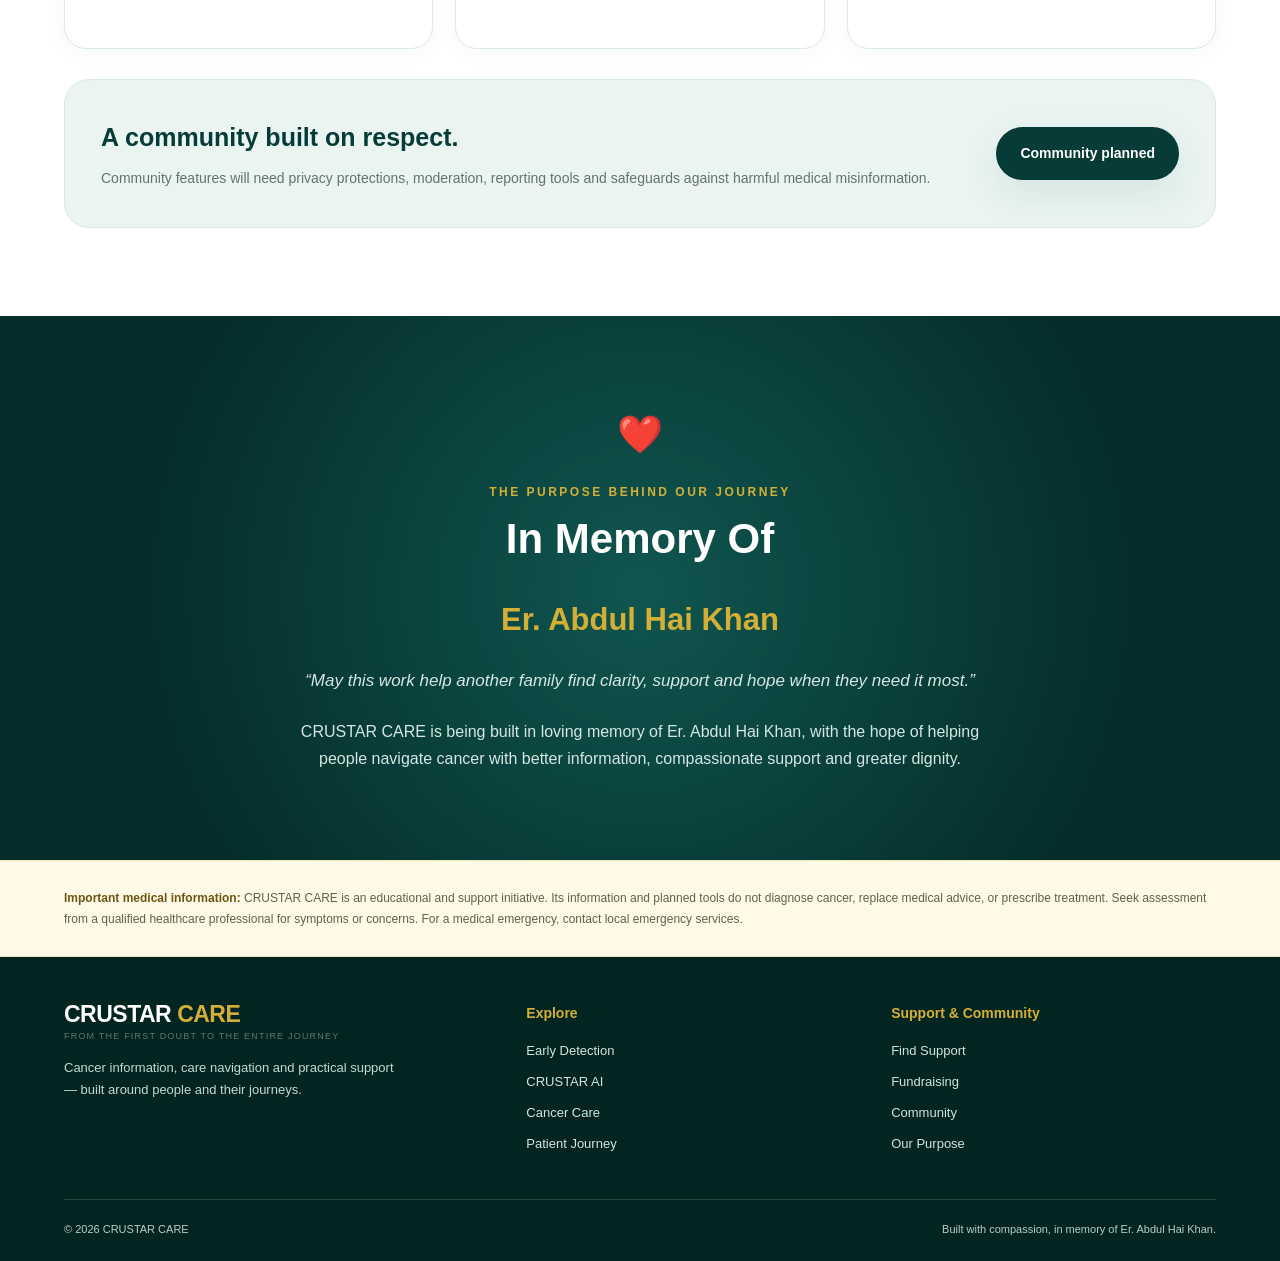
==== commit 9c0a140c: "Update index.html" ====
--- a/index.html
+++ b/index.html
@@ -904,6 +904,7 @@
             <a href="#early-detection">Early Detection</a>
             <a href="#ai">AI</a>
             <a href="#cancer-care">Cancer Care</a>
+            <a href="cancer-library.html">Cancer Library</a>
             <a href="#patient-journey">Patient Journey</a>
             <a href="#find-support">Find Support</a>
             <a href="#fundraising">Fundraising</a>
@@ -1893,6 +1894,6 @@
         new Date().getFullYear();
 })();
 </script>
-
+<script src="js/script.js"></script>
 </body>
 </html>
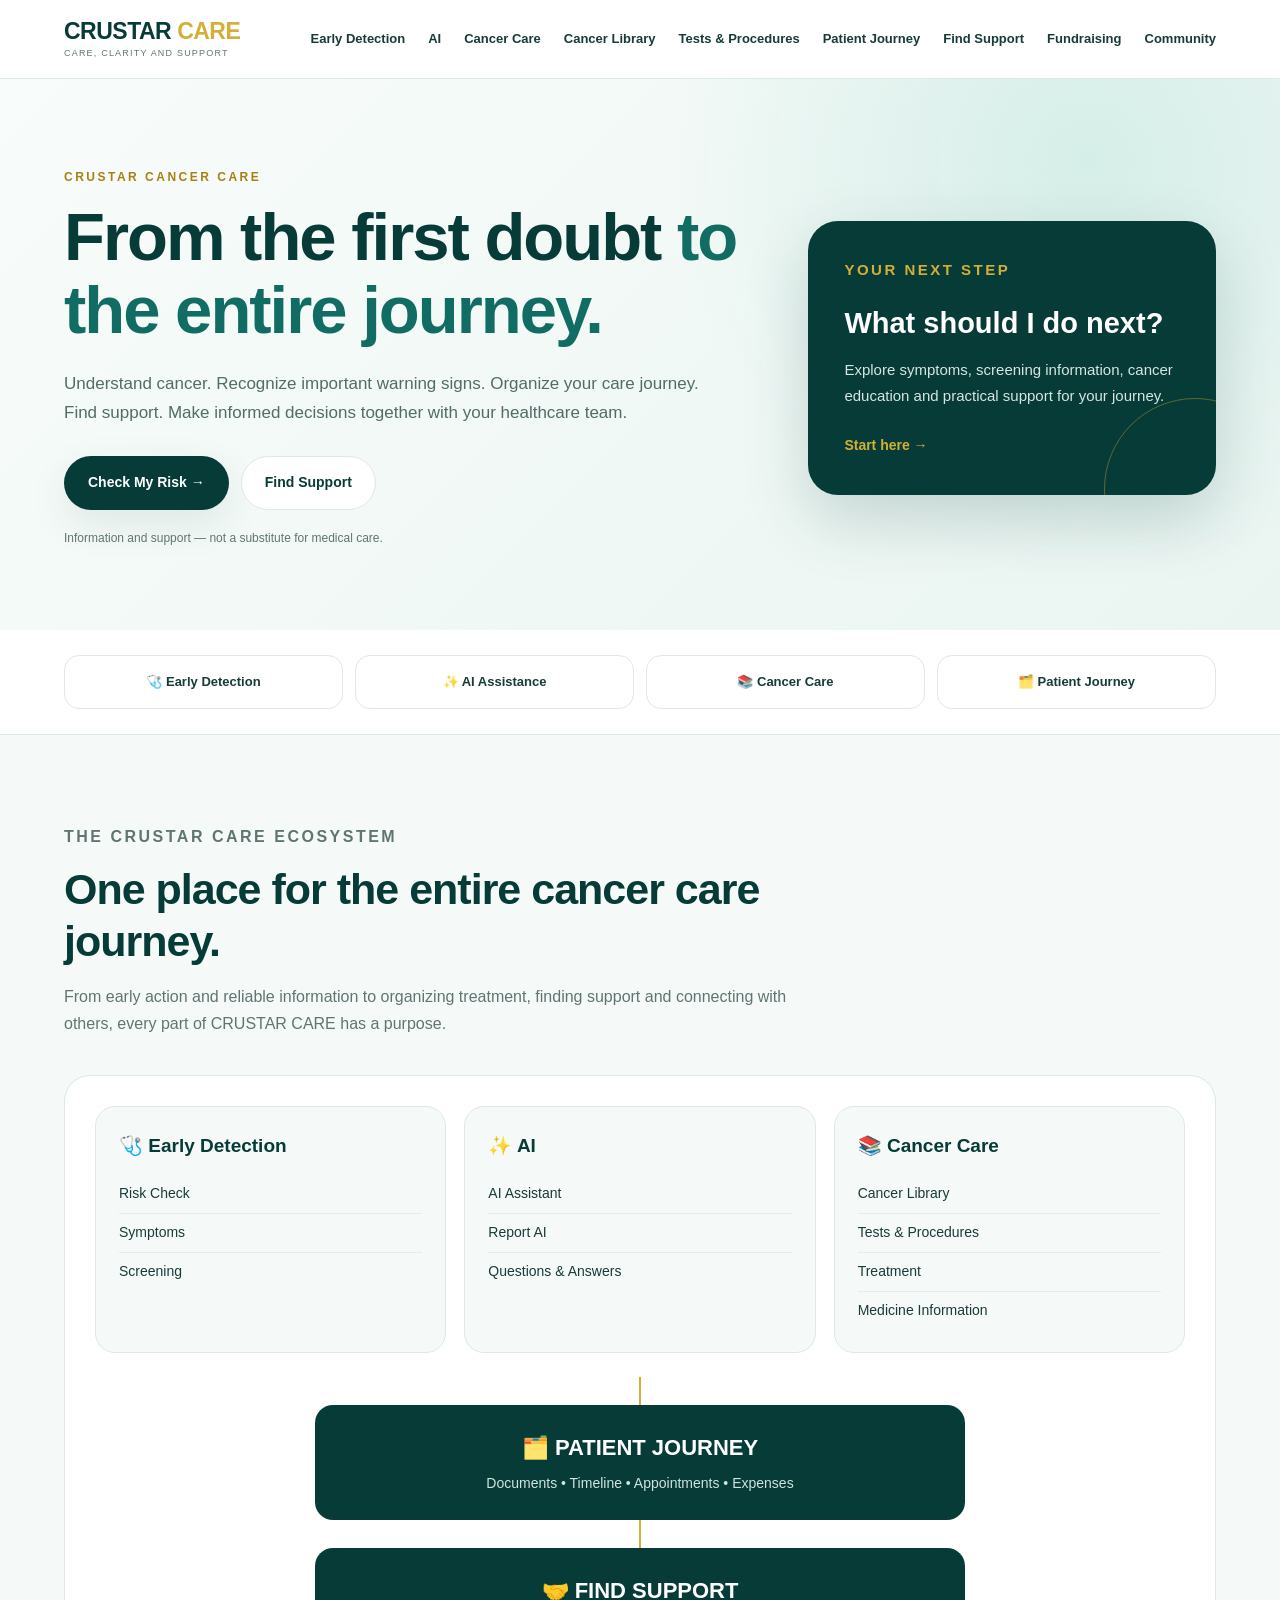
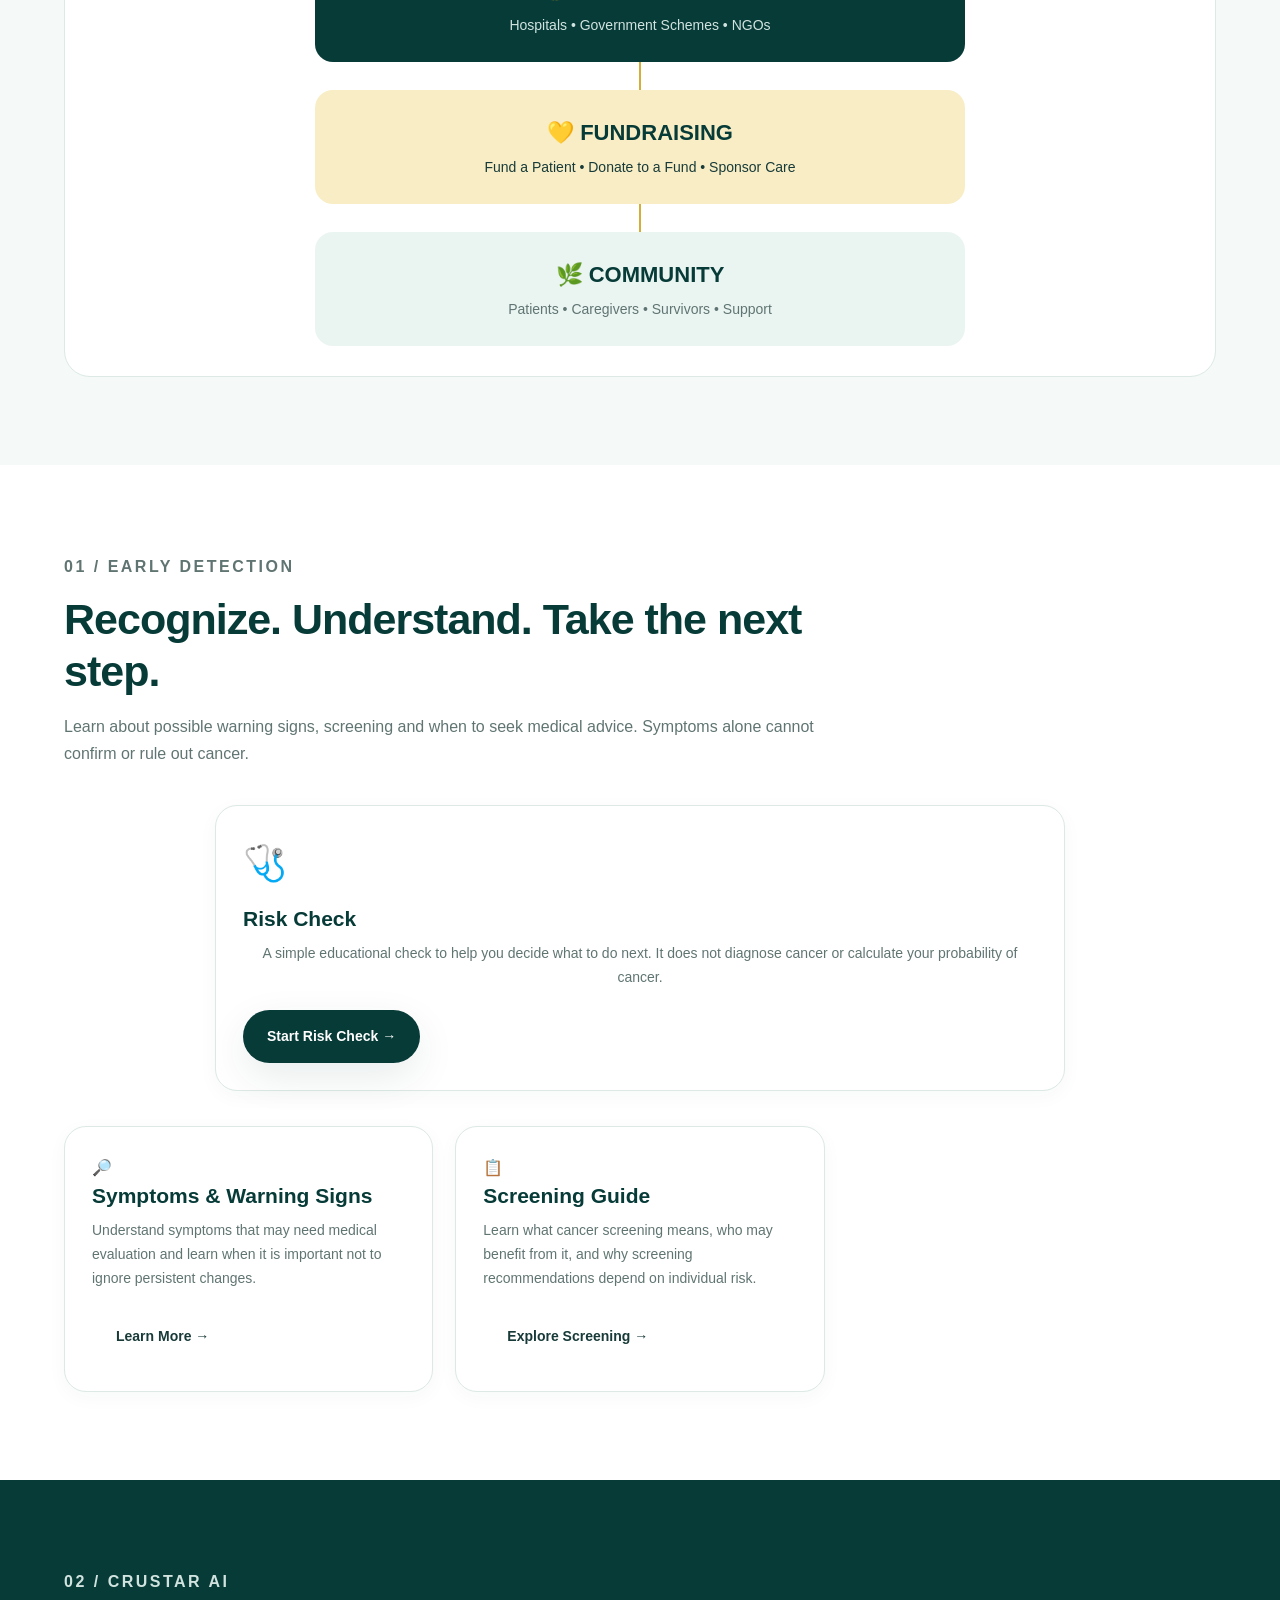
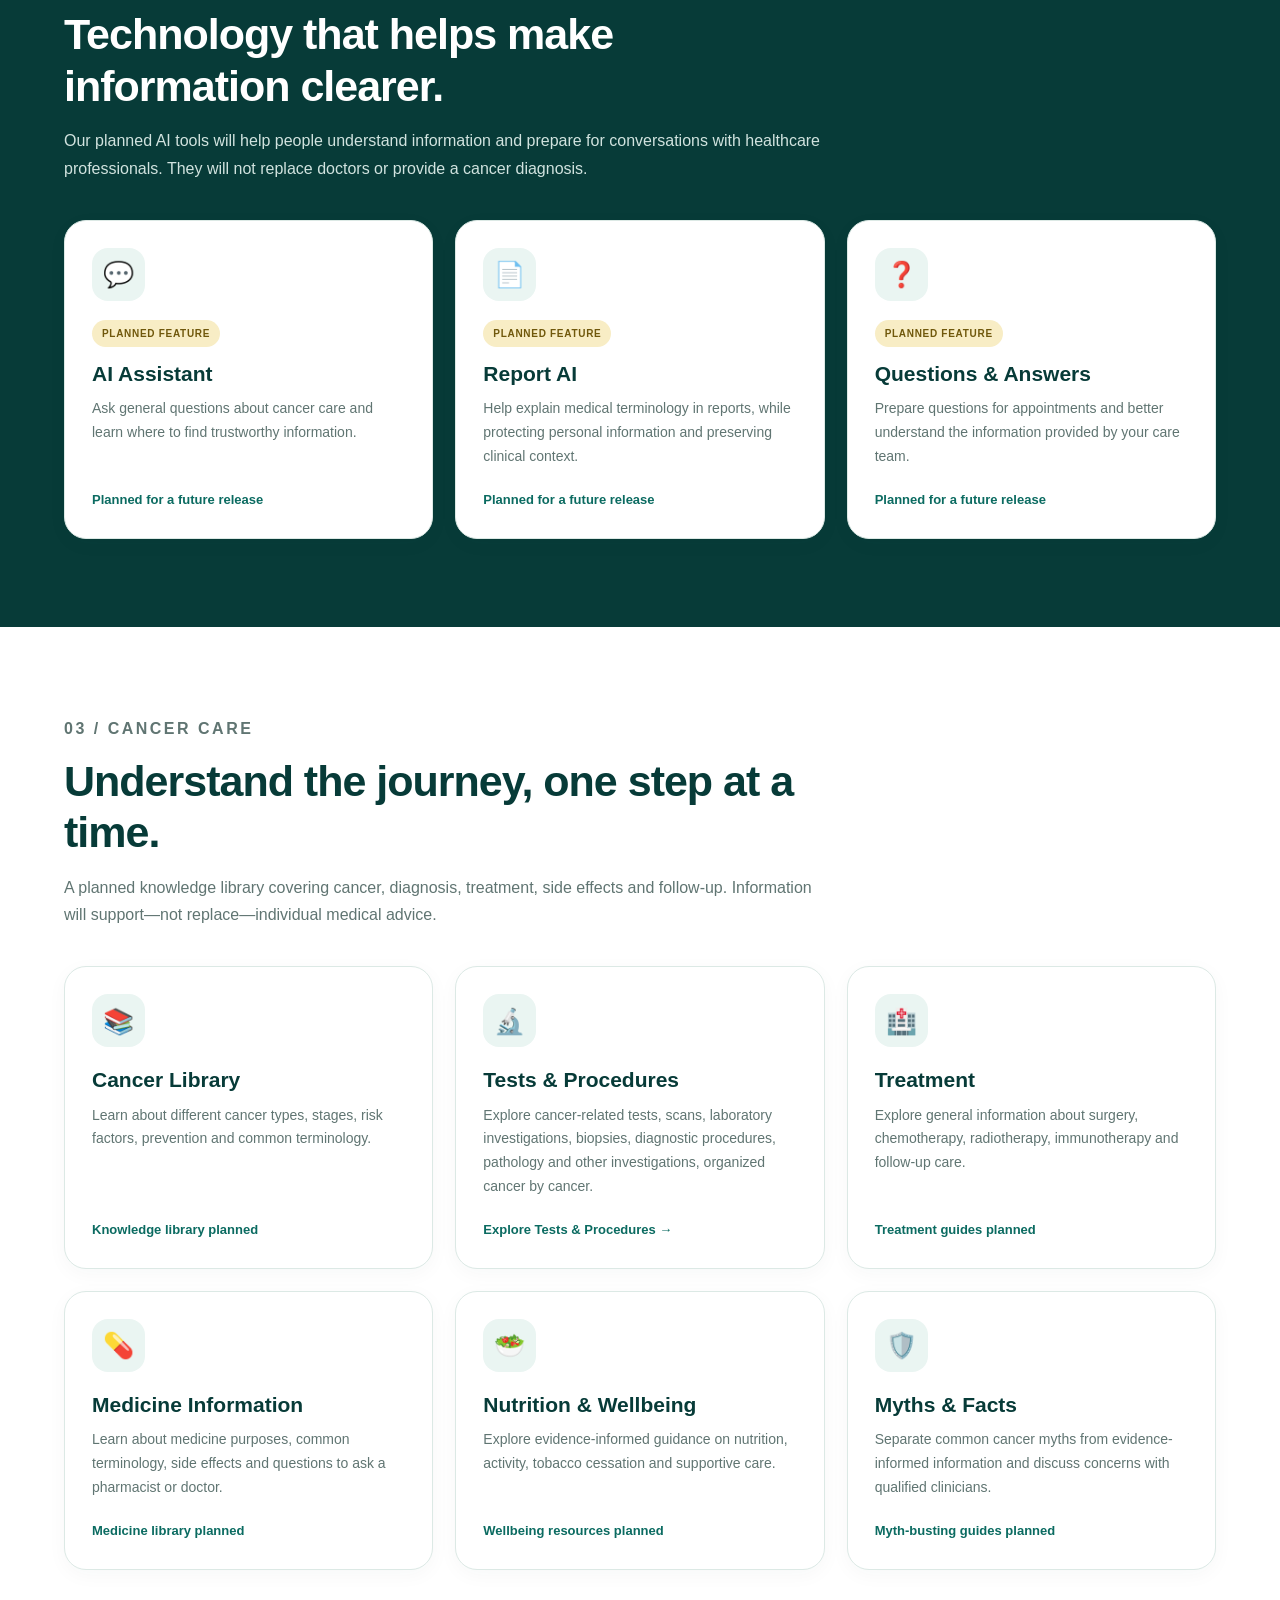
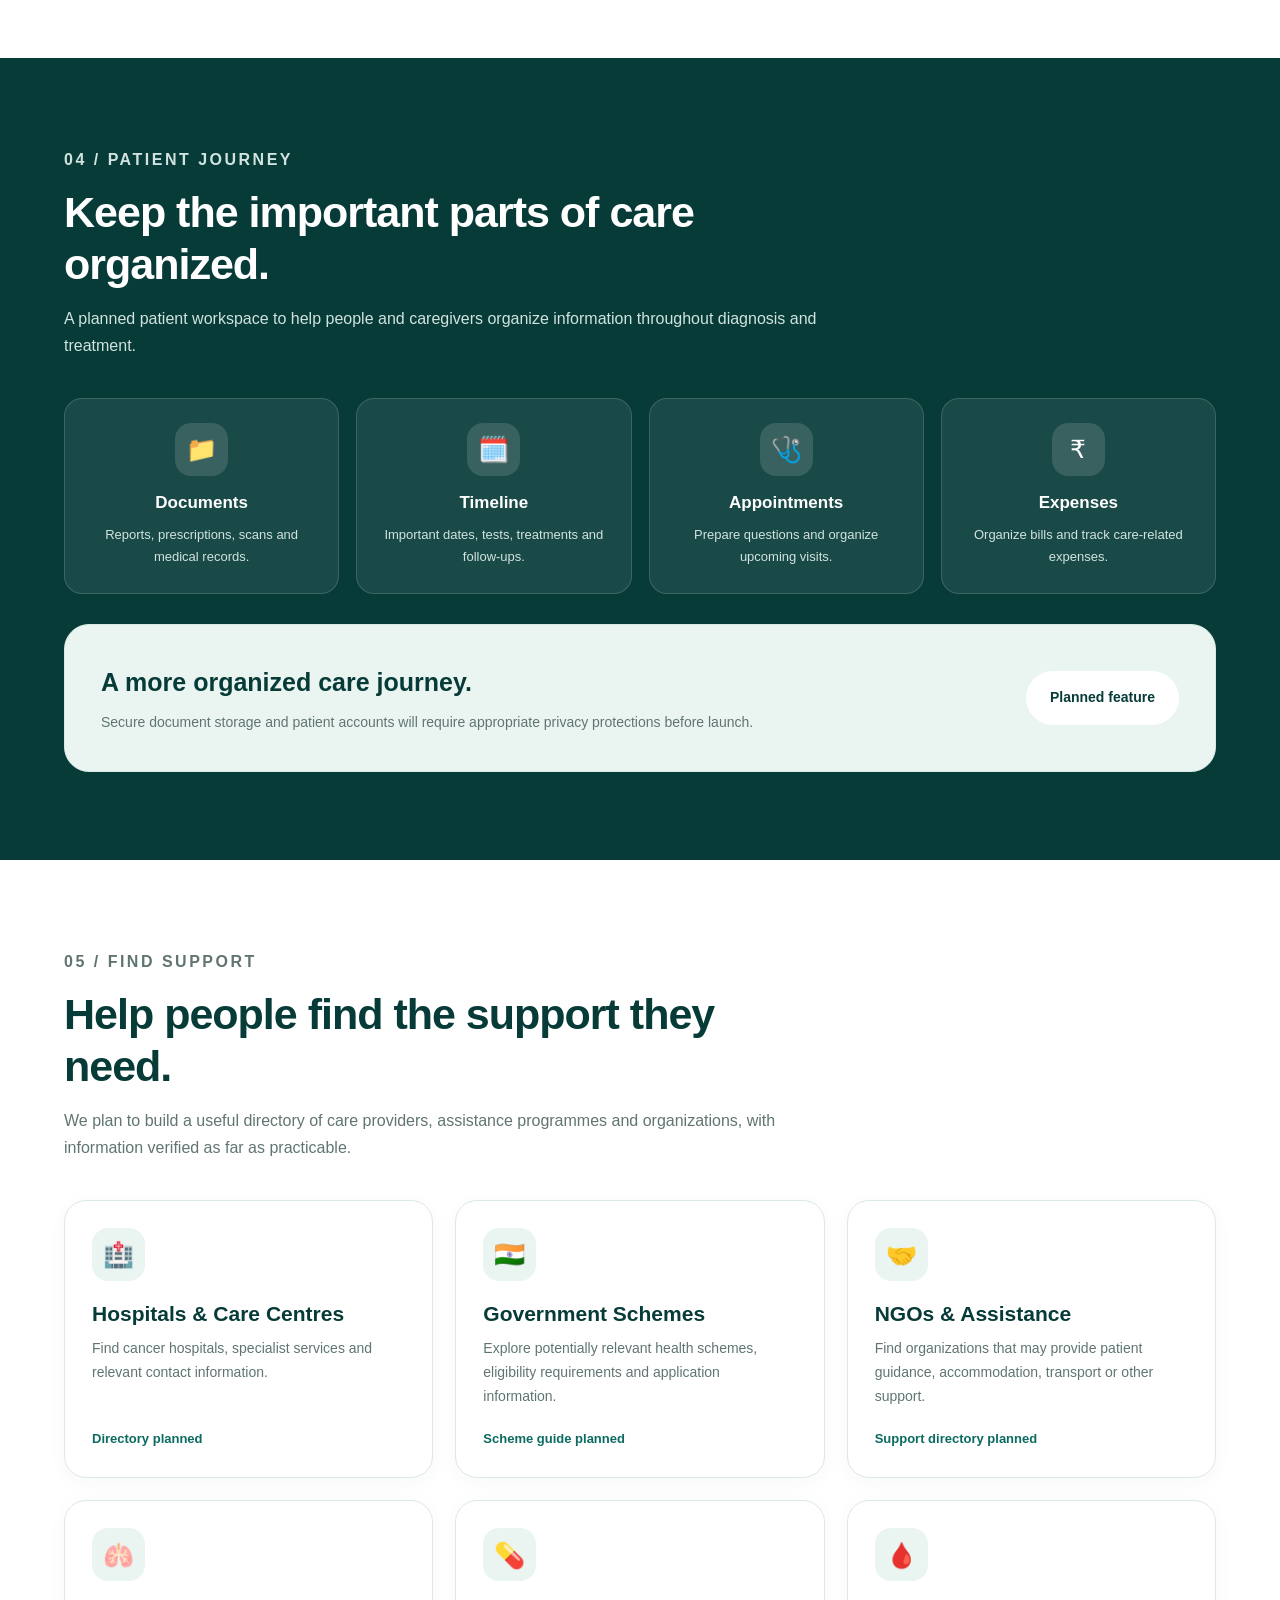
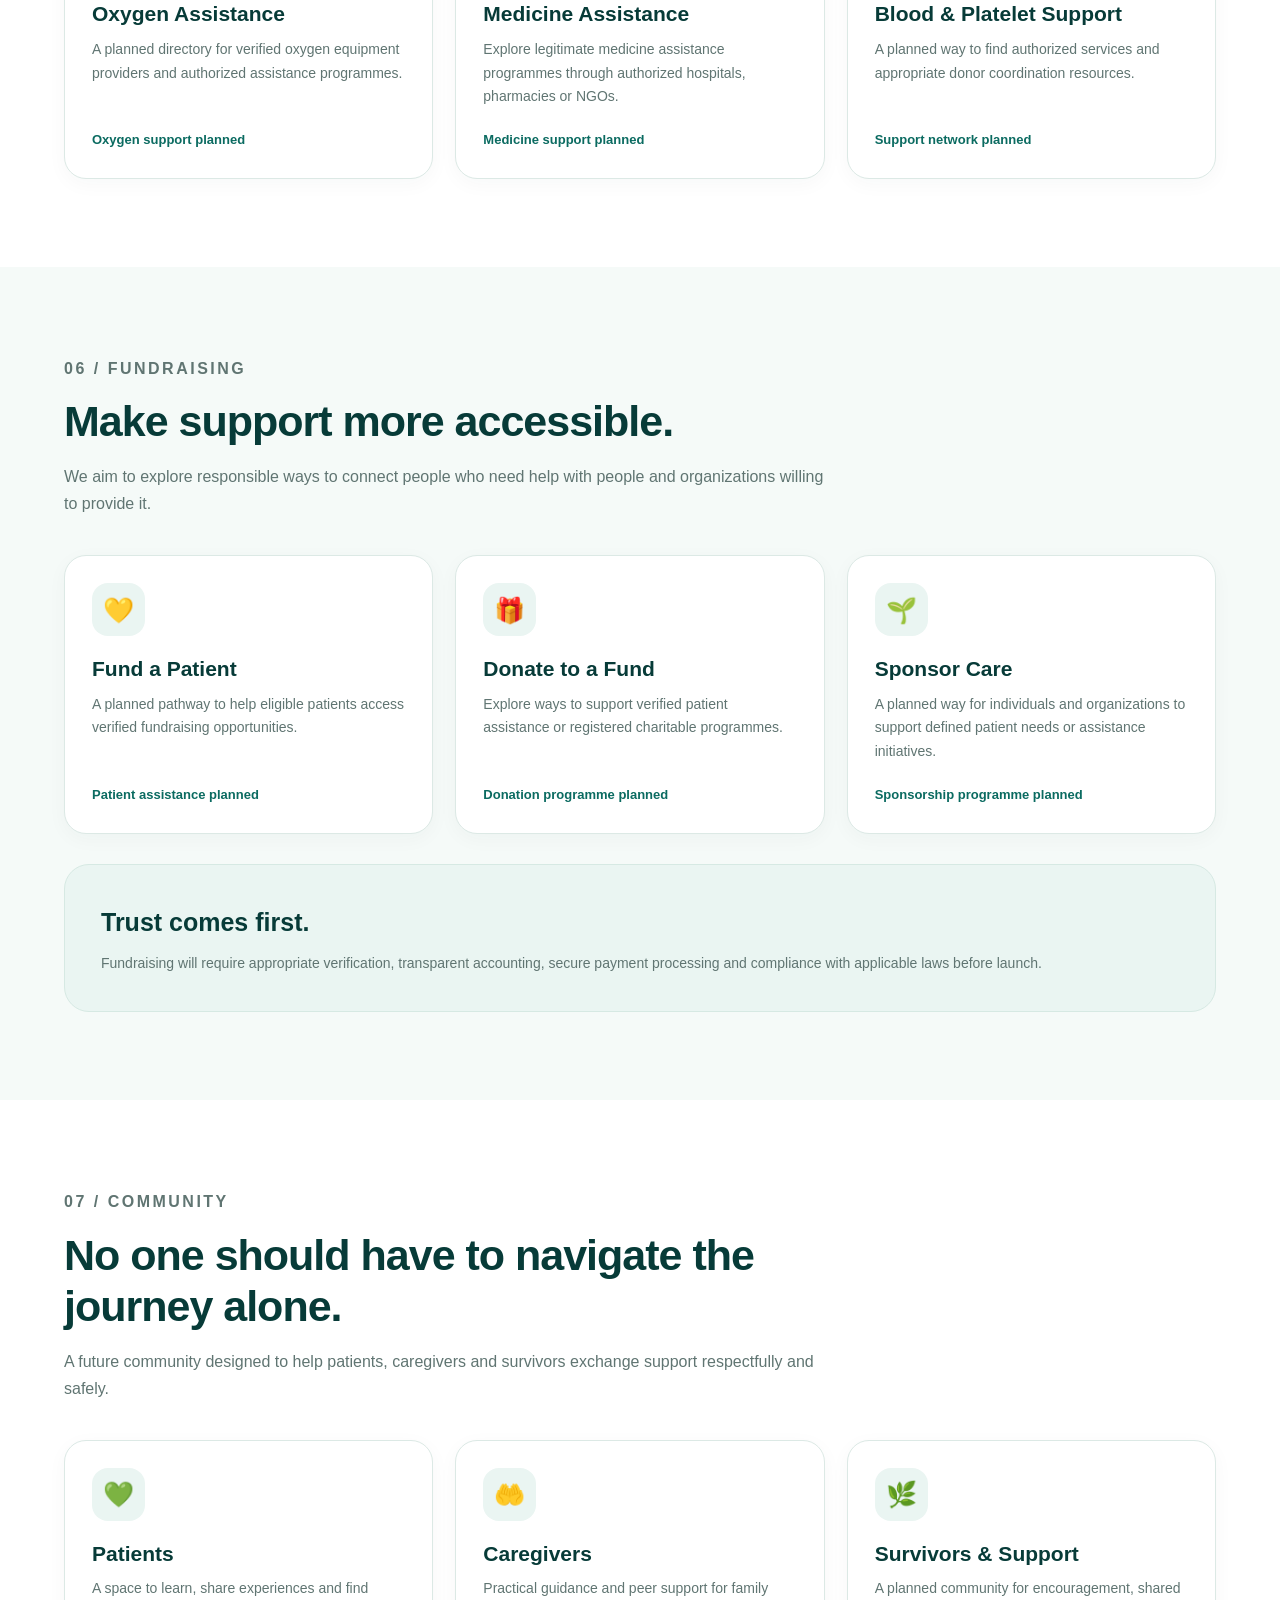
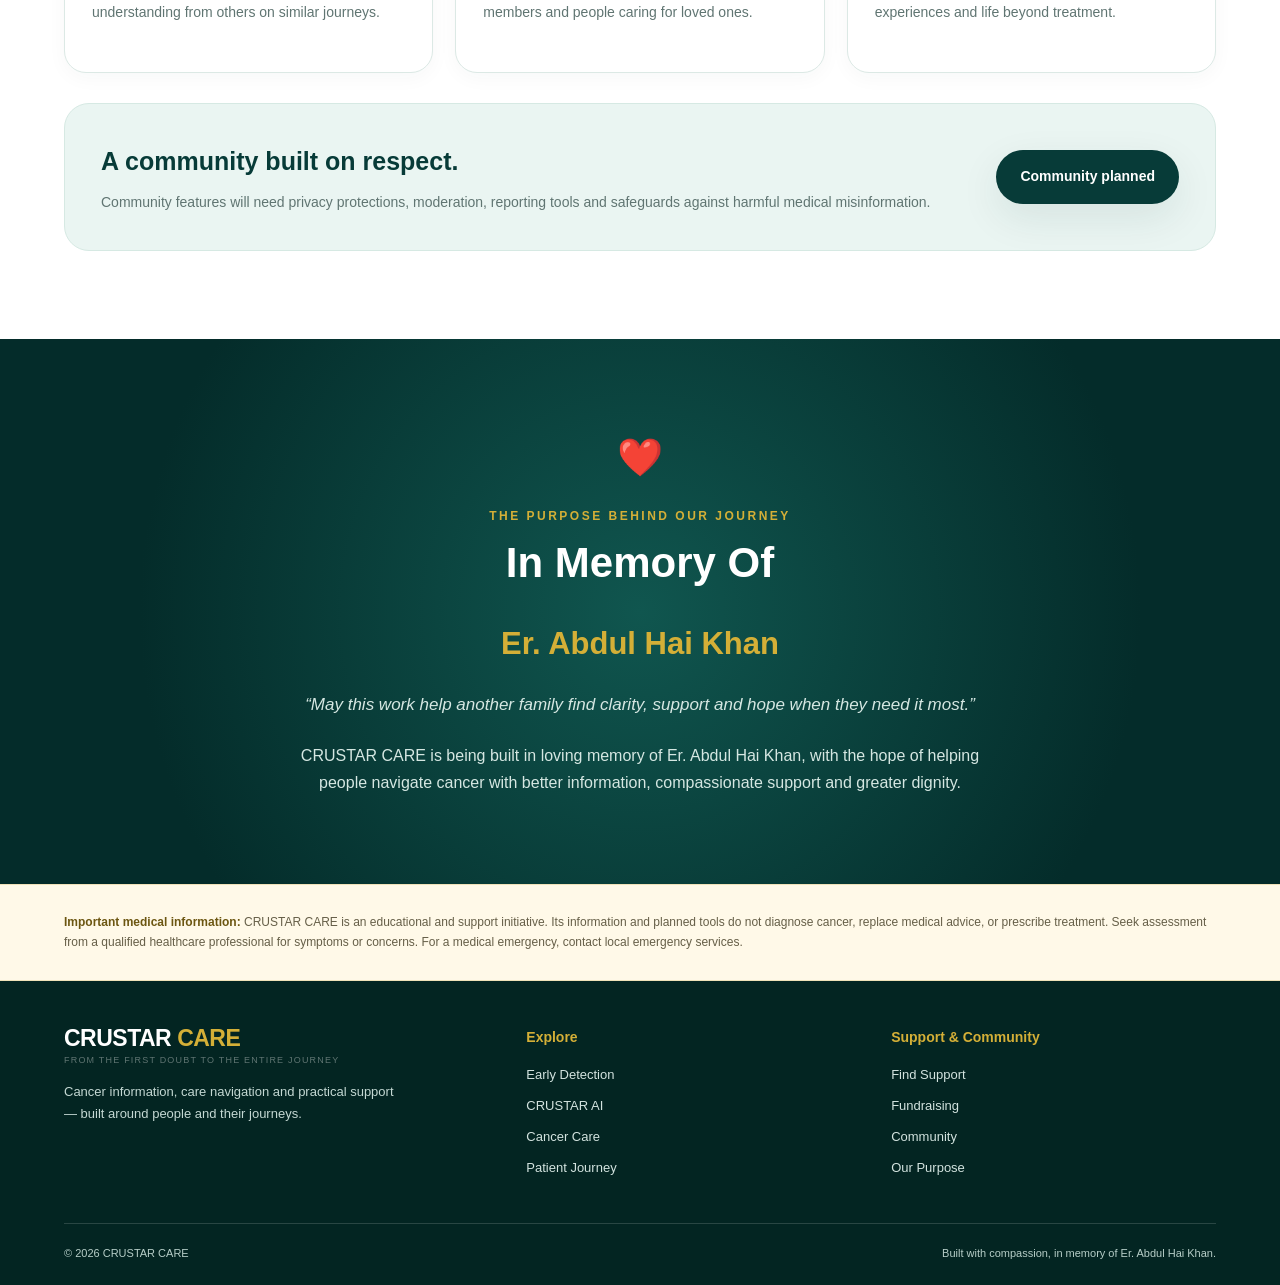
==== commit 86feddb9: "Update index.html" ====
--- a/index.html
+++ b/index.html
@@ -904,7 +904,8 @@
             <a href="#early-detection">Early Detection</a>
             <a href="#ai">AI</a>
             <a href="#cancer-care">Cancer Care</a>
-            <a href="cancer-library.html">Cancer Library</a>
+<a href="cancer-library.html">Cancer Library</a>
+<a href="tests-procedures.html">Tests & Procedures</a>
             <a href="#patient-journey">Patient Journey</a>
             <a href="#find-support">Find Support</a>
             <a href="#fundraising">Fundraising</a>
@@ -1433,7 +1434,7 @@
 
         <div class="card-grid">
 
-            <article class="feature-card">
+<a href="cancer-library.html" class="feature-card" id="cancer-library">
                 <div class="card-icon">📚</div>
                 <h3>Cancer Library</h3>
                 <p>
@@ -1441,17 +1442,25 @@
                     prevention and common terminology.
                 </p>
                 <span class="card-link">Knowledge library planned</span>
-            </article>
-
-            <article class="feature-card">
-                <div class="card-icon">🧪</div>
-                <h3>Tests & Procedures</h3>
-                <p>
-                    Understand the purpose of common tests, biopsies,
-                    scans and diagnostic procedures.
-                </p>
-                <span class="card-link">Educational guides planned</span>
-            </article>
+           </a>
+
+           <a href="tests-procedures.html" class="feature-card" id="tests-procedures">
+
+    <div class="card-icon">🔬</div>
+
+    <h3>Tests & Procedures</h3>
+
+    <p>
+        Explore cancer-related tests, scans, laboratory investigations,
+        biopsies, diagnostic procedures, pathology and other investigations,
+        organized cancer by cancer.
+    </p>
+
+    <span class="card-link">
+        Explore Tests & Procedures →
+    </span>
+
+</a>
 
             <article class="feature-card">
                 <div class="card-icon">🏥</div>
